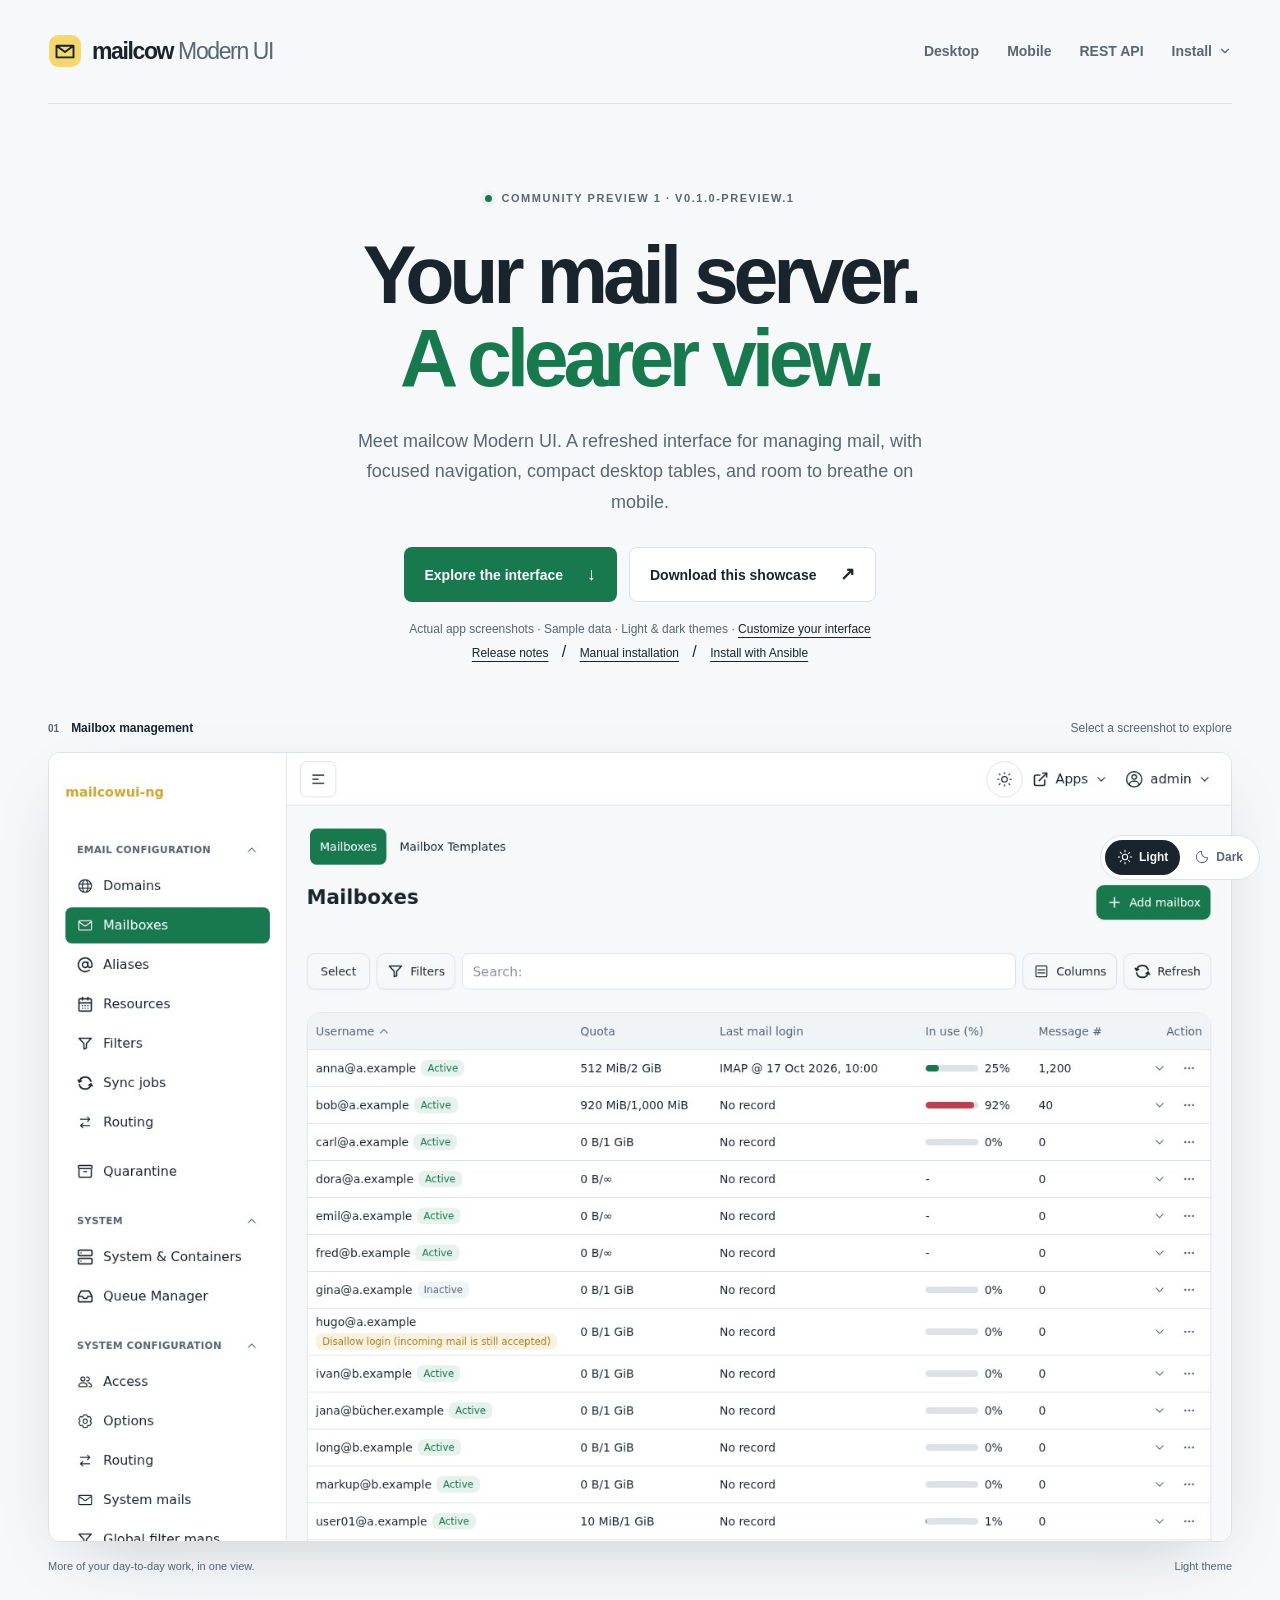
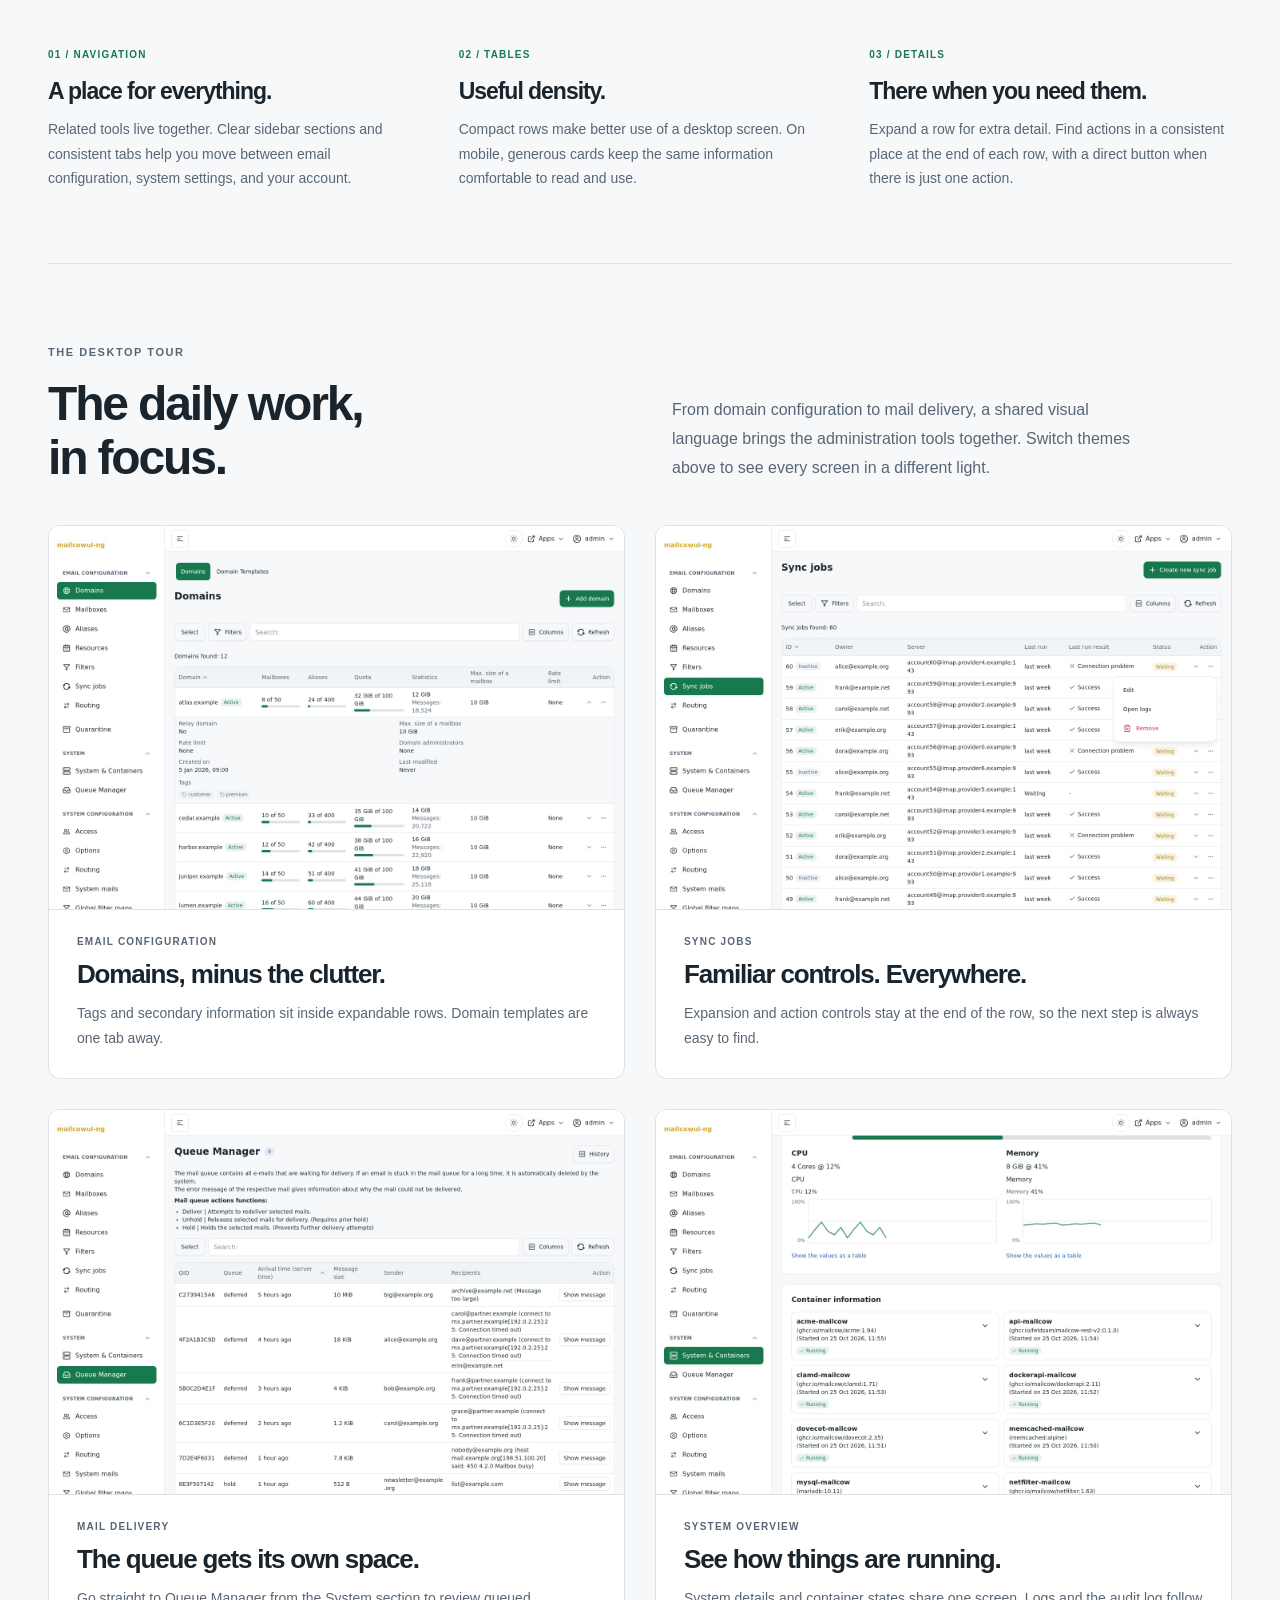
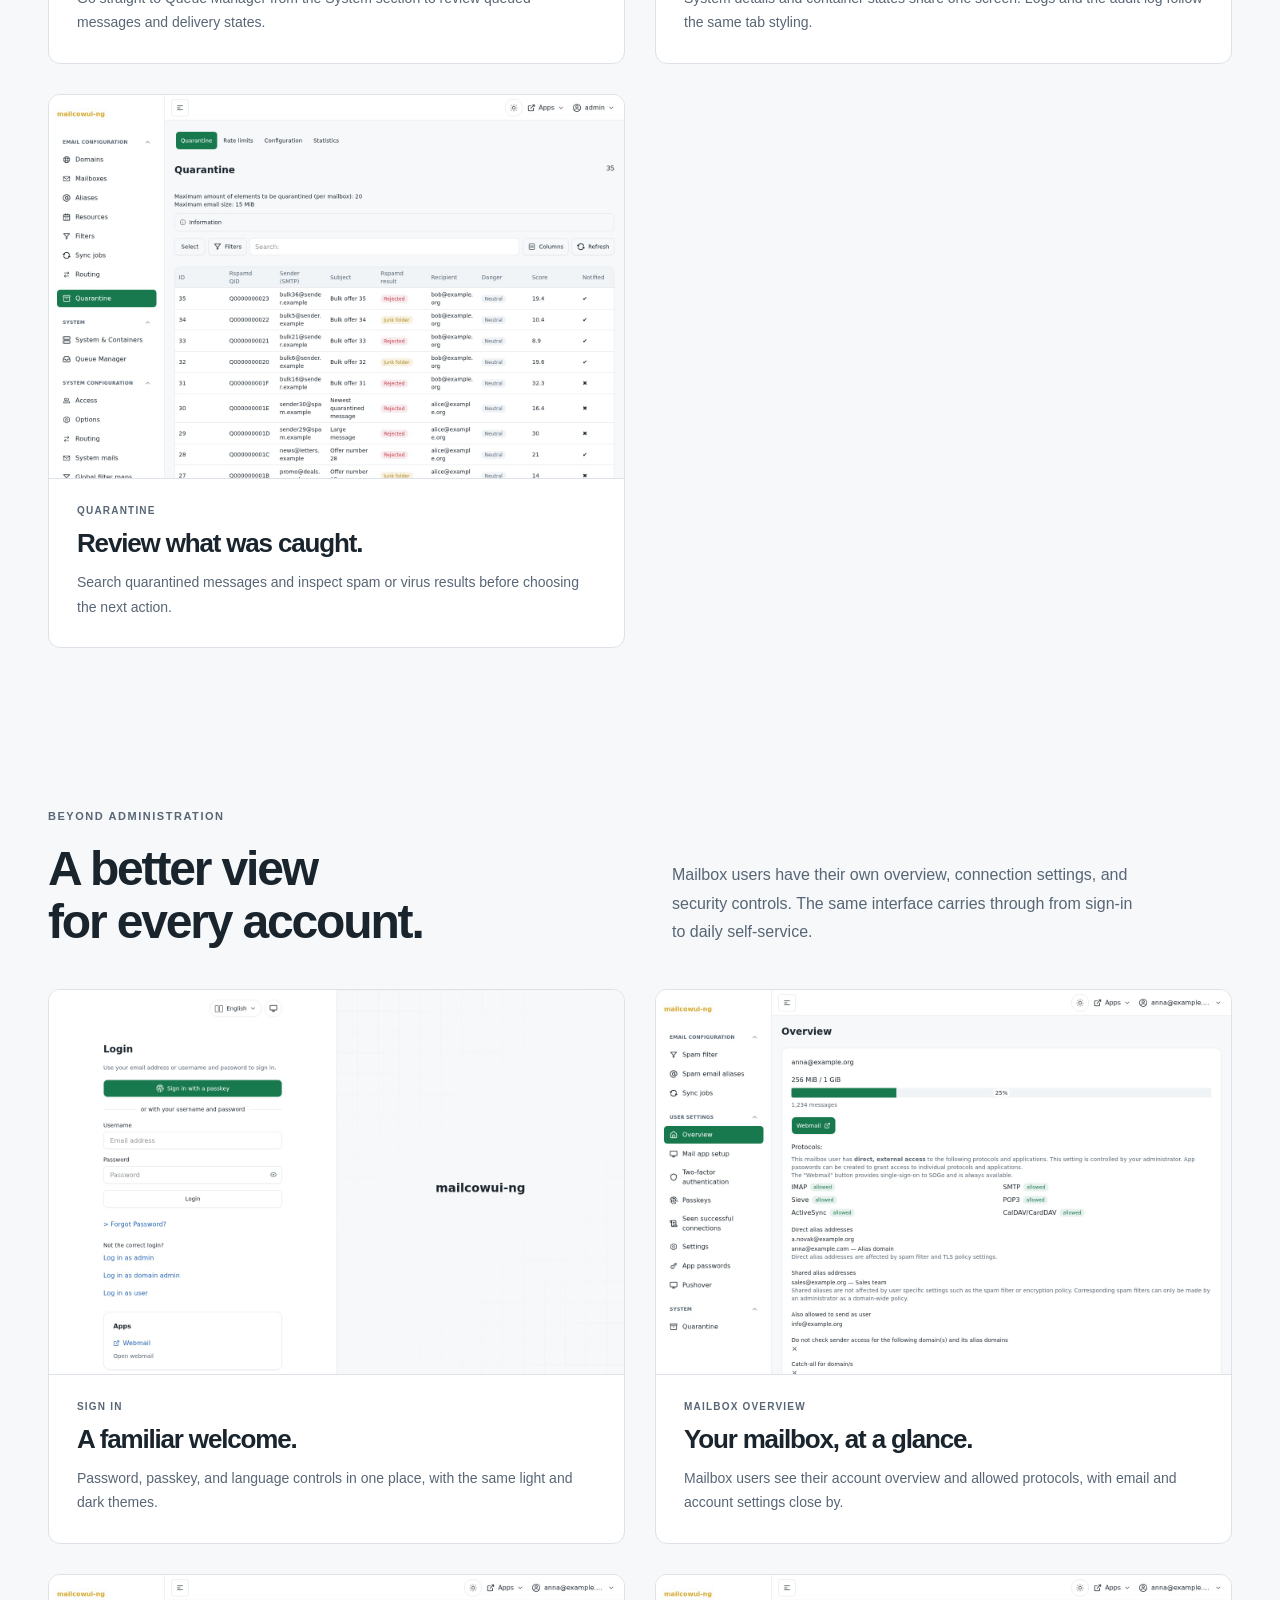
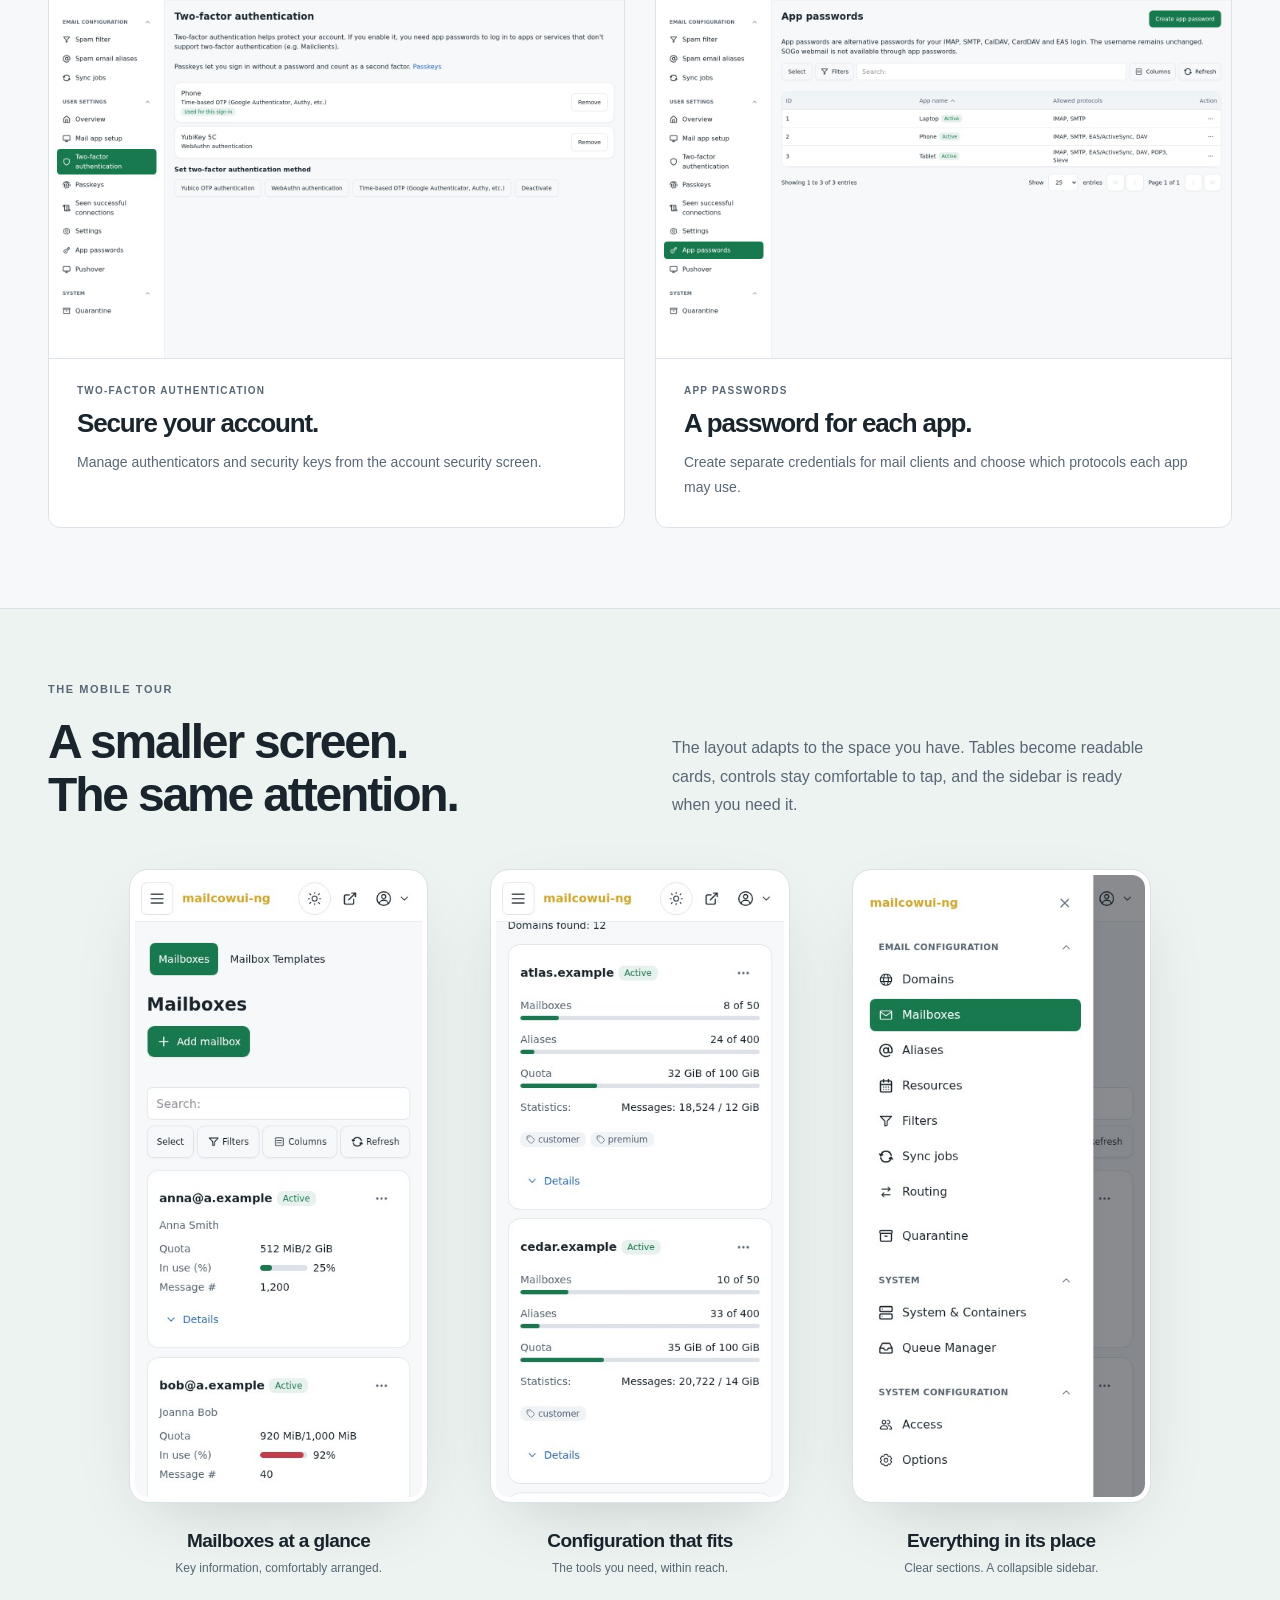
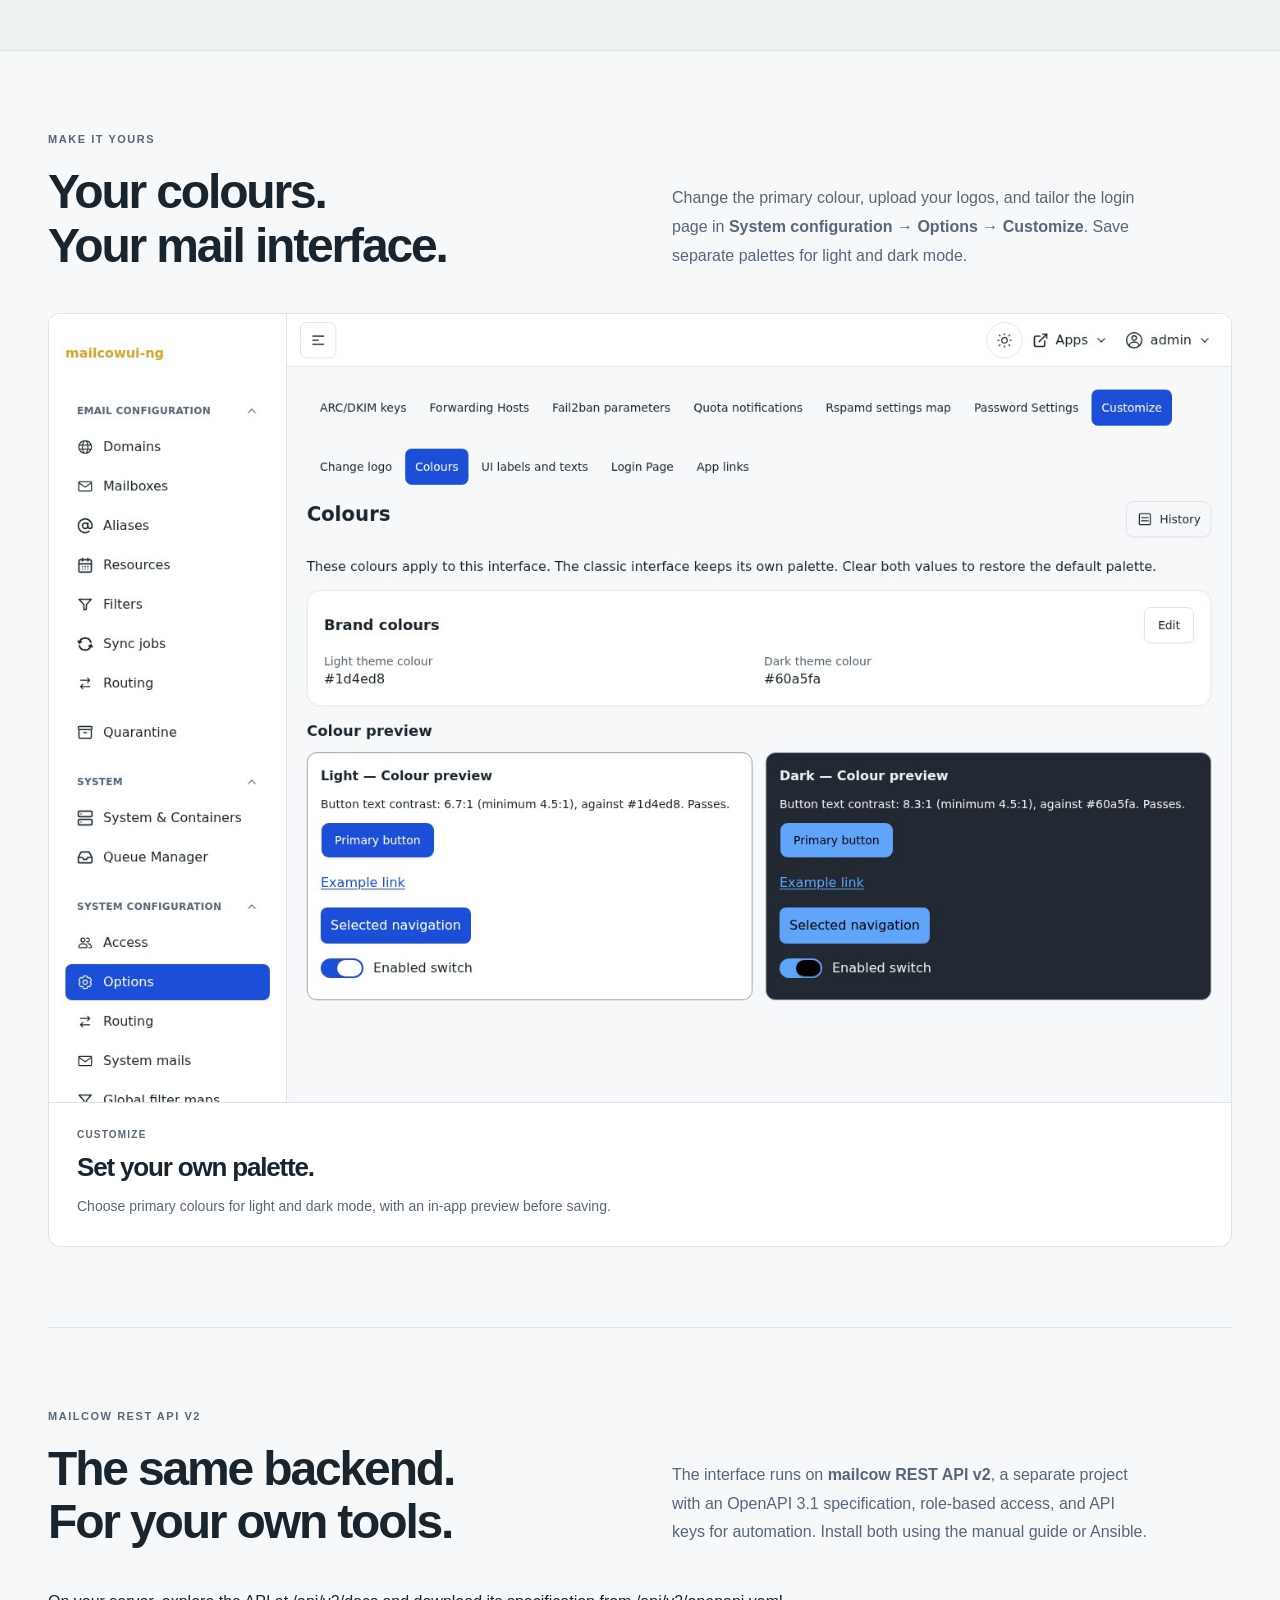
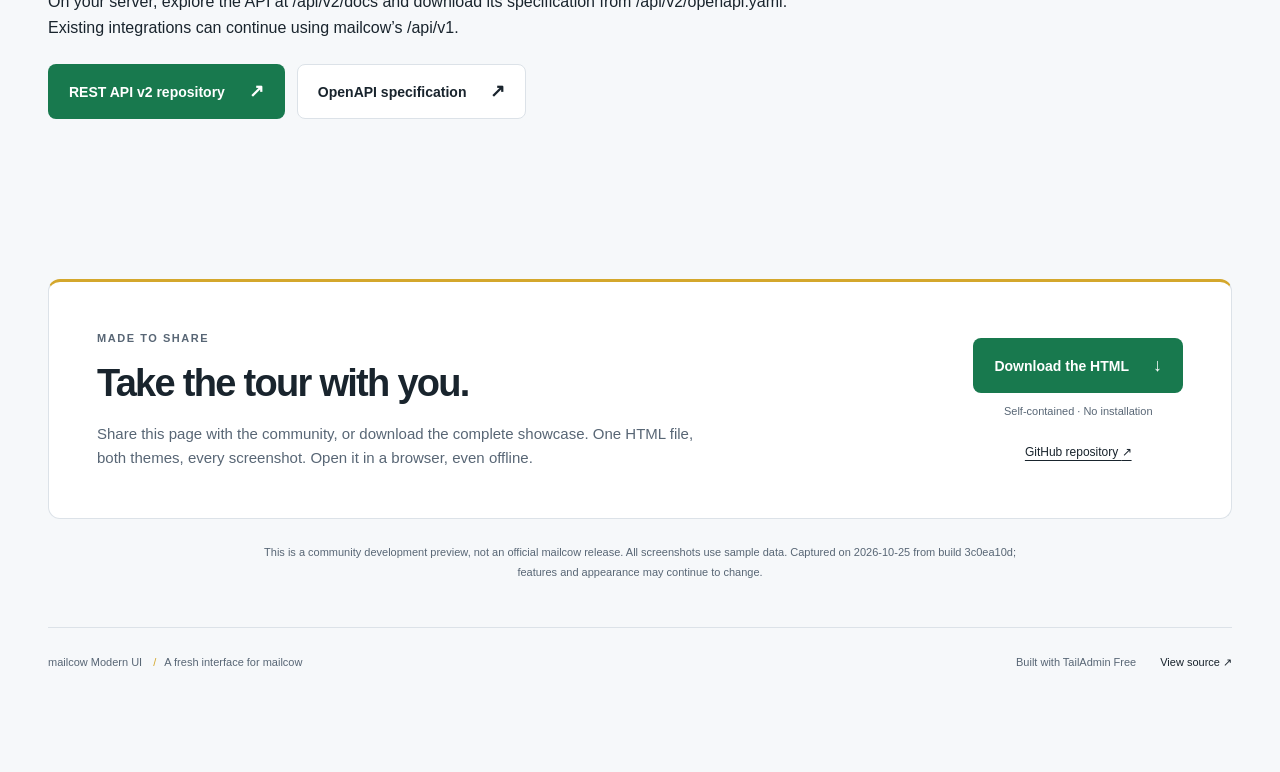
==== docs/index.html @ 76d72dd1 "Prepare Community Preview 1 with fixed images and release publishing" ====
<!doctype html>
<html lang="en" data-theme="light">
<head>
  <meta charset="UTF-8" />
  <meta name="viewport" content="width=device-width, initial-scale=1" />
  <meta name="color-scheme" content="light dark" />
  <title>mailcow Modern UI — A clearer view of your mail server</title>
  <meta name="description" content="Explore the mailcow Modern UI community preview: a refreshed mail administration interface, with light and dark themes and layouts for desktop and mobile." />
  <meta property="og:title" content="mailcow Modern UI — A clearer view of your mail server" />
  <meta property="og:description" content="A visual tour of the refreshed interface. Compact desktop tables, comfortable mobile layouts, and a consistent light and dark palette." />
  <meta property="og:type" content="website" />
  <link rel="canonical" href="https://feldsam-inc.github.io/mailcow-modern-ui/" />
  <meta property="og:url" content="https://feldsam-inc.github.io/mailcow-modern-ui/" />
  <meta property="og:image" content="https://feldsam-inc.github.io/mailcow-modern-ui/screenshots/mailboxes-light.jpg" />
  <meta property="og:image:alt" content="The mailcow Modern UI mailbox management screen in light mode, with sample data" />
  <link rel="icon" href="icon.svg" type="image/svg+xml" />
  <link rel="stylesheet" href="showcase.css" />
  <script src="showcase.js" defer></script>
</head>
<body>
  <a class="skip-link" href="#main">Skip to content</a>
  <header class="site-header wrap">
    <a class="wordmark" href="#" aria-label="mailcow Modern UI showcase home">
      <svg class="brand-icon" viewBox="0 0 32 32" aria-hidden="true"><rect x="1" y="1" width="30" height="30" rx="9" /><path d="M8 11h16v11H8zM8 11l8 6 8-6" /></svg>
      <span>mailcow<span class="wordmark-suffix"> Modern UI</span></span>
    </a>
    <nav class="header-nav" aria-label="Showcase sections">
      <a href="#desktop">Desktop</a><a href="#mobile">Mobile</a><a href="#api">REST API</a>
      <details class="install-menu">
        <summary>Install <svg viewBox="0 0 24 24" fill="none" stroke="currentColor" stroke-width="2" stroke-linecap="round" stroke-linejoin="round" aria-hidden="true"><path d="m6 9 6 6 6-6" /></svg></summary>
        <div class="install-options">
          <a href="https://github.com/FELDSAM-INC/mailcow-modern-ui/blob/v0.1.0-preview.1/docs/installation.md"><strong>Manual installation</strong><span>Copy the commands, one step at a time.</span></a>
          <a href="https://github.com/FELDSAM-INC/mailcow-modern-ui/blob/v0.1.0-preview.1/docs/ansible.md"><strong>Install with Ansible</strong><span>Configure your inventory and run the playbook.</span></a>
        </div>
      </details>
    </nav>
    <div class="theme-control" role="group" aria-label="Screenshot and page theme" hidden>
      <button type="button" data-set-theme="light" aria-pressed="true"><svg viewBox="0 0 24 24" aria-hidden="true"><circle cx="12" cy="12" r="4" /><path d="M12 2v2m0 16v2M2 12h2m16 0h2M5 5l1.5 1.5m11 11L19 19M5 19l1.5-1.5m11-11L19 5" /></svg><span>Light</span></button>
      <button type="button" data-set-theme="dark" aria-pressed="false"><svg viewBox="0 0 24 24" aria-hidden="true"><path d="M20.5 13A8.5 8.5 0 0 1 11 3.5 8.5 8.5 0 1 0 20.5 13Z" /></svg><span>Dark</span></button>
    </div>
  </header>
  <main id="main">
    <section class="hero wrap" aria-labelledby="hero-title">
      <div class="eyebrow"><span class="status-dot"></span>Community Preview 1 · v0.1.0-preview.1</div>
      <h1 id="hero-title">Your mail server.<br /><span>A clearer view.</span></h1>
      <p class="hero-description">Meet mailcow Modern UI. A refreshed interface for managing mail, with focused navigation, compact desktop tables, and room to breathe on mobile.</p>
      <div class="hero-actions"><a class="button primary" href="#desktop">Explore the interface <span aria-hidden="true">↓</span></a><a class="button secondary" href="mailcow-modern-ui-showcase.html" download="mailcow-modern-ui-showcase.html" data-download>Download this showcase <span aria-hidden="true">↗</span></a></div>
      <p class="hero-note">Actual app screenshots · Sample data · Light &amp; dark themes · <a class="text-link" href="#customize">Customize your interface</a></p>
      <p><a class="text-link" href="https://github.com/FELDSAM-INC/mailcow-modern-ui/releases/tag/v0.1.0-preview.1">Release notes</a> &nbsp; / &nbsp; <a class="text-link" href="https://github.com/FELDSAM-INC/mailcow-modern-ui/blob/v0.1.0-preview.1/docs/installation.md">Manual installation</a> &nbsp; / &nbsp; <a class="text-link" href="https://github.com/FELDSAM-INC/mailcow-modern-ui/blob/v0.1.0-preview.1/docs/ansible.md">Install with Ansible</a></p>
    </section>
    <section class="hero-preview wrap" aria-label="Mailbox management preview">
      <div class="preview-heading"><span><span class="section-number">01</span>Mailbox management</span><span class="enlarge-hint">Select a screenshot to explore</span></div>
      <button class="screenshot hero-shot" type="button" data-title="Mailbox management" data-description="A compact desktop table keeps mailbox names, addresses, quota use, and row controls together. Secondary details are available on demand." aria-label="Enlarge screenshot: Mailbox management">
    <img src="screenshots/mailboxes-light.jpg" data-theme-image="light" width="1440" height="960" alt="Mailbox management with the sidebar, quota bars, filters, and controls at the end of each row. Light theme." fetchpriority="high" />
<img src="screenshots/mailboxes-dark.jpg" data-theme-image="dark" width="1440" height="960" alt="Mailbox management with the sidebar, quota bars, filters, and controls at the end of each row. Dark theme."  />
    <span class="zoom-badge" aria-hidden="true">↗</span>
  </button>
      <div class="preview-caption"><span>More of your day-to-day work, in one view.</span><span class="theme-caption">Light theme</span></div>
    </section>
    <div class="benefits wrap">
      <article><span class="benefit-number">01 / NAVIGATION</span><h2>A place for everything.</h2><p>Related tools live together. Clear sidebar sections and consistent tabs help you move between email configuration, system settings, and your account.</p></article>
      <article><span class="benefit-number">02 / TABLES</span><h2>Useful density.</h2><p>Compact rows make better use of a desktop screen. On mobile, generous cards keep the same information comfortable to read and use.</p></article>
      <article><span class="benefit-number">03 / DETAILS</span><h2>There when you need them.</h2><p>Expand a row for extra detail. Find actions in a consistent place at the end of each row, with a direct button when there is just one action.</p></article>
    </div>
    <section class="tour-section wrap" id="desktop" aria-labelledby="desktop-title">
      <div class="section-intro"><div><p class="eyebrow">THE DESKTOP TOUR</p><h2 id="desktop-title">The daily work,<br />in focus.</h2></div><p>From domain configuration to mail delivery, a shared visual language brings the administration tools together. Switch themes above to see every screen in a different light.</p></div>
      <div class="desktop-grid"><article class="tour-card"><button class="screenshot " type="button" data-title="Domains, minus the clutter." data-description="Tags and secondary information sit inside expandable rows. Domain templates are one tab away." aria-label="Enlarge screenshot: Domains, minus the clutter.">
    <img src="screenshots/domains-light.jpg" data-theme-image="light" width="1440" height="960" alt="Domain management with an expanded row showing additional details and tags. Light theme." loading="lazy" />
<img src="screenshots/domains-dark.jpg" data-theme-image="dark" width="1440" height="960" alt="Domain management with an expanded row showing additional details and tags. Dark theme." loading="lazy" />
    <span class="zoom-badge" aria-hidden="true">↗</span>
  </button><div class="card-copy"><p class="card-category">EMAIL CONFIGURATION</p><h3>Domains, minus the clutter.</h3><p>Tags and secondary information sit inside expandable rows. Domain templates are one tab away.</p></div></article>
<article class="tour-card"><button class="screenshot " type="button" data-title="Familiar controls. Everywhere." data-description="Expansion and action controls stay at the end of the row, so the next step is always easy to find." aria-label="Enlarge screenshot: Familiar controls. Everywhere.">
    <img src="screenshots/sync-jobs-light.jpg" data-theme-image="light" width="1440" height="960" alt="Sync jobs with a row action menu open, including edit, logs, and delete. Light theme." loading="lazy" />
<img src="screenshots/sync-jobs-dark.jpg" data-theme-image="dark" width="1440" height="960" alt="Sync jobs with a row action menu open, including edit, logs, and delete. Dark theme." loading="lazy" />
    <span class="zoom-badge" aria-hidden="true">↗</span>
  </button><div class="card-copy"><p class="card-category">SYNC JOBS</p><h3>Familiar controls. Everywhere.</h3><p>Expansion and action controls stay at the end of the row, so the next step is always easy to find.</p></div></article>
<article class="tour-card"><button class="screenshot " type="button" data-title="The queue gets its own space." data-description="Go straight to Queue Manager from the System section to review queued messages and delivery states." aria-label="Enlarge screenshot: The queue gets its own space.">
    <img src="screenshots/queue-light.jpg" data-theme-image="light" width="1440" height="960" alt="Queue Manager showing sample queued mail and delivery status. Light theme." loading="lazy" />
<img src="screenshots/queue-dark.jpg" data-theme-image="dark" width="1440" height="960" alt="Queue Manager showing sample queued mail and delivery status. Dark theme." loading="lazy" />
    <span class="zoom-badge" aria-hidden="true">↗</span>
  </button><div class="card-copy"><p class="card-category">MAIL DELIVERY</p><h3>The queue gets its own space.</h3><p>Go straight to Queue Manager from the System section to review queued messages and delivery states.</p></div></article>
<article class="tour-card"><button class="screenshot " type="button" data-title="See how things are running." data-description="System details and container states share one screen. Logs and the audit log follow the same tab styling." aria-label="Enlarge screenshot: See how things are running.">
    <img src="screenshots/system-light.jpg" data-theme-image="light" width="1440" height="960" alt="System monitoring with CPU and memory charts and container status cards. Light theme." loading="lazy" />
<img src="screenshots/system-dark.jpg" data-theme-image="dark" width="1440" height="960" alt="System monitoring with CPU and memory charts and container status cards. Dark theme." loading="lazy" />
    <span class="zoom-badge" aria-hidden="true">↗</span>
  </button><div class="card-copy"><p class="card-category">SYSTEM OVERVIEW</p><h3>See how things are running.</h3><p>System details and container states share one screen. Logs and the audit log follow the same tab styling.</p></div></article><article class="tour-card"><button class="screenshot" type="button" data-title="Review what was caught." data-description="Search quarantined messages and inspect spam or virus results before choosing the next action." aria-label="Enlarge screenshot: Review what was caught."><img src="screenshots/quarantine-light.jpg" data-theme-image="light" width="1440" height="960" alt="Quarantine with sample message subjects, scores, and status. Light theme." loading="lazy" /><img src="screenshots/quarantine-dark.jpg" data-theme-image="dark" width="1440" height="960" alt="Quarantine with sample message subjects, scores, and status. Dark theme." loading="lazy" /><span class="zoom-badge" aria-hidden="true">↗</span></button><div class="card-copy"><p class="card-category">QUARANTINE</p><h3>Review what was caught.</h3><p>Search quarantined messages and inspect spam or virus results before choosing the next action.</p></div></article></div>
    </section>
    <section class="tour-section wrap" id="account-preview" aria-labelledby="account-preview-title"><div class="section-intro"><div><p class="eyebrow">BEYOND ADMINISTRATION</p><h2 id="account-preview-title">A better view<br />for every account.</h2></div><p>Mailbox users have their own overview, connection settings, and security controls. The same interface carries through from sign-in to daily self-service.</p></div><div class="desktop-grid"><article class="tour-card"><button class="screenshot" type="button" data-title="A familiar welcome." data-description="Password, passkey, and language controls in one place, with the same light and dark themes." aria-label="Enlarge screenshot: A familiar welcome."><img src="screenshots/sign-in-light.jpg" data-theme-image="light" width="1440" height="960" alt="The sign-in page with password and passkey options. Light theme." loading="lazy" /><img src="screenshots/sign-in-dark.jpg" data-theme-image="dark" width="1440" height="960" alt="The sign-in page with password and passkey options. Dark theme." loading="lazy" /><span class="zoom-badge" aria-hidden="true">↗</span></button><div class="card-copy"><p class="card-category">SIGN IN</p><h3>A familiar welcome.</h3><p>Password, passkey, and language controls in one place, with the same light and dark themes.</p></div></article><article class="tour-card"><button class="screenshot" type="button" data-title="Your mailbox, at a glance." data-description="Mailbox users see their account overview and allowed protocols, with email and account settings close by." aria-label="Enlarge screenshot: Your mailbox, at a glance."><img src="screenshots/account-overview-light.jpg" data-theme-image="light" width="1440" height="960" alt="Mailbox account overview with quota and protocol information. Light theme." loading="lazy" /><img src="screenshots/account-overview-dark.jpg" data-theme-image="dark" width="1440" height="960" alt="Mailbox account overview with quota and protocol information. Dark theme." loading="lazy" /><span class="zoom-badge" aria-hidden="true">↗</span></button><div class="card-copy"><p class="card-category">MAILBOX OVERVIEW</p><h3>Your mailbox, at a glance.</h3><p>Mailbox users see their account overview and allowed protocols, with email and account settings close by.</p></div></article><article class="tour-card"><button class="screenshot" type="button" data-title="Secure your account." data-description="Manage authenticators and security keys from the account security screen." aria-label="Enlarge screenshot: Secure your account."><img src="screenshots/account-security-light.jpg" data-theme-image="light" width="1440" height="960" alt="The account two-factor authentication page with sample methods. Light theme." loading="lazy" /><img src="screenshots/account-security-dark.jpg" data-theme-image="dark" width="1440" height="960" alt="The account two-factor authentication page with sample methods. Dark theme." loading="lazy" /><span class="zoom-badge" aria-hidden="true">↗</span></button><div class="card-copy"><p class="card-category">TWO-FACTOR AUTHENTICATION</p><h3>Secure your account.</h3><p>Manage authenticators and security keys from the account security screen.</p></div></article><article class="tour-card"><button class="screenshot" type="button" data-title="A password for each app." data-description="Create separate credentials for mail clients and choose which protocols each app may use." aria-label="Enlarge screenshot: A password for each app."><img src="screenshots/app-passwords-light.jpg" data-theme-image="light" width="1440" height="960" alt="App passwords for sample mail clients and their allowed protocols. Light theme." loading="lazy" /><img src="screenshots/app-passwords-dark.jpg" data-theme-image="dark" width="1440" height="960" alt="App passwords for sample mail clients and their allowed protocols. Dark theme." loading="lazy" /><span class="zoom-badge" aria-hidden="true">↗</span></button><div class="card-copy"><p class="card-category">APP PASSWORDS</p><h3>A password for each app.</h3><p>Create separate credentials for mail clients and choose which protocols each app may use.</p></div></article></div></section>
    <section class="mobile-section" id="mobile" aria-labelledby="mobile-title">
      <div class="wrap"><div class="section-intro"><div><p class="eyebrow">THE MOBILE TOUR</p><h2 id="mobile-title">A smaller screen.<br />The same attention.</h2></div><p>The layout adapts to the space you have. Tables become readable cards, controls stay comfortable to tap, and the sidebar is ready when you need it.</p></div>
      <div class="mobile-grid"><article class="mobile-card"><button class="screenshot mobile-shot" type="button" data-title="Mailboxes at a glance" data-description="Key information, comfortably arranged." aria-label="Enlarge screenshot: Mailboxes at a glance">
    <img src="screenshots/mobile-mailboxes-light.jpg" data-theme-image="light" width="390" height="844" alt="Mobile mailbox cards with addresses, quota usage, and actions. Light theme." loading="lazy" />
<img src="screenshots/mobile-mailboxes-dark.jpg" data-theme-image="dark" width="390" height="844" alt="Mobile mailbox cards with addresses, quota usage, and actions. Dark theme." loading="lazy" />
    <span class="zoom-badge" aria-hidden="true">↗</span>
  </button><h3>Mailboxes at a glance</h3><p>Key information, comfortably arranged.</p></article>
<article class="mobile-card"><button class="screenshot mobile-shot" type="button" data-title="Configuration that fits" data-description="The tools you need, within reach." aria-label="Enlarge screenshot: Configuration that fits">
    <img src="screenshots/mobile-domains-light.jpg" data-theme-image="light" width="390" height="844" alt="Domain management cards adapted to a mobile screen. Light theme." loading="lazy" />
<img src="screenshots/mobile-domains-dark.jpg" data-theme-image="dark" width="390" height="844" alt="Domain management cards adapted to a mobile screen. Dark theme." loading="lazy" />
    <span class="zoom-badge" aria-hidden="true">↗</span>
  </button><h3>Configuration that fits</h3><p>The tools you need, within reach.</p></article>
<article class="mobile-card"><button class="screenshot mobile-shot" type="button" data-title="Everything in its place" data-description="Clear sections. A collapsible sidebar." aria-label="Enlarge screenshot: Everything in its place">
    <img src="screenshots/mobile-menu-light.jpg" data-theme-image="light" width="390" height="844" alt="The mobile sidebar open, showing grouped navigation sections. Light theme." loading="lazy" />
<img src="screenshots/mobile-menu-dark.jpg" data-theme-image="dark" width="390" height="844" alt="The mobile sidebar open, showing grouped navigation sections. Dark theme." loading="lazy" />
    <span class="zoom-badge" aria-hidden="true">↗</span>
  </button><h3>Everything in its place</h3><p>Clear sections. A collapsible sidebar.</p></article></div></div>
    </section>
    <section class="tour-section wrap" id="customize" aria-labelledby="customize-title">
      <div class="section-intro"><div><p class="eyebrow">MAKE IT YOURS</p><h2 id="customize-title">Your colours.<br />Your mail interface.</h2></div><p>Change the primary colour, upload your logos, and tailor the login page in <strong>System configuration → Options → Customize</strong>. Save separate palettes for light and dark mode.</p></div>
      <article class="tour-card"><button class="screenshot" type="button" data-title="Set your own palette." data-description="Choose primary colours for light and dark mode, with an in-app preview before saving." aria-label="Enlarge screenshot: Set your own palette."><img src="screenshots/customize-light.jpg" data-theme-image="light" width="1440" height="960" alt="The Customize Colours screen with a saved blue primary colour. Light theme." loading="lazy" /><img src="screenshots/customize-dark.jpg" data-theme-image="dark" width="1440" height="960" alt="The Customize Colours screen with a saved blue primary colour. Dark theme." loading="lazy" /><span class="zoom-badge" aria-hidden="true">↗</span></button><div class="card-copy"><p class="card-category">CUSTOMIZE</p><h3>Set your own palette.</h3><p>Choose primary colours for light and dark mode, with an in-app preview before saving.</p></div></article>

    </section>
    <section class="tour-section wrap api-section" id="api" aria-labelledby="api-title">
      <div class="section-intro"><div><p class="eyebrow">MAILCOW REST API V2</p><h2 id="api-title">The same backend.<br />For your own tools.</h2></div><p>The interface runs on <strong>mailcow REST API v2</strong>, a separate project with an OpenAPI 3.1 specification, role-based access, and API keys for automation. Install both using the manual guide or Ansible.</p></div>
      <div class="api-details"><p>On your server, explore the API at <code>/api/v2/docs</code> and download its specification from <code>/api/v2/openapi.yaml</code>. Existing integrations can continue using mailcow’s <code>/api/v1</code>.</p><div class="hero-actions"><a class="button primary" href="https://github.com/FELDSAM-INC/mailcow-rest-v2">REST API v2 repository <span aria-hidden="true">↗</span></a><a class="button secondary" href="https://github.com/FELDSAM-INC/mailcow-rest-v2/blob/main/api/openapi.yaml">OpenAPI specification <span aria-hidden="true">↗</span></a></div></div>
    </section>
    <section class="share-section wrap" id="share" aria-labelledby="share-title">
      <div class="share-panel"><div><p class="eyebrow">MADE TO SHARE</p><h2 id="share-title">Take the tour with you.</h2><p>Share this page with the community, or download the complete showcase. One HTML file, both themes, every screenshot. Open it in a browser, even offline.</p></div><div class="share-actions"><a class="button primary" href="mailcow-modern-ui-showcase.html" download="mailcow-modern-ui-showcase.html" data-download>Download the HTML <span aria-hidden="true">↓</span></a><span class="download-note">Self-contained · No installation</span><a class="text-link" href="https://github.com/FELDSAM-INC/mailcow-modern-ui">GitHub repository <span aria-hidden="true">↗</span></a></div></div>
      <p class="preview-disclaimer">This is a community development preview, not an official mailcow release. All screenshots use sample data. Captured on 2026-10-25 from build <code>3c0ea10d</code>; features and appearance may continue to change.</p>
    </section>
  </main>
  <footer class="site-footer wrap"><span>mailcow Modern UI <span class="footer-divider">/</span>A fresh interface for mailcow</span><div><span>Built with TailAdmin Free</span><a href="https://github.com/FELDSAM-INC/mailcow-modern-ui">View source <span aria-hidden="true">↗</span></a></div></footer>
  <dialog id="image-viewer" aria-labelledby="viewer-title" aria-describedby="viewer-description">
    <div class="viewer-toolbar"><div><p class="eyebrow">INTERFACE PREVIEW</p><h2 id="viewer-title"></h2></div><button id="close-viewer" type="button" aria-label="Close screenshot viewer">✕</button></div>
    <div class="viewer-image-wrap"><img id="viewer-image" alt="" /></div>
    <p id="viewer-description"></p><p class="viewer-hint">Select the image to switch between fit and full size. Press Escape to close.</p>
  </dialog>
</body>
</html>
---- docs/showcase.css ----
/* Shared by the public tour and the downloadable HTML. */
:root {
  color-scheme: light;
  --background: #f6f8fa;
  --surface: #ffffff;
  --border: #dce2e8;
  --text: #19242d;
  --muted: #586675;
  --green: #18794e;
  --on-green: #ffffff;
  --brand: #d4a72c;
  --hover: #f0f4f7;
  --tint: #edf3f0;
  --shadow: 0 24px 70px -30px #19242d40;
}
[data-theme='dark'] {
  color-scheme: dark;
  --background: #14181d;
  --surface: #222932;
  --border: #384450;
  --text: #eef2f5;
  --muted: #aab5c1;
  --green: #53c58a;
  --on-green: #14181d;
  --brand: #f5d76e;
  --hover: #2b3540;
  --tint: #1b2825;
  --shadow: 0 24px 70px -30px #00000080;
}
* {
  box-sizing: border-box;
}
html {
  scroll-behavior: smooth;
  scroll-padding-top: 32px;
}
body {
  margin: 0;
  background: var(--background);
  color: var(--text);
  font-family: -apple-system, BlinkMacSystemFont, 'Segoe UI', sans-serif;
  line-height: 1.6;
  -webkit-font-smoothing: antialiased;
}
body.viewer-open {
  overflow: hidden;
}
button,
a {
  -webkit-tap-highlight-color: transparent;
}
button {
  font: inherit;
  cursor: pointer;
}
button,
a,
img {
  touch-action: manipulation;
}
a {
  color: inherit;
  text-underline-offset: 4px;
}
button:focus-visible,
a:focus-visible,
.viewer-image-wrap:focus-visible {
  outline: 3px solid var(--green);
  outline-offset: 5px;
}
[hidden] {
  display: none !important;
}
[data-theme='light'] [data-theme-image='dark'],
[data-theme='dark'] [data-theme-image='light'] {
  display: none;
}
::selection {
  background: #d4a72c50;
}
h1,
h2,
h3,
p {
  margin: 0;
}
h1,
h2,
h3 {
  line-height: 1.12;
  letter-spacing: -0.045em;
}
.wrap {
  width: min(1240px, calc(100% - 96px));
  margin-inline: auto;
}
.skip-link {
  position: fixed;
  z-index: 20;
  top: 8px;
  left: 8px;
  transform: translateY(-150%);
  background: var(--surface);
  padding: 8px 16px;
}
.skip-link:focus {
  transform: none;
}
.site-header {
  min-height: 104px;
  display: flex;
  align-items: center;
  gap: 36px;
  border-bottom: 1px solid var(--border);
}
.wordmark {
  display: inline-flex;
  align-items: center;
  gap: 10px;
  text-decoration: none;
  font-size: 23px;
  font-weight: 750;
  letter-spacing: -0.06em;
  white-space: nowrap;
}
.wordmark-suffix {
  color: var(--muted);
  font-weight: 450;
}
.brand-icon {
  width: 34px;
  height: 34px;
}
.brand-icon rect {
  fill: #f5d76e;
}
.brand-icon path {
  fill: none;
  stroke: #19242d;
  stroke-width: 1.8;
  stroke-linejoin: round;
}
.header-nav {
  display: flex;
  gap: 28px;
  margin-left: auto;
  font-size: 14px;
  font-weight: 550;
}
.header-nav a {
  text-decoration: none;
  color: var(--muted);
}
.header-nav a:hover,
.text-link:hover {
  color: var(--green);
}
.install-menu { position: relative; }
.install-menu summary { display: flex; align-items: center; gap: 6px; cursor: pointer; list-style: none; color: var(--muted); }
.install-menu summary svg { display: block; width: 1em; height: 1em; flex: none; }
.install-menu summary::-webkit-details-marker { display: none; }
.install-menu summary:hover, .install-menu[open] summary { color: var(--green); }
.install-menu summary:focus-visible { outline: 3px solid var(--green); outline-offset: 5px; }
.install-options { position: absolute; z-index: 10; right: 0; top: calc(100% + 16px); width: min(280px, 85vw); padding: 6px; border: 1px solid var(--border); border-radius: 14px; background: var(--surface); box-shadow: var(--shadow); }
.install-options a { display: grid; gap: 4px; padding: 14px; border-radius: 9px; }
.install-options a:hover { background: var(--hover); }
.install-options strong { color: var(--text); font-size: 14px; }
.install-options span { font-size: 12px; line-height: 1.5; }
.api-section { border-top: 1px solid var(--border); }
.api-details { max-width: 760px; }
.api-details code { overflow-wrap: anywhere; }
.api-details .hero-actions { justify-content: flex-start; margin-top: 24px; }
.theme-control {
  position: fixed;
  right: 20px;
  bottom: max(20px, env(safe-area-inset-bottom));
  z-index: 30;
  box-shadow: var(--shadow);
  display: flex;
  padding: 4px;
  border: 1px solid var(--border);
  background: var(--surface);
  border-radius: 100px;
  gap: 2px;
}
.theme-control button {
  display: flex;
  gap: 6px;
  align-items: center;
  border: 0;
  border-radius: 100px;
  padding: 8px 12px;
  font-size: 12px;
  font-weight: 600;
  background: transparent;
  color: var(--muted);
}
.theme-control button[aria-pressed='true'] {
  background: var(--text);
  color: var(--background);
}
.theme-control svg {
  width: 16px;
  height: 16px;
  fill: none;
  stroke: currentColor;
  stroke-width: 1.6;
  stroke-linecap: round;
  stroke-linejoin: round;
}
.hero {
  padding: 86px 0 54px;
  text-align: center;
}
.eyebrow {
  display: flex;
  align-items: center;
  gap: 9px;
  color: var(--muted);
  font-size: 11px;
  font-weight: 700;
  letter-spacing: 0.14em;
  text-transform: uppercase;
}
.hero .eyebrow {
  justify-content: center;
}
.status-dot {
  width: 7px;
  height: 7px;
  background: var(--green);
  border-radius: 50%;
  box-shadow: 0 0 0 4px var(--tint);
}
h1 {
  margin-top: 26px;
  font-size: clamp(52px, 6.3vw, 86px);
  font-weight: 650;
  line-height: 1.03;
  letter-spacing: -0.065em;
}
h1 span {
  color: var(--green);
}
.hero-description {
  max-width: 600px;
  margin: 26px auto 0;
  color: var(--muted);
  font-size: 18px;
  line-height: 1.7;
}
.hero-actions {
  margin-top: 30px;
  display: flex;
  justify-content: center;
  flex-wrap: wrap;
  gap: 12px;
}
.button {
  display: inline-flex;
  align-items: center;
  justify-content: center;
  gap: 24px;
  min-height: 48px;
  padding: 12px 20px;
  border: 1px solid transparent;
  border-radius: 8px;
  text-decoration: none;
  font-size: 14px;
  font-weight: 600;
}
.button.primary {
  background: var(--green);
  color: var(--on-green);
}
.button.secondary {
  background: var(--surface);
  border-color: var(--border);
  color: var(--text);
}
.button:hover {
  filter: brightness(0.95);
}
.button span {
  font-size: 18px;
}
.hero-note {
  margin-top: 18px;
  font-size: 12px;
  color: var(--muted);
}
.preview-heading,
.preview-caption {
  display: flex;
  align-items: center;
  justify-content: space-between;
  gap: 16px;
  font-size: 12px;
  color: var(--muted);
}
.preview-heading {
  margin-bottom: 14px;
}
.preview-heading > span:first-child {
  color: var(--text);
  font-weight: 600;
}
.section-number {
  color: var(--muted);
  margin-right: 12px;
  font-size: 10px;
}
.screenshot {
  position: relative;
  display: block;
  width: 100%;
  padding: 0;
  border: 0;
  background: var(--surface);
  overflow: hidden;
  text-align: left;
  cursor: zoom-in;
}
.screenshot img {
  display: block;
  width: 100%;
  height: auto;
}
.hero-shot {
  border: 1px solid var(--border);
  border-radius: 12px;
  box-shadow: var(--shadow);
}
.zoom-badge {
  position: absolute;
  bottom: 14px;
  right: 14px;
  width: 32px;
  height: 32px;
  display: grid;
  place-items: center;
  background: var(--surface);
  border: 1px solid var(--border);
  color: var(--text);
  border-radius: 7px;
  box-shadow: 0 2px 8px #00000010;
  font-size: 18px;
  opacity: 0;
  transition: opacity 0.15s;
}
.screenshot:hover .zoom-badge,
.screenshot:focus-visible .zoom-badge {
  opacity: 1;
}
.preview-caption {
  margin-top: 16px;
  font-size: 11px;
}
.theme-caption {
  white-space: nowrap;
}
.benefits {
  padding: 64px 0 72px;
  display: grid;
  grid-template-columns: repeat(3, minmax(0, 1fr));
  gap: 48px;
  border-bottom: 1px solid var(--border);
}
.benefit-number {
  color: var(--green);
  font-size: 10px;
  letter-spacing: 0.12em;
  font-weight: 650;
}
.benefits h2 {
  font-size: 23px;
  margin: 14px 0 12px;
}
.benefits p,
.card-copy > p:last-child {
  color: var(--muted);
  font-size: 14px;
  line-height: 1.75;
}
.tour-section {
  padding: 80px 0;
}
.section-intro {
  display: grid;
  grid-template-columns: 1fr 1fr;
  align-items: end;
  gap: 64px;
  margin-bottom: 40px;
}
.section-intro h2 {
  font-size: clamp(34px, 4vw, 48px);
  font-weight: 600;
  margin-top: 16px;
}
.section-intro > p {
  color: var(--muted);
  font-size: 16px;
  line-height: 1.8;
  max-width: 475px;
  padding-bottom: 2px;
}
.desktop-grid {
  display: grid;
  grid-template-columns: repeat(2, minmax(0, 1fr));
  gap: 30px;
}
.tour-card {
  border: 1px solid var(--border);
  border-radius: 12px;
  background: var(--surface);
  overflow: hidden;
}
.tour-card .screenshot {
  border-bottom: 1px solid var(--border);
}
.card-copy {
  padding: 24px 28px 28px;
}
.card-category {
  color: var(--muted);
  font-size: 10px;
  font-weight: 650;
  letter-spacing: 0.12em;
}
.card-copy h3 {
  margin: 10px 0 12px;
  font-size: 26px;
  font-weight: 600;
}
.mobile-section {
  background: var(--tint);
  border-block: 1px solid var(--border);
  padding: 72px 0;
}
.mobile-grid {
  display: grid;
  grid-template-columns: repeat(3, minmax(0, 1fr));
  gap: 64px;
  max-width: 1020px;
  margin: 48px auto 0;
}
.mobile-shot {
  border: 5px solid var(--surface);
  border-radius: 18px;
  outline: 1px solid var(--border);
  box-shadow: var(--shadow);
}
.mobile-card h3 {
  font-size: 19px;
  margin-top: 28px;
  text-align: center;
  letter-spacing: -0.03em;
}
.mobile-card > p {
  text-align: center;
  margin-top: 8px;
  font-size: 12px;
  color: var(--muted);
}
.share-section {
  padding: 80px 0 44px;
}
.share-panel {
  display: grid;
  grid-template-columns: 1fr auto;
  gap: 64px;
  align-items: center;
  padding: 48px;
  border: 1px solid var(--border);
  border-radius: 12px;
  background: var(--surface);
  border-top: 3px solid var(--brand);
}
.share-panel h2 {
  font-size: 38px;
  font-weight: 600;
  margin-top: 14px;
}
.share-panel p:not(.eyebrow) {
  max-width: 620px;
  font-size: 15px;
  color: var(--muted);
  margin-top: 18px;
}
.share-actions {
  display: flex;
  flex-direction: column;
  align-items: center;
}
.download-note {
  font-size: 11px;
  color: var(--muted);
  margin-top: 10px;
}
.text-link {
  color: var(--text);
  margin-top: 22px;
  font-size: 12px;
}
.preview-disclaimer {
  font-size: 11px;
  line-height: 1.8;
  color: var(--muted);
  max-width: 780px;
  margin: 24px auto 0;
  text-align: center;
}
code {
  font: inherit;
}
.site-footer {
  display: flex;
  align-items: center;
  justify-content: space-between;
  gap: 24px;
  padding: 26px 0 100px;
  font-size: 11px;
  color: var(--muted);
  border-top: 1px solid var(--border);
}
.site-footer > div {
  display: flex;
  gap: 24px;
}
.site-footer a {
  color: var(--text);
  text-decoration: none;
}
.footer-divider {
  margin-inline: 8px;
  color: var(--brand);
}
dialog {
  width: min(1560px, calc(100% - 48px));
  max-width: none;
  max-height: calc(100dvh - 48px);
  padding: 0;
  border: 1px solid var(--border);
  border-radius: 12px;
  background: var(--surface);
  color: var(--text);
  overflow: auto;
  box-shadow: 0 20px 100px #00000040;
}
dialog::backdrop {
  background: #090d12dd;
}
.viewer-toolbar {
  display: flex;
  justify-content: space-between;
  gap: 24px;
  align-items: center;
  padding: 18px 24px;
}
.viewer-toolbar .eyebrow {
  font-size: 9px;
}
.viewer-toolbar h2 {
  font-size: 22px;
  margin-top: 5px;
  letter-spacing: -0.025em;
}
#close-viewer {
  display: grid;
  place-items: center;
  flex: 0 0 40px;
  height: 40px;
  border: 1px solid var(--border);
  background: var(--background);
  color: var(--text);
  border-radius: 8px;
}
.viewer-image-wrap {
  border-block: 1px solid var(--border);
  background: var(--background);
  overflow: auto;
  max-height: calc(100dvh - 260px);
  min-height: 150px;
  text-align: center;
}
#viewer-image {
  display: block;
  max-width: 100%;
  max-height: calc(100dvh - 270px);
  width: auto;
  height: auto;
  margin-inline: auto;
  cursor: zoom-in;
}
.viewer-image-wrap.full-size #viewer-image {
  max-width: none;
  max-height: none;
  cursor: zoom-out;
}
#viewer-description {
  padding: 16px 24px 0;
  color: var(--muted);
  font-size: 13px;
}
.viewer-hint {
  padding: 5px 24px 18px;
  color: var(--muted);
  font-size: 11px;
}
@media (hover: none) {
  .zoom-badge {
    opacity: 1;
  }
}
@media (max-width: 1000px) {
  .wrap {
    width: calc(100% - 56px);
  }
  .site-header {
    gap: 24px;
  }
  .header-nav {
    gap: 20px;
  }
  .benefits {
    gap: 28px;
  }
  .benefits h2 {
    font-size: 21px;
  }
  .section-intro {
    gap: 36px;
  }
  .mobile-grid {
    gap: 32px;
  }
  .share-panel {
    padding: 32px;
    gap: 32px;
  }
  .card-copy {
    padding: 22px;
  }
  .card-copy h3 {
    font-size: 23px;
  }
}
@media (max-width: 700px) {
  .wrap {
    width: calc(100% - 36px);
  }
  .site-header {
    min-height: 84px;
    gap: 16px;
    flex-wrap: wrap;
    padding-block: 18px;
  }
  .wordmark {
    font-size: 21px;
  }
  .brand-icon {
    width: 30px;
    height: 30px;
  }
  .header-nav {
    order: 3;
    width: 100%;
    justify-content: center;
    font-size: 12px;
    margin-top: 4px;
  }
  .theme-control {
    margin-left: auto;
  }
  .theme-control button {
    padding: 8px 10px;
  }
  .hero {
    padding: 54px 0 36px;
  }
  h1 {
    font-size: clamp(42px, 10.5vw, 66px);
    margin-top: 22px;
  }
  .hero-description {
    font-size: 16px;
    margin-top: 22px;
  }
  .hero-actions {
    gap: 10px;
    margin-top: 26px;
  }
  .button {
    font-size: 13px;
    padding-inline: 16px;
    gap: 16px;
  }
  .hero-note {
    font-size: 10px;
  }
  .preview-heading,
  .preview-caption {
    font-size: 10px;
  }
  .enlarge-hint {
    max-width: 110px;
    text-align: right;
  }
  .hero-shot {
    border-radius: 7px;
  }
  .benefits {
    grid-template-columns: 1fr;
    padding: 40px 0;
    gap: 28px;
  }
  .benefits h2 {
    font-size: 24px;
    margin-block: 8px;
  }
  .benefits p {
    max-width: 500px;
  }
  .tour-section {
    padding: 48px 0;
  }
  .section-intro {
    grid-template-columns: 1fr;
    gap: 20px;
    margin-bottom: 28px;
  }
  .section-intro h2 {
    font-size: 37px;
    margin-top: 12px;
  }
  .section-intro > p {
    font-size: 15px;
  }
  .desktop-grid {
    grid-template-columns: 1fr;
    gap: 24px;
  }
  .card-copy h3 {
    font-size: 25px;
  }
  .mobile-section {
    padding-block: 48px;
  }
  .mobile-grid {
    grid-template-columns: 1fr;
    gap: 42px;
    max-width: 310px;
    margin-top: 36px;
  }
  .mobile-card h3 {
    font-size: 22px;
    margin-top: 24px;
  }
  .mobile-card > p {
    font-size: 13px;
  }
  .share-section {
    padding: 48px 0 30px;
  }
  .share-panel {
    grid-template-columns: 1fr;
    padding: 28px 24px;
    gap: 28px;
  }
  .share-panel h2 {
    font-size: 33px;
  }
  .share-actions {
    align-items: flex-start;
  }
  .preview-disclaimer {
    text-align: left;
  }
  .site-footer {
    flex-direction: column;
    gap: 14px;
    align-items: flex-start;
  }
  dialog {
    width: calc(100% - 20px);
    max-height: calc(100dvh - 24px);
  }
  .viewer-toolbar {
    padding: 16px;
    gap: 12px;
  }
  .viewer-toolbar h2 {
    font-size: 18px;
  }
  #viewer-description,
  .viewer-hint {
    padding-inline: 16px;
  }
}
@media (max-width: 450px) {
  .theme-control button span {
    position: absolute;
    width: 1px;
    height: 1px;
    padding: 0;
    overflow: hidden;
    clip-path: inset(50%);
    white-space: nowrap;
  }
}
@media (prefers-reduced-motion: reduce) {
  html {
    scroll-behavior: auto;
  }
  * {
    transition: none !important;
  }
}
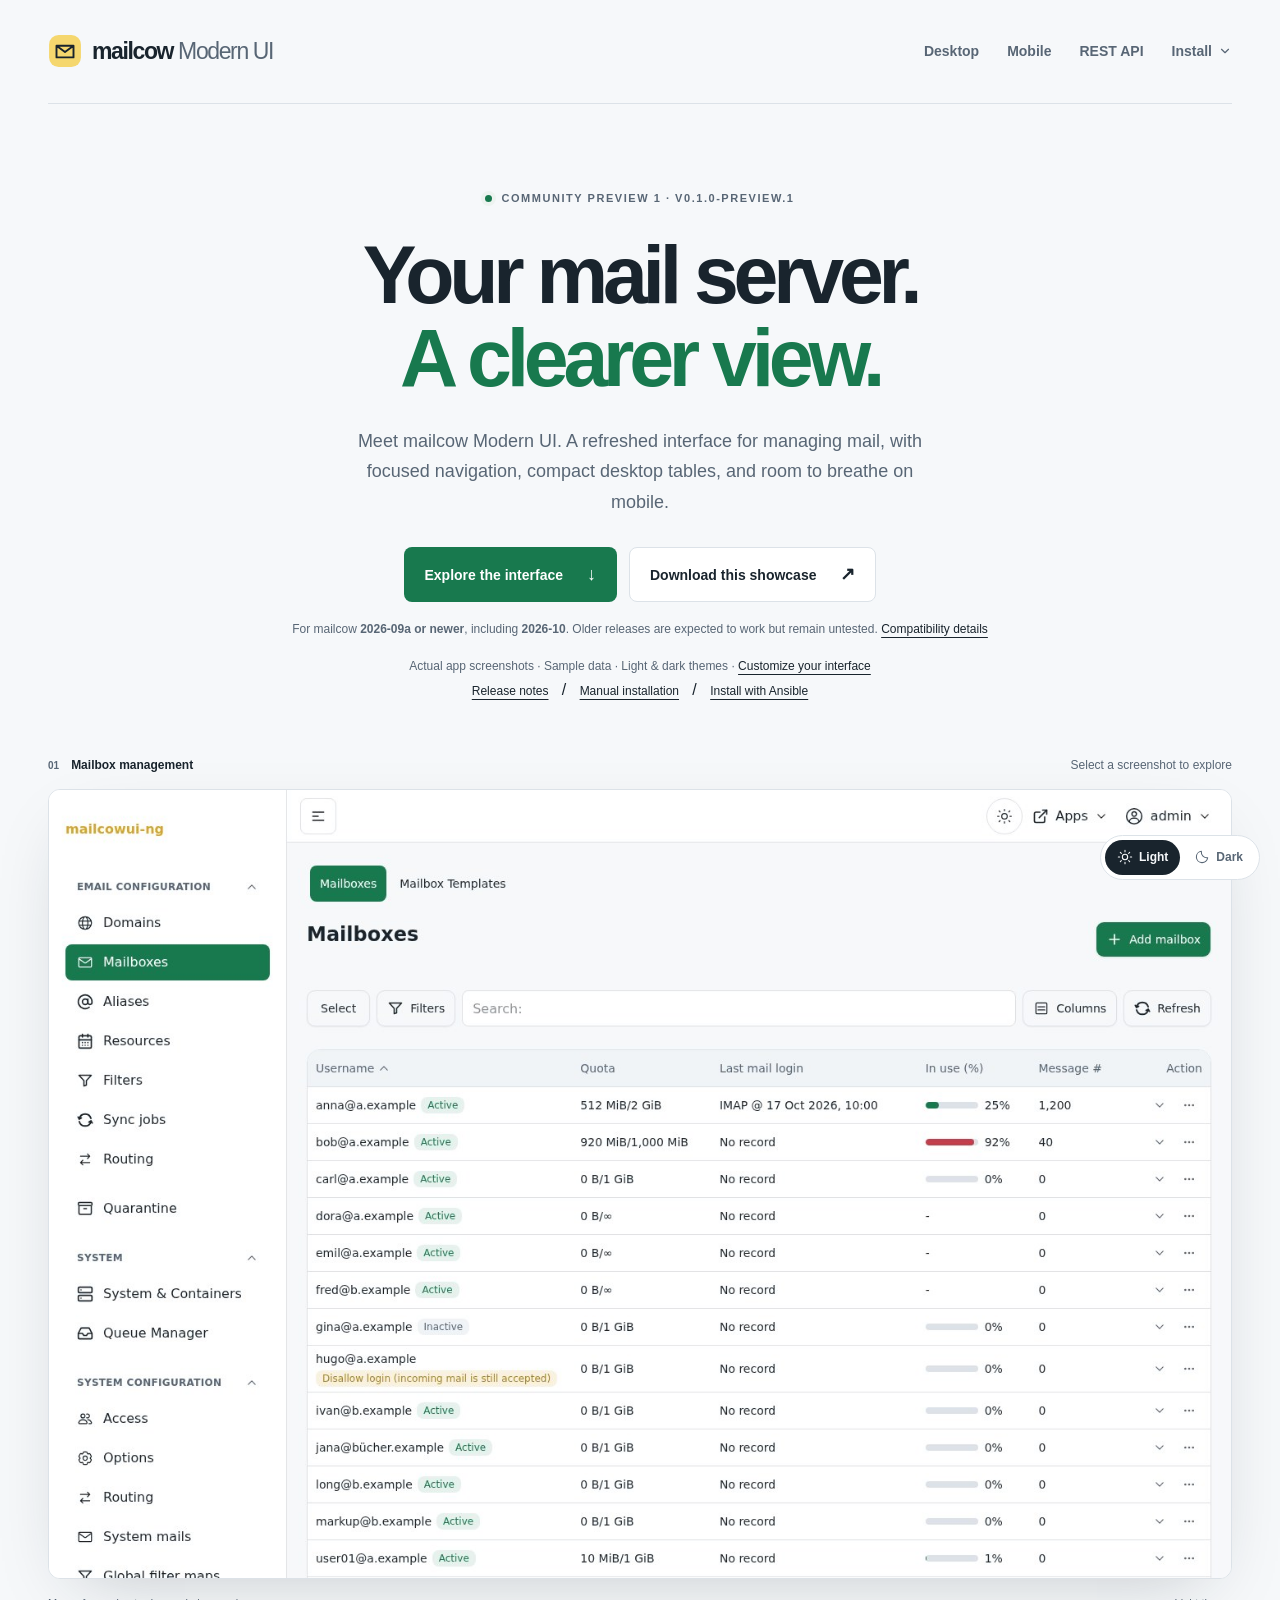
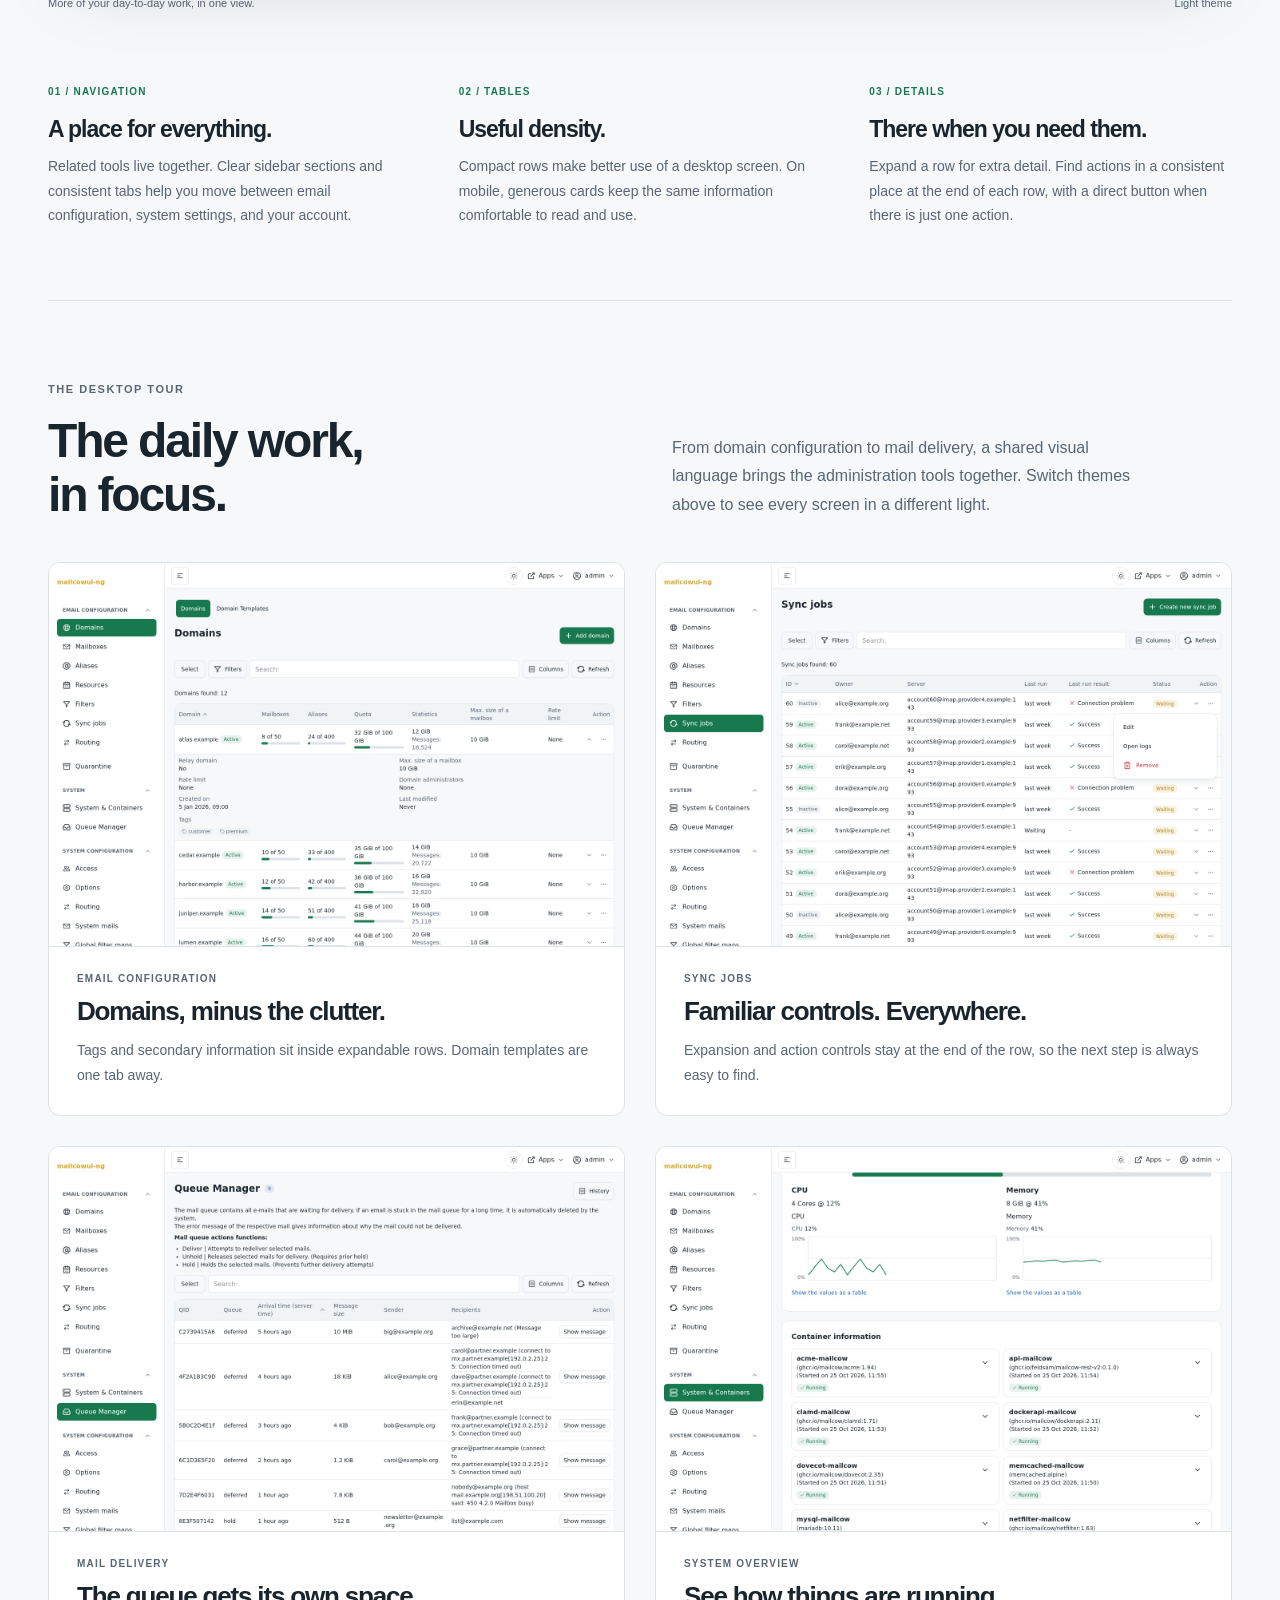
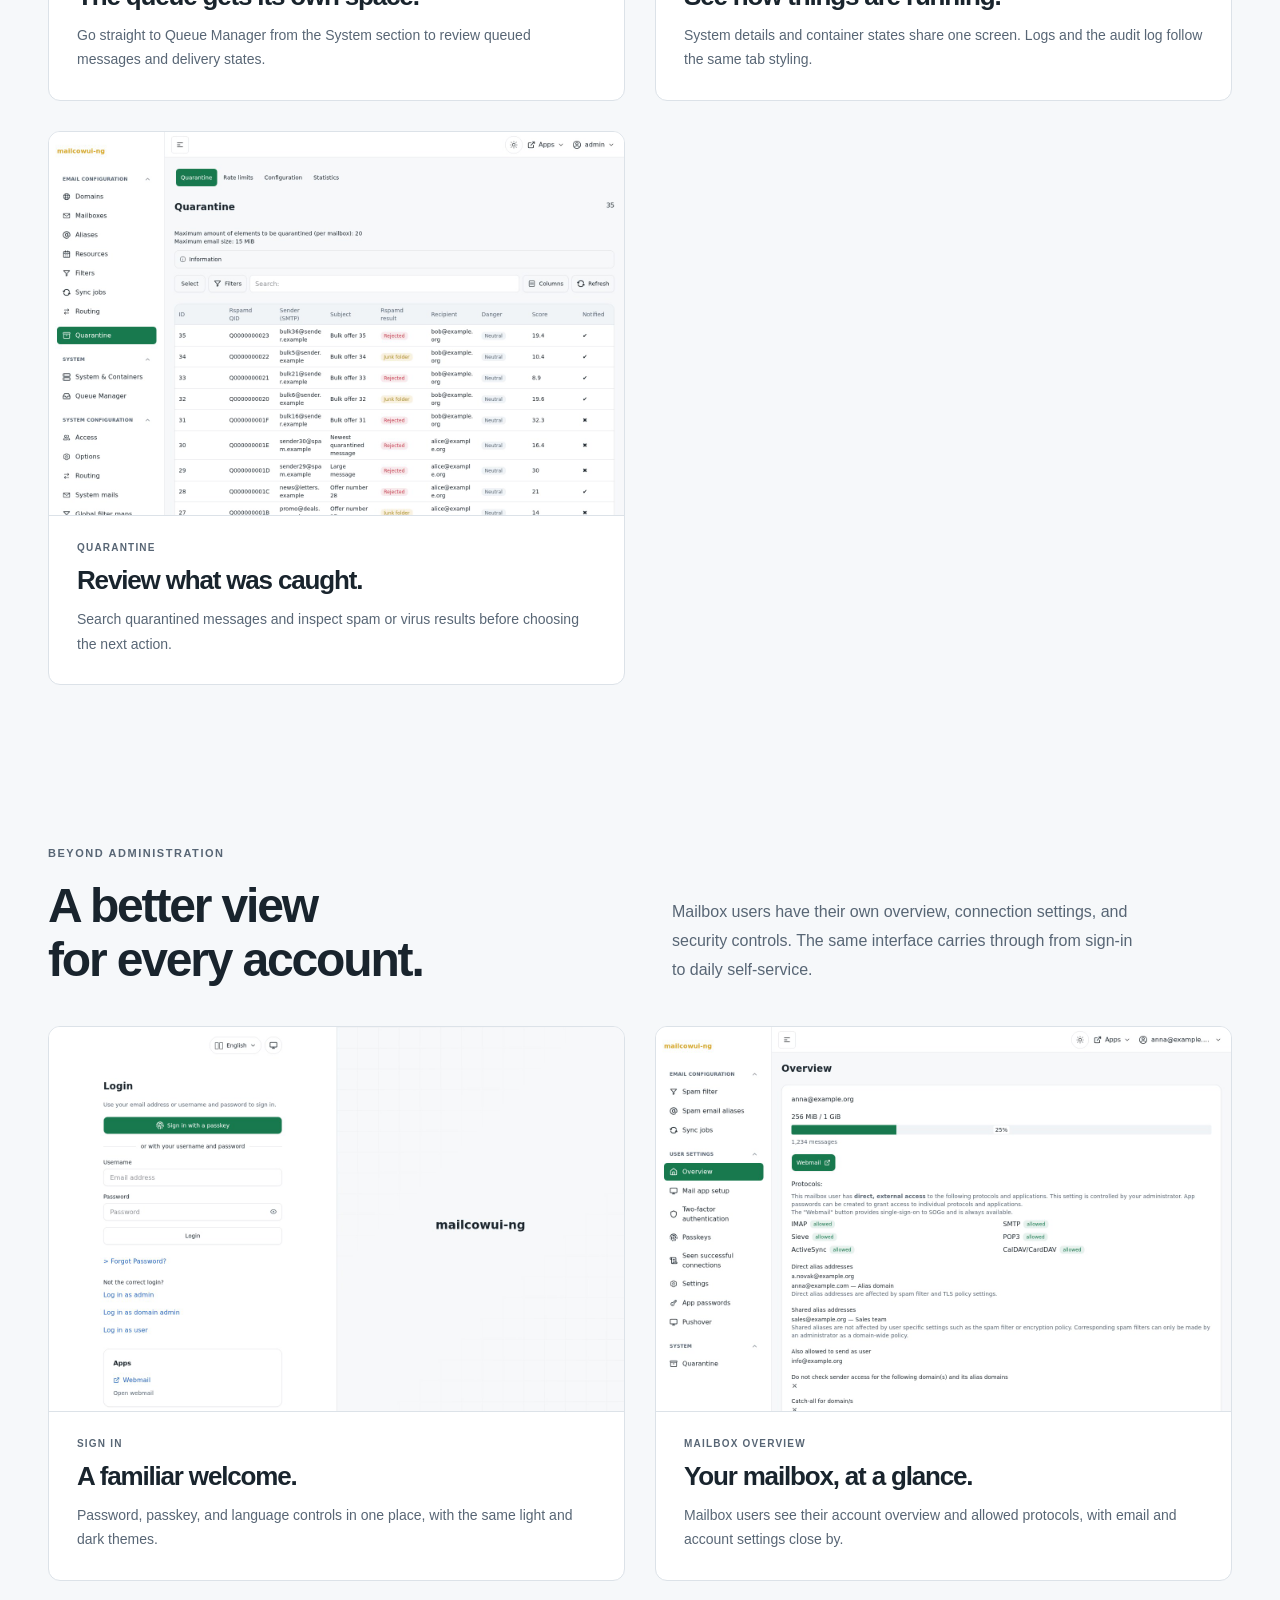
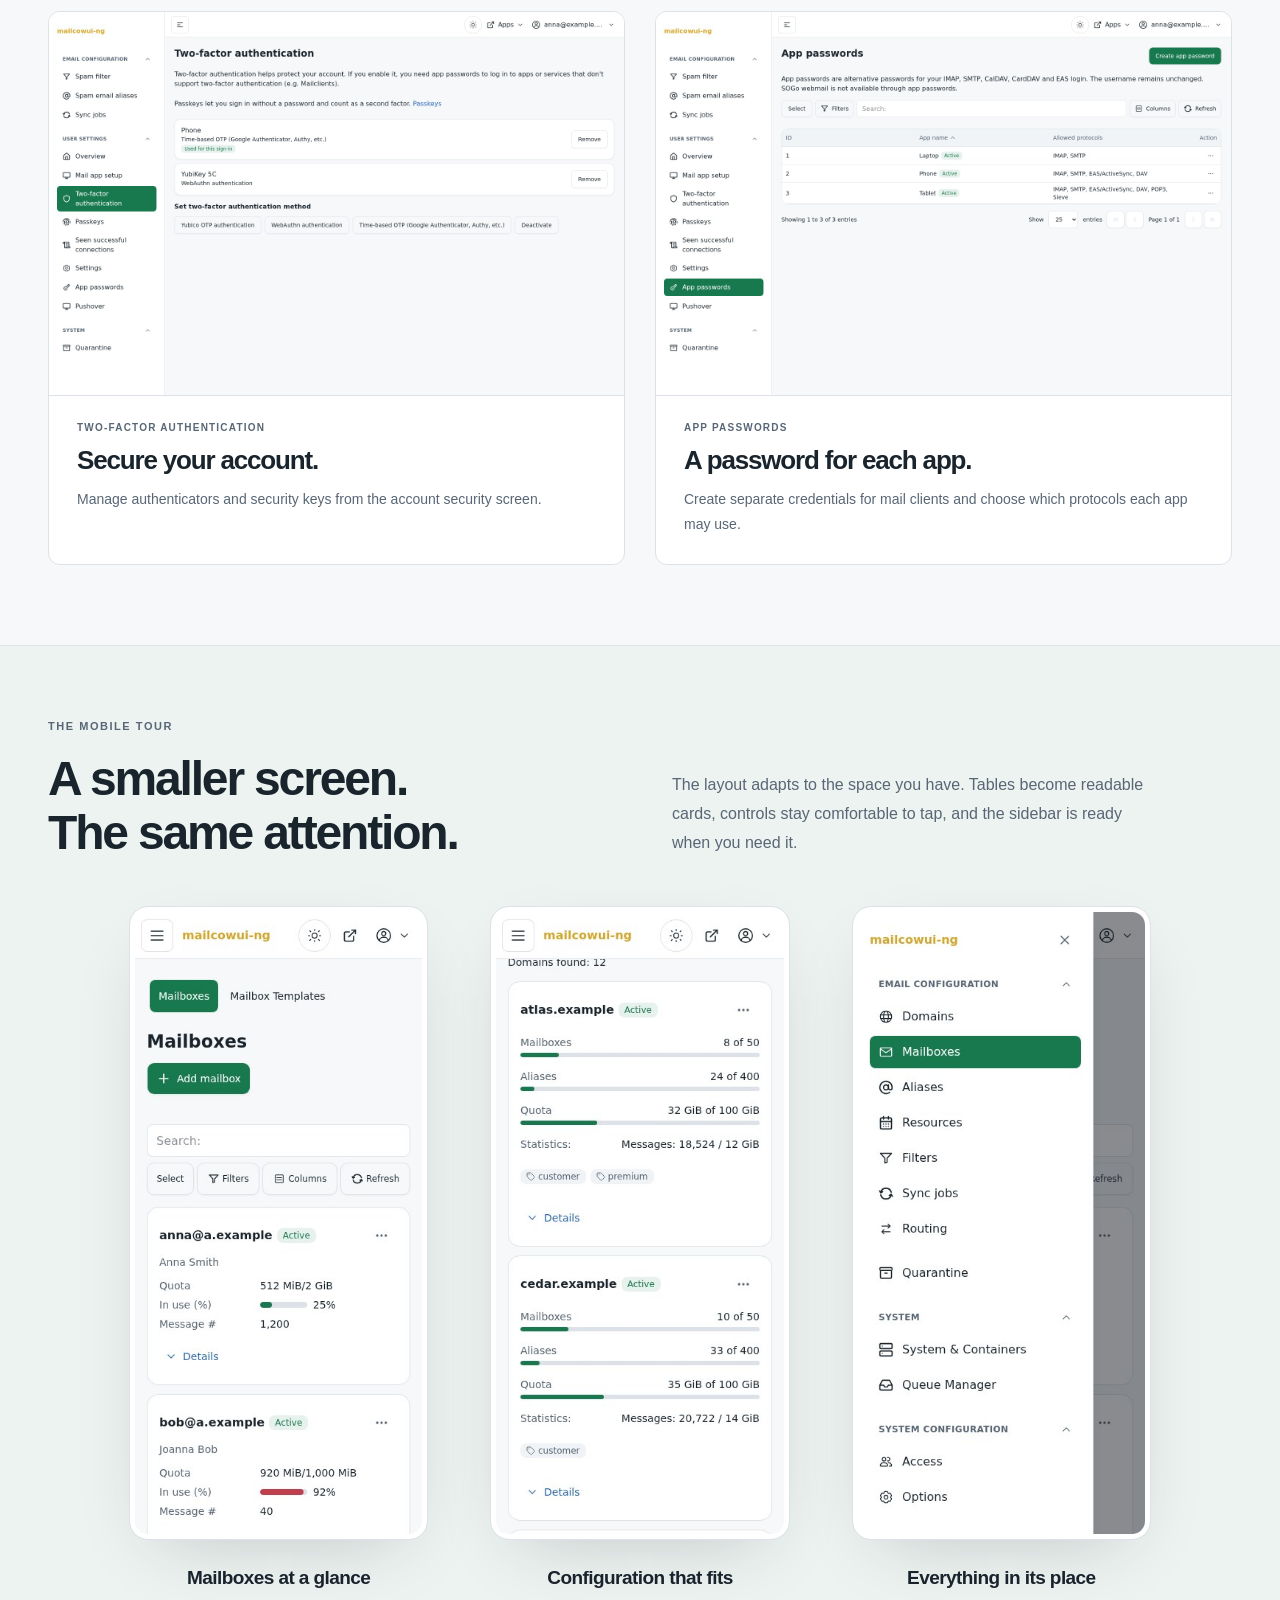
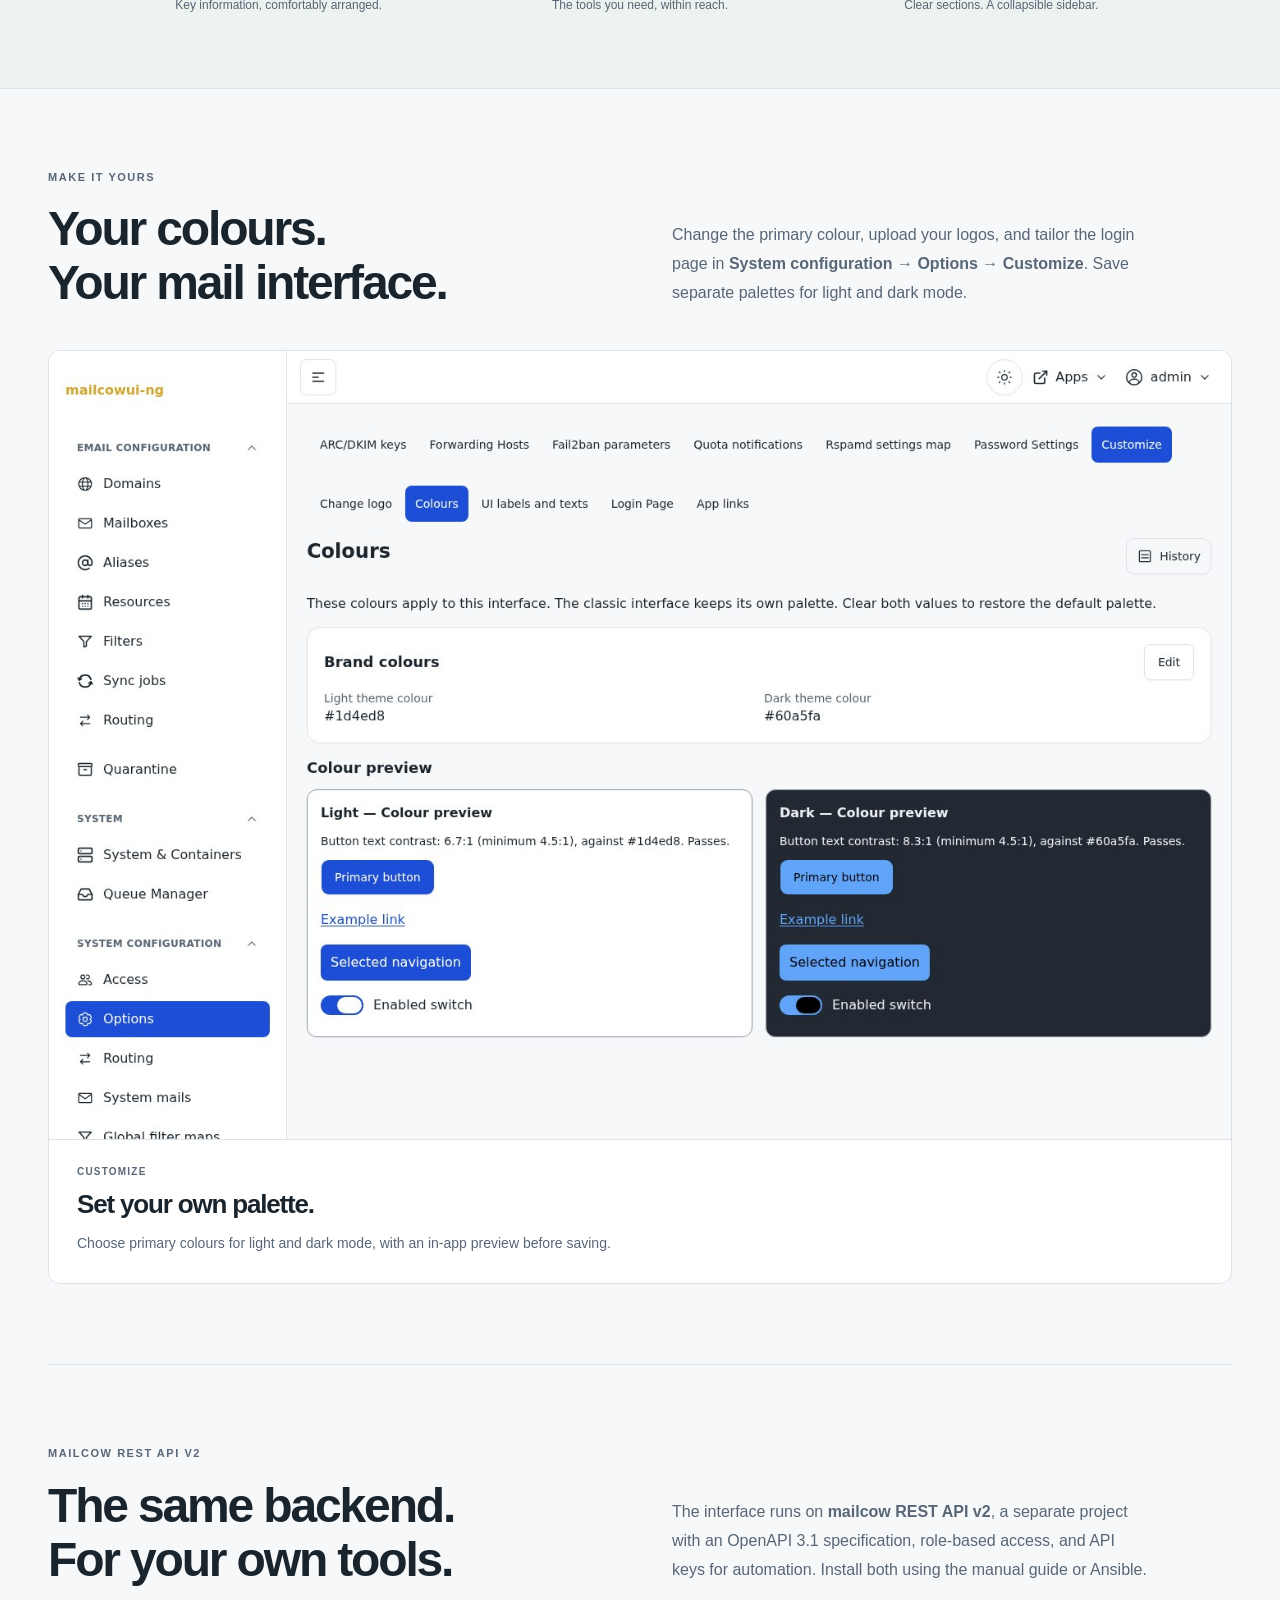
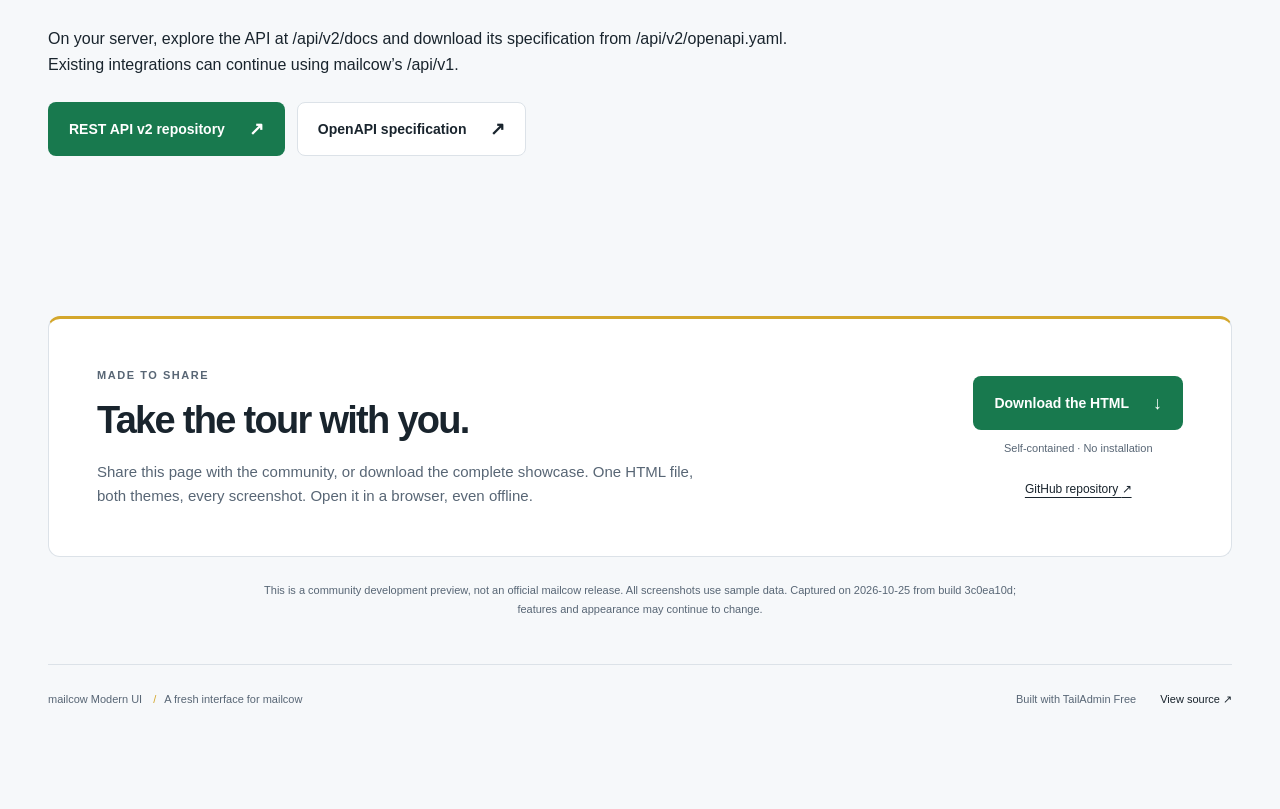
==== commit ae683aa2: "Document mailcow 2026-10 compatibility and sync preview notes" ====
--- a/docs/index.html
+++ b/docs/index.html
@@ -45,6 +45,7 @@
       <h1 id="hero-title">Your mail server.<br /><span>A clearer view.</span></h1>
       <p class="hero-description">Meet mailcow Modern UI. A refreshed interface for managing mail, with focused navigation, compact desktop tables, and room to breathe on mobile.</p>
       <div class="hero-actions"><a class="button primary" href="#desktop">Explore the interface <span aria-hidden="true">↓</span></a><a class="button secondary" href="mailcow-modern-ui-showcase.html" download="mailcow-modern-ui-showcase.html" data-download>Download this showcase <span aria-hidden="true">↗</span></a></div>
+      <p class="hero-note">For mailcow <strong>2026-09a or newer</strong>, including <strong>2026-10</strong>. Older releases are expected to work but remain untested. <a class="text-link" href="https://github.com/FELDSAM-INC/mailcow-modern-ui/blob/main/docs/compatibility.md">Compatibility details</a></p>
       <p class="hero-note">Actual app screenshots · Sample data · Light &amp; dark themes · <a class="text-link" href="#customize">Customize your interface</a></p>
       <p><a class="text-link" href="https://github.com/FELDSAM-INC/mailcow-modern-ui/releases/tag/v0.1.0-preview.1">Release notes</a> &nbsp; / &nbsp; <a class="text-link" href="https://github.com/FELDSAM-INC/mailcow-modern-ui/blob/v0.1.0-preview.1/docs/installation.md">Manual installation</a> &nbsp; / &nbsp; <a class="text-link" href="https://github.com/FELDSAM-INC/mailcow-modern-ui/blob/v0.1.0-preview.1/docs/ansible.md">Install with Ansible</a></p>
     </section>
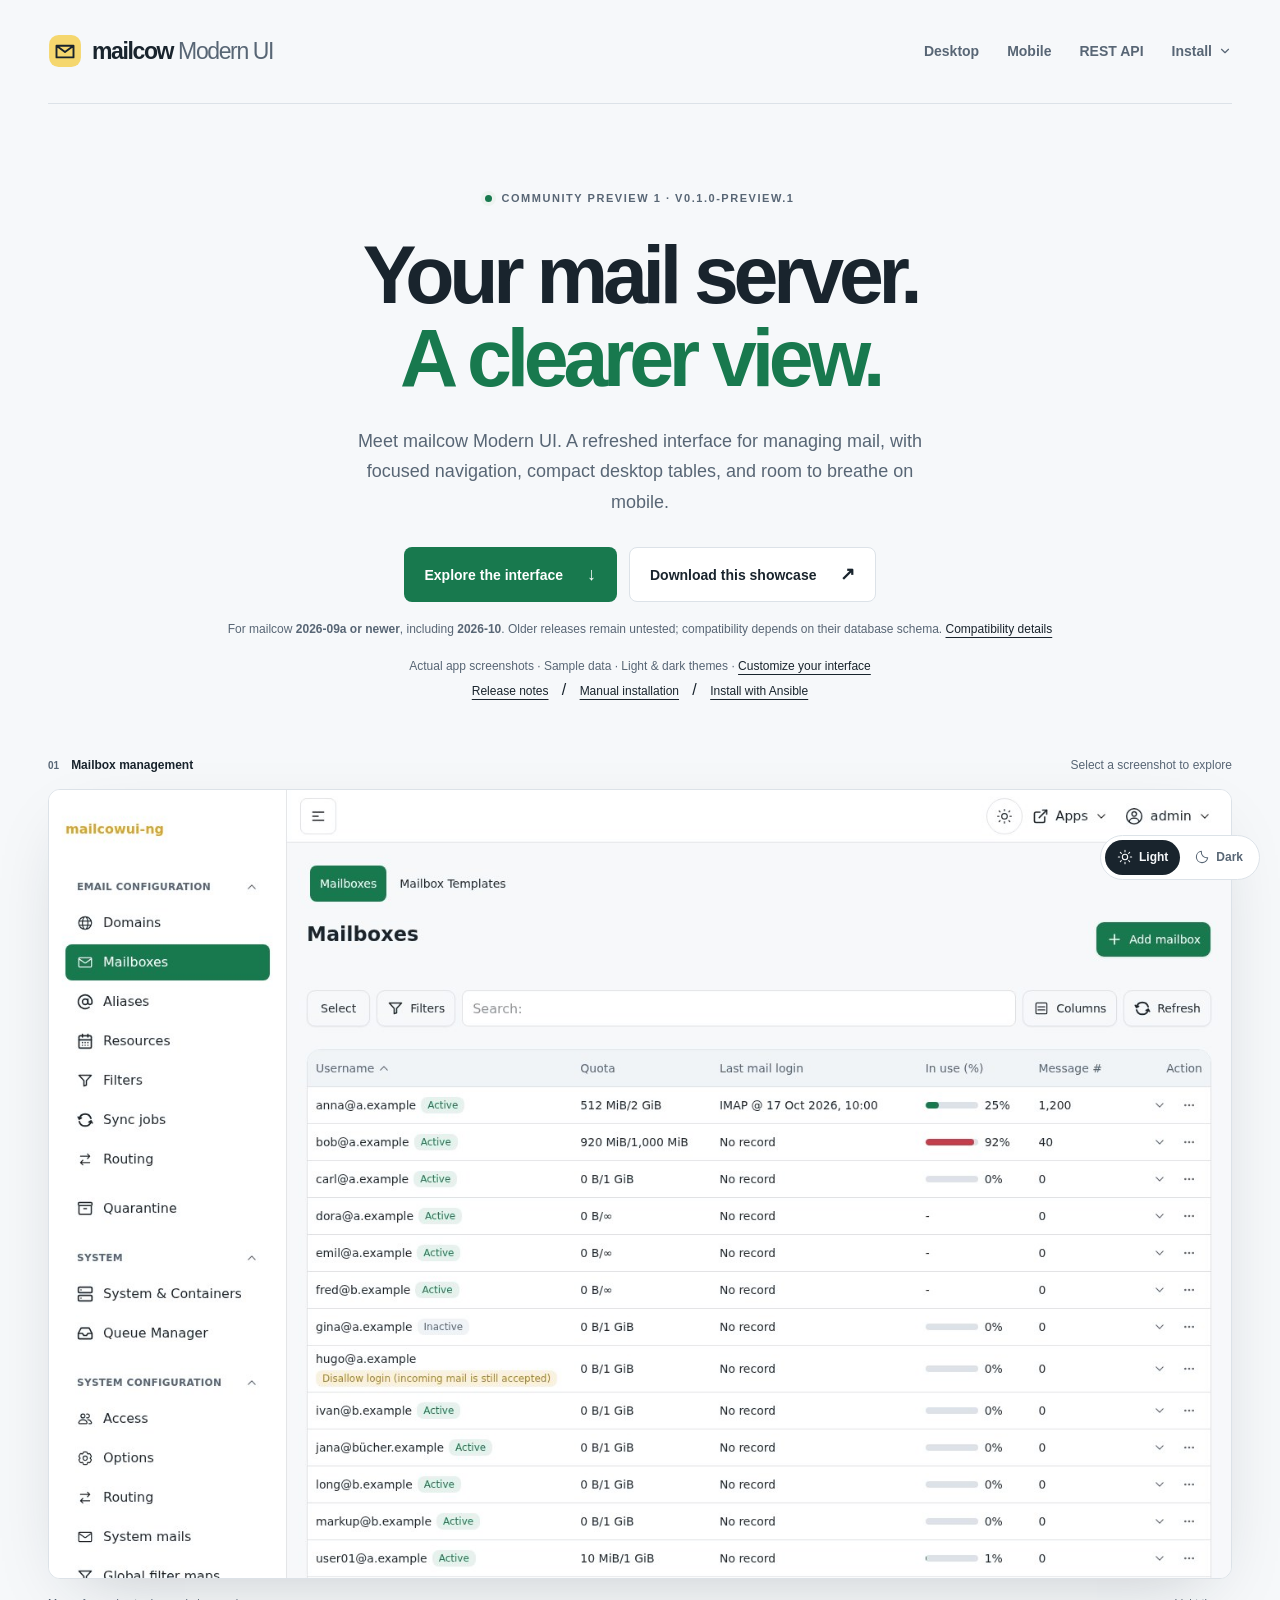
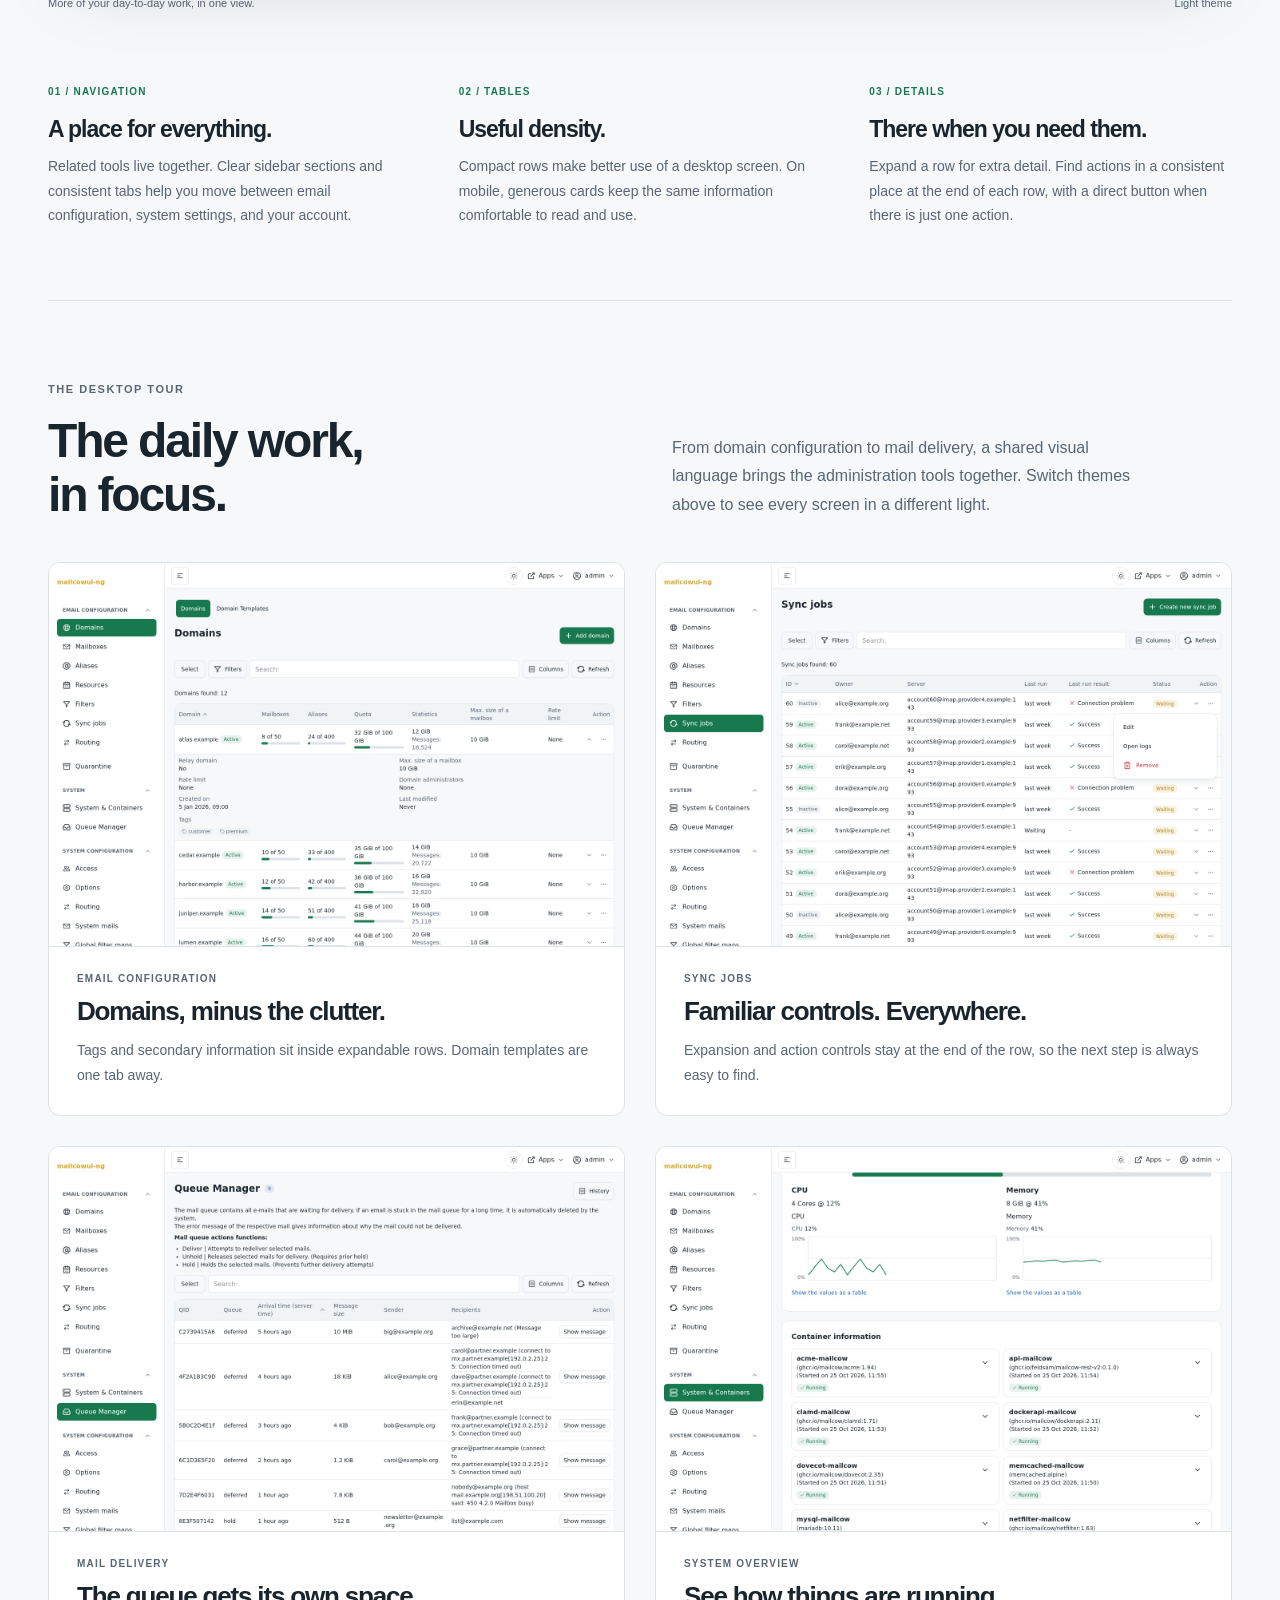
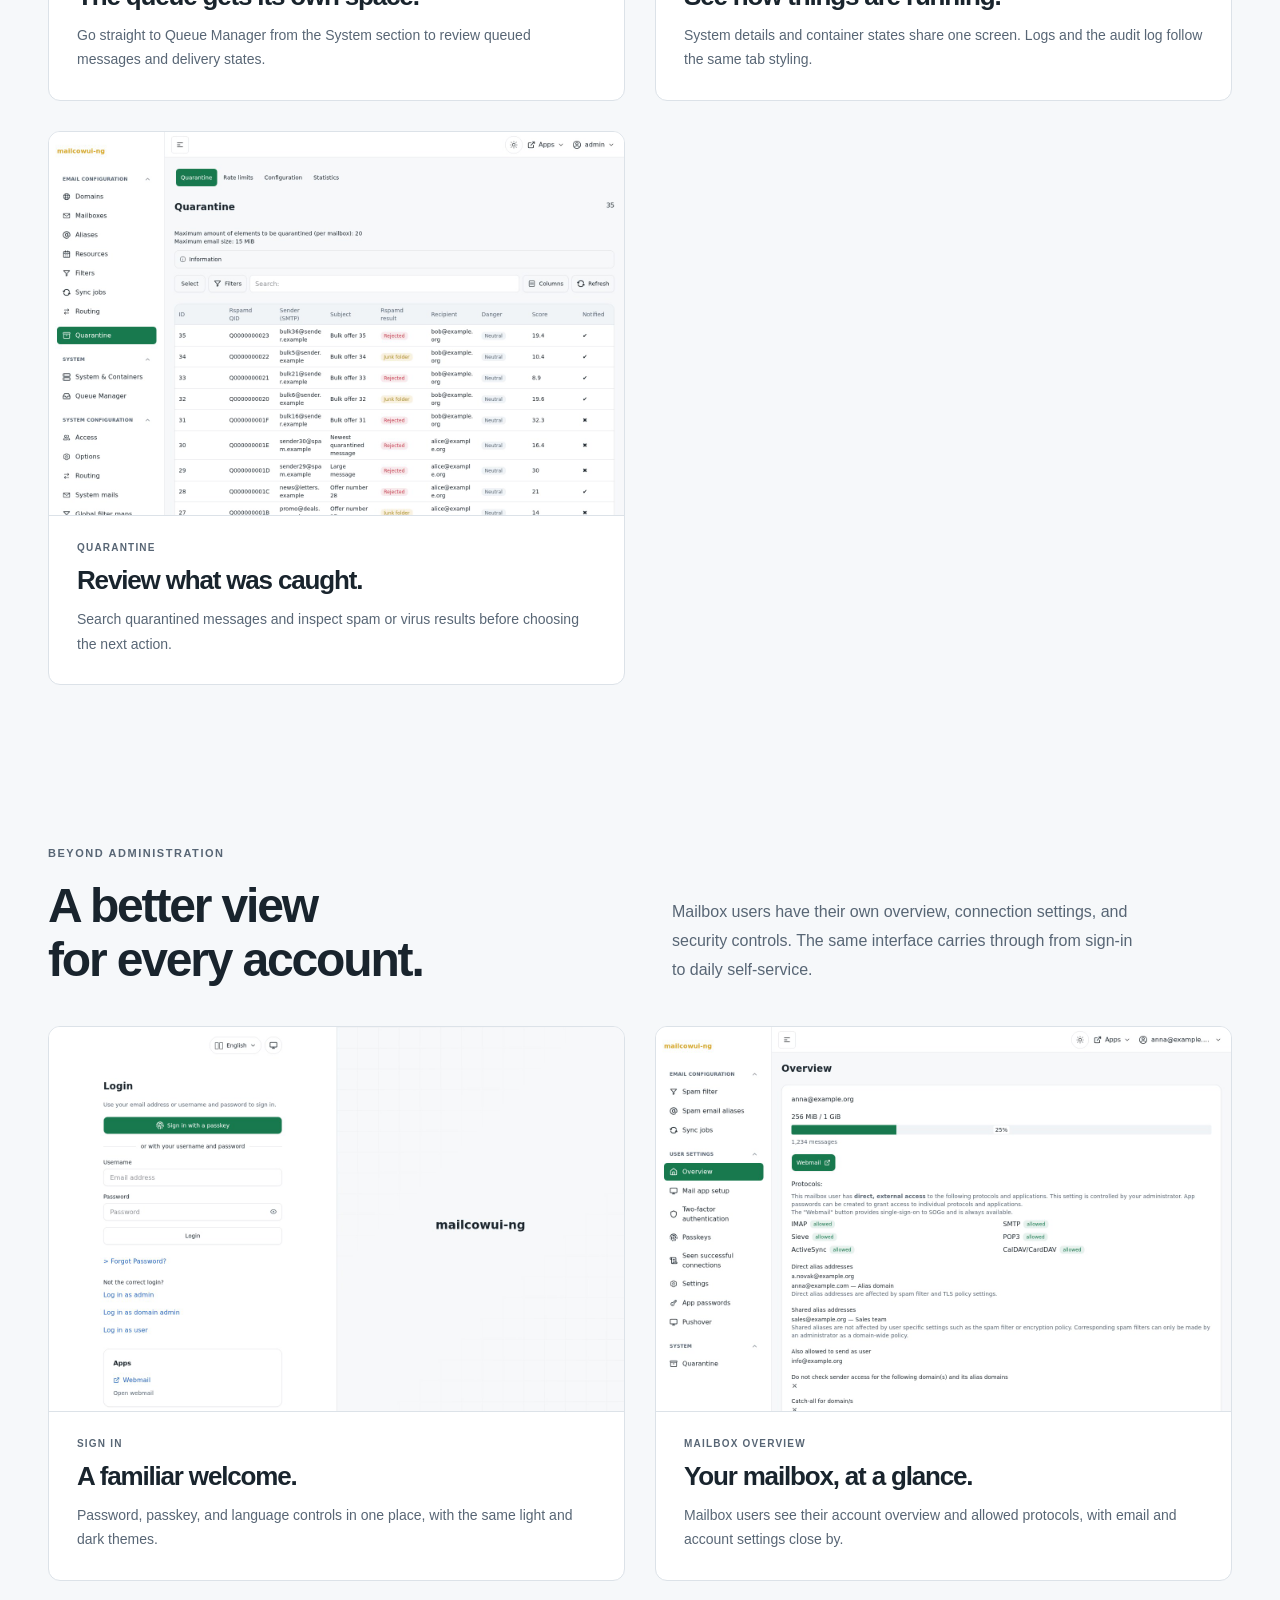
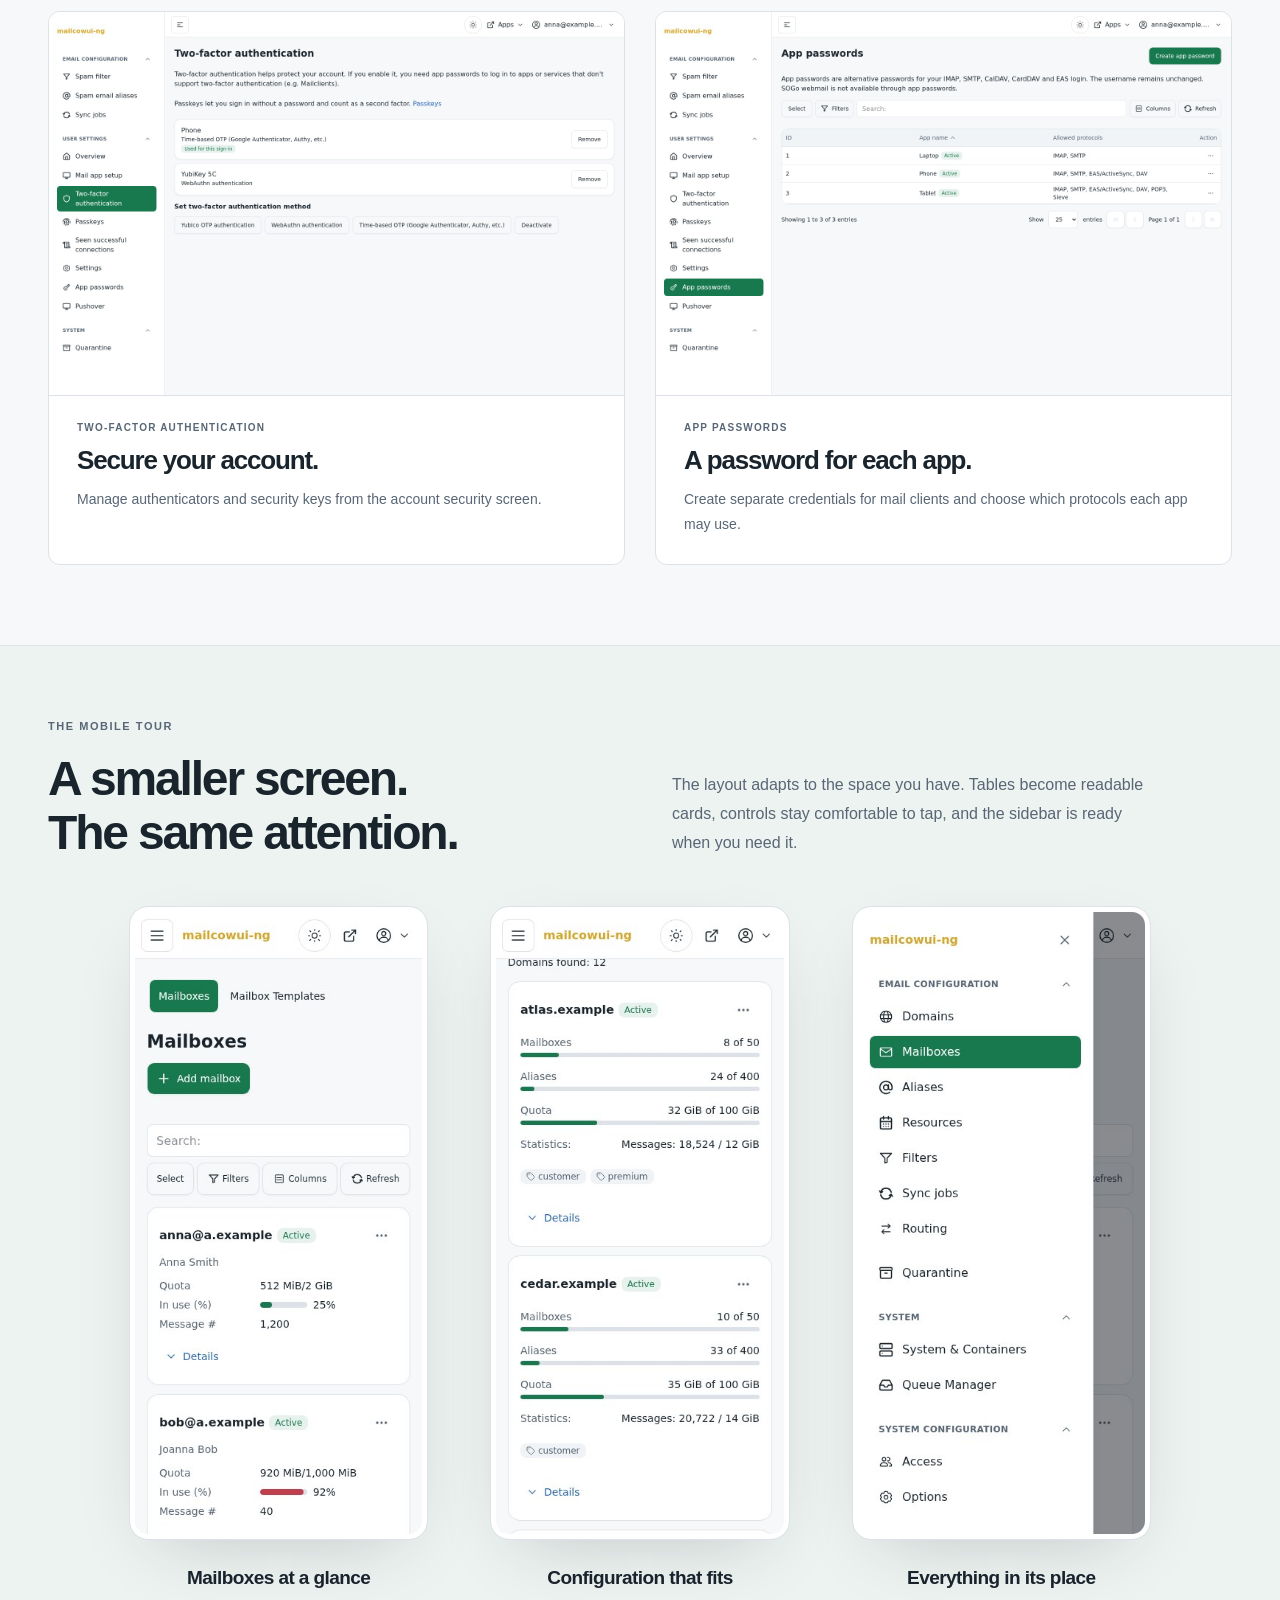
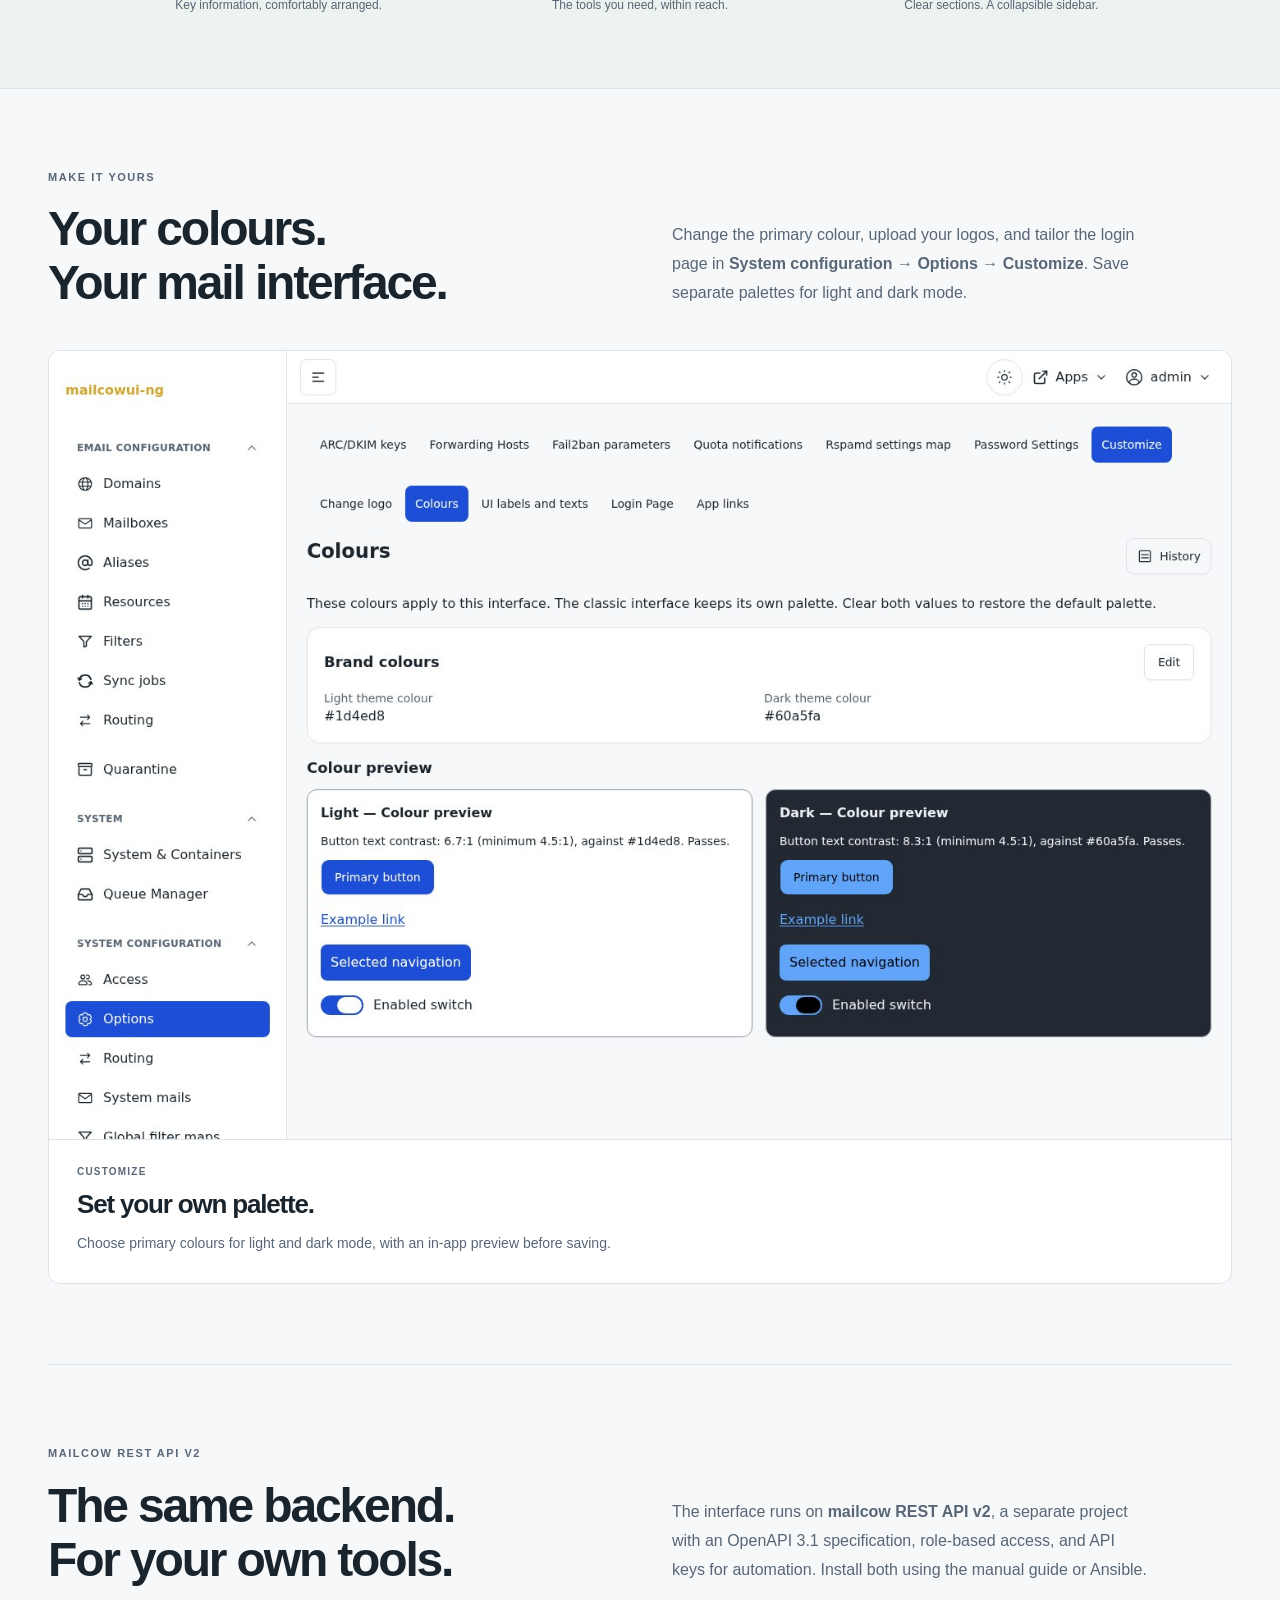
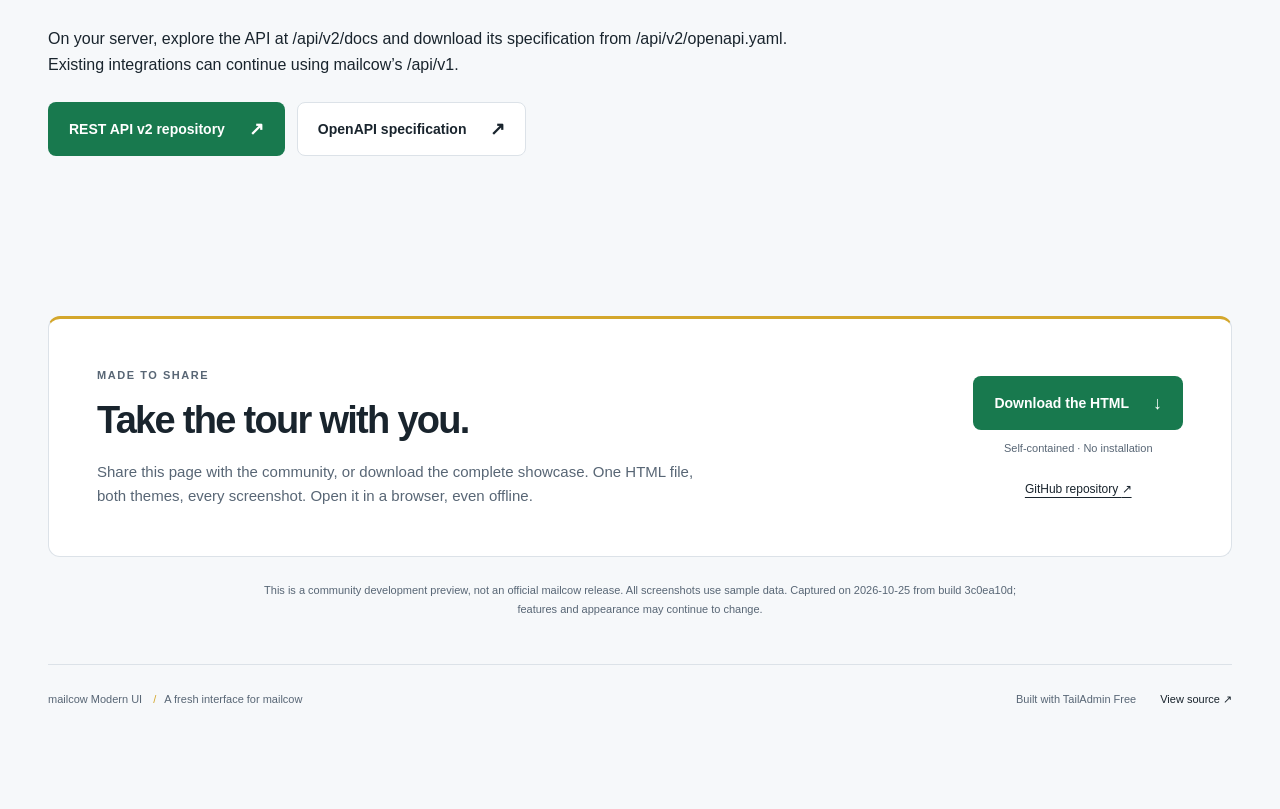
==== commit 2845eb33: "Document upstream schema history and older-release limits" ====
--- a/docs/index.html
+++ b/docs/index.html
@@ -45,7 +45,7 @@
       <h1 id="hero-title">Your mail server.<br /><span>A clearer view.</span></h1>
       <p class="hero-description">Meet mailcow Modern UI. A refreshed interface for managing mail, with focused navigation, compact desktop tables, and room to breathe on mobile.</p>
       <div class="hero-actions"><a class="button primary" href="#desktop">Explore the interface <span aria-hidden="true">↓</span></a><a class="button secondary" href="mailcow-modern-ui-showcase.html" download="mailcow-modern-ui-showcase.html" data-download>Download this showcase <span aria-hidden="true">↗</span></a></div>
-      <p class="hero-note">For mailcow <strong>2026-09a or newer</strong>, including <strong>2026-10</strong>. Older releases are expected to work but remain untested. <a class="text-link" href="https://github.com/FELDSAM-INC/mailcow-modern-ui/blob/main/docs/compatibility.md">Compatibility details</a></p>
+      <p class="hero-note">For mailcow <strong>2026-09a or newer</strong>, including <strong>2026-10</strong>. Older releases remain untested; compatibility depends on their database schema. <a class="text-link" href="https://github.com/FELDSAM-INC/mailcow-modern-ui/blob/main/docs/compatibility.md">Compatibility details</a></p>
       <p class="hero-note">Actual app screenshots · Sample data · Light &amp; dark themes · <a class="text-link" href="#customize">Customize your interface</a></p>
       <p><a class="text-link" href="https://github.com/FELDSAM-INC/mailcow-modern-ui/releases/tag/v0.1.0-preview.1">Release notes</a> &nbsp; / &nbsp; <a class="text-link" href="https://github.com/FELDSAM-INC/mailcow-modern-ui/blob/v0.1.0-preview.1/docs/installation.md">Manual installation</a> &nbsp; / &nbsp; <a class="text-link" href="https://github.com/FELDSAM-INC/mailcow-modern-ui/blob/v0.1.0-preview.1/docs/ansible.md">Install with Ansible</a></p>
     </section>
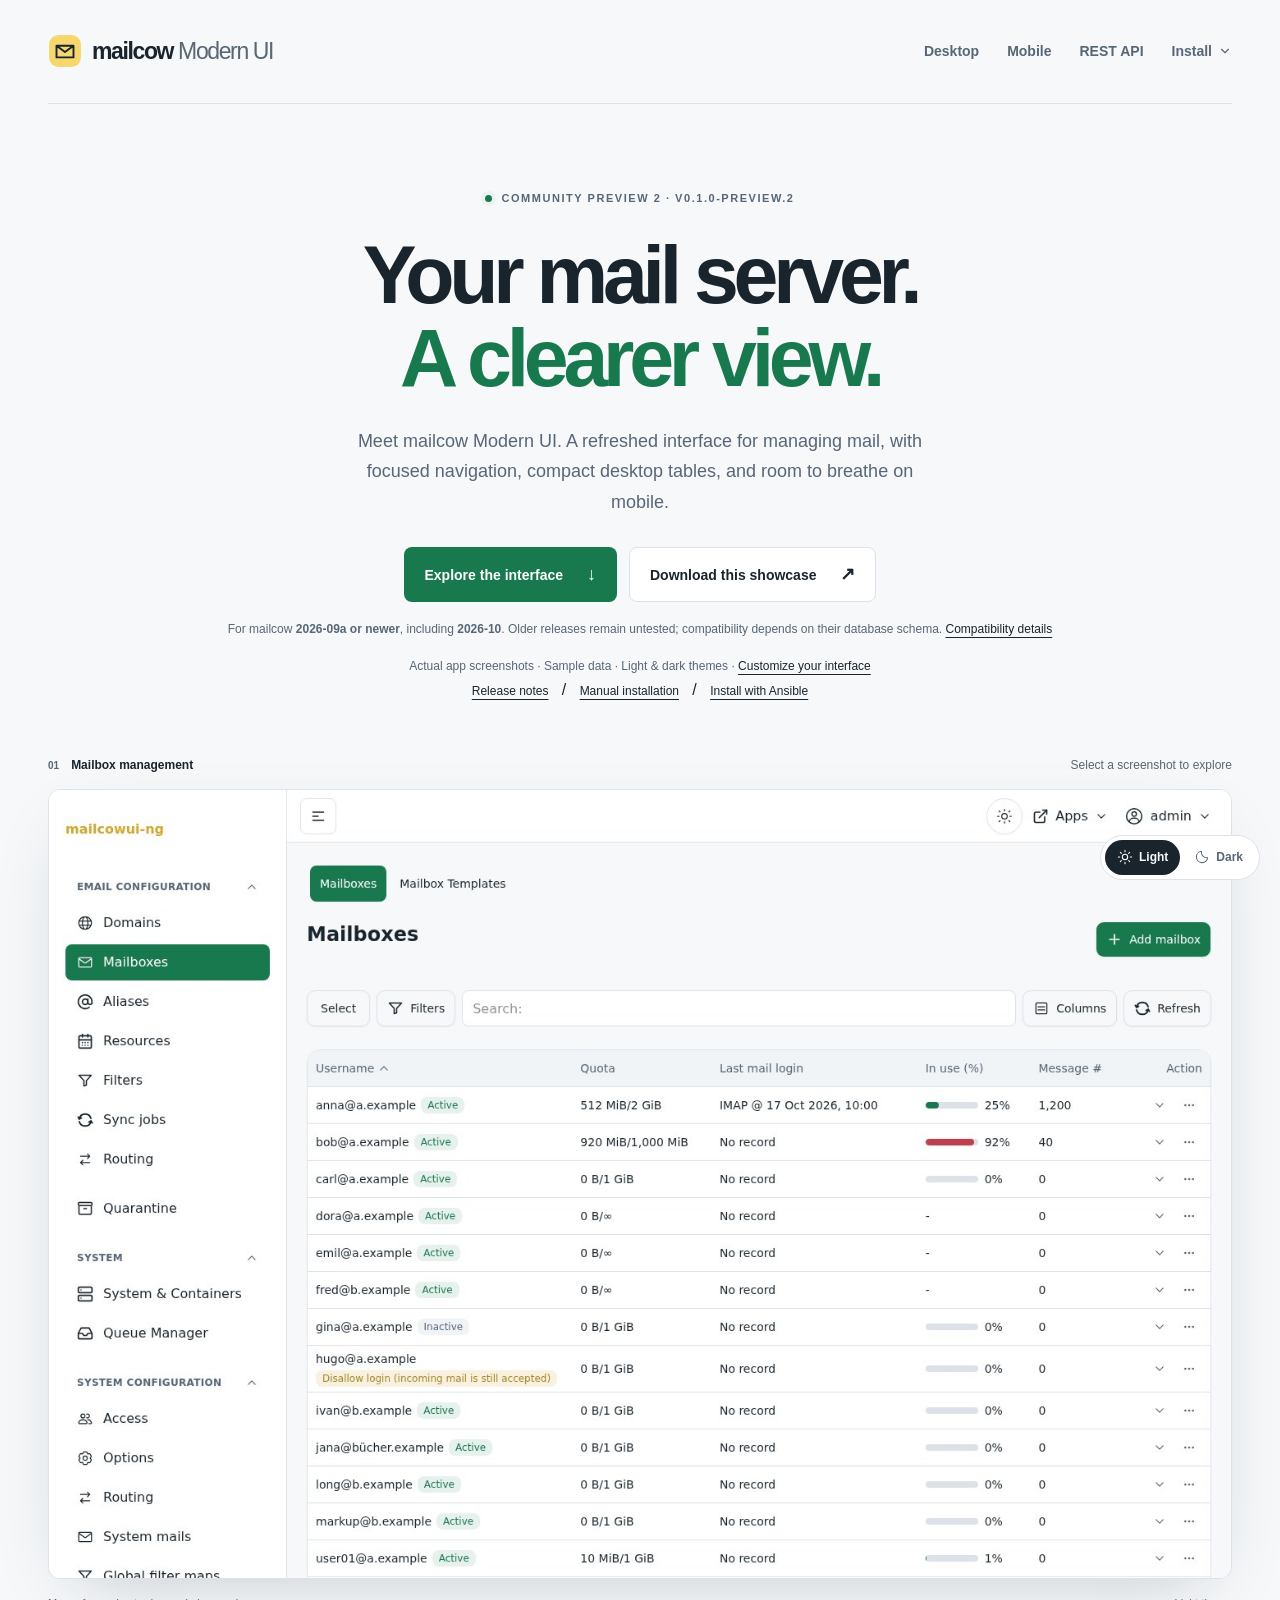
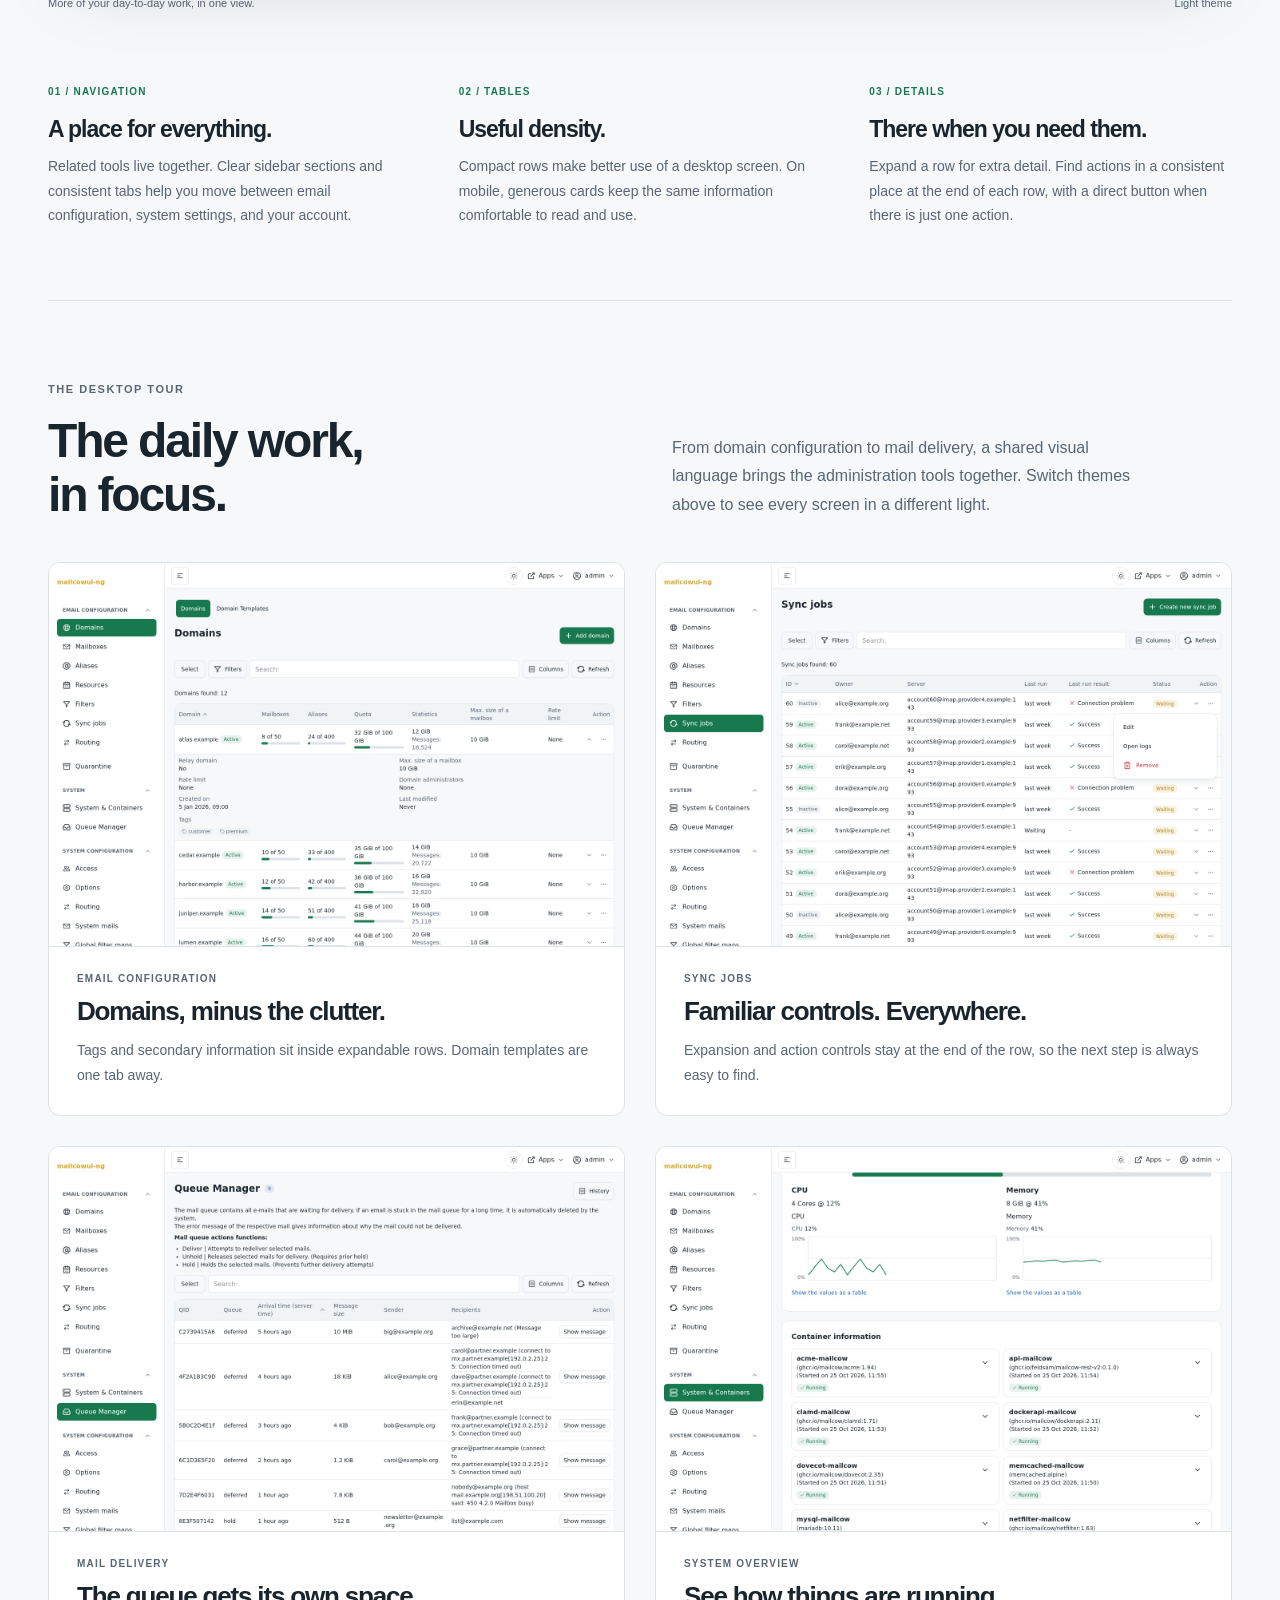
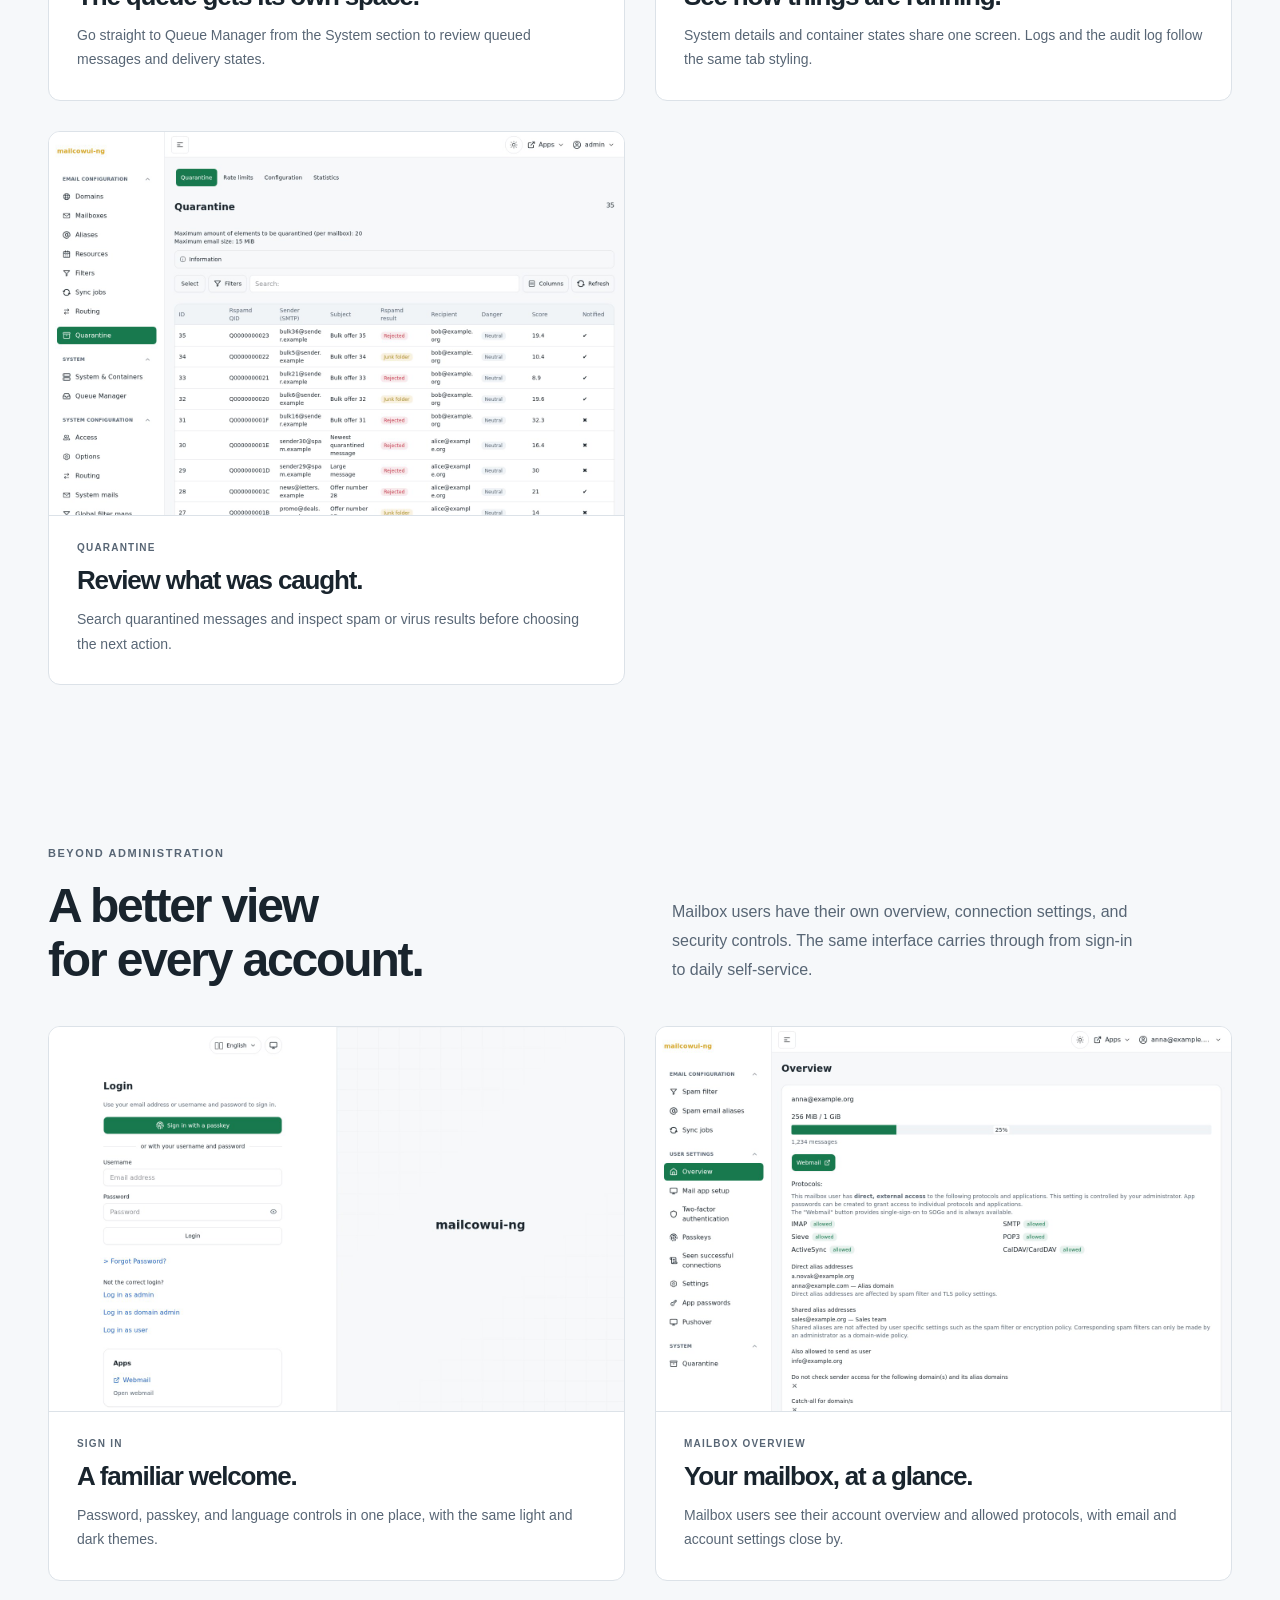
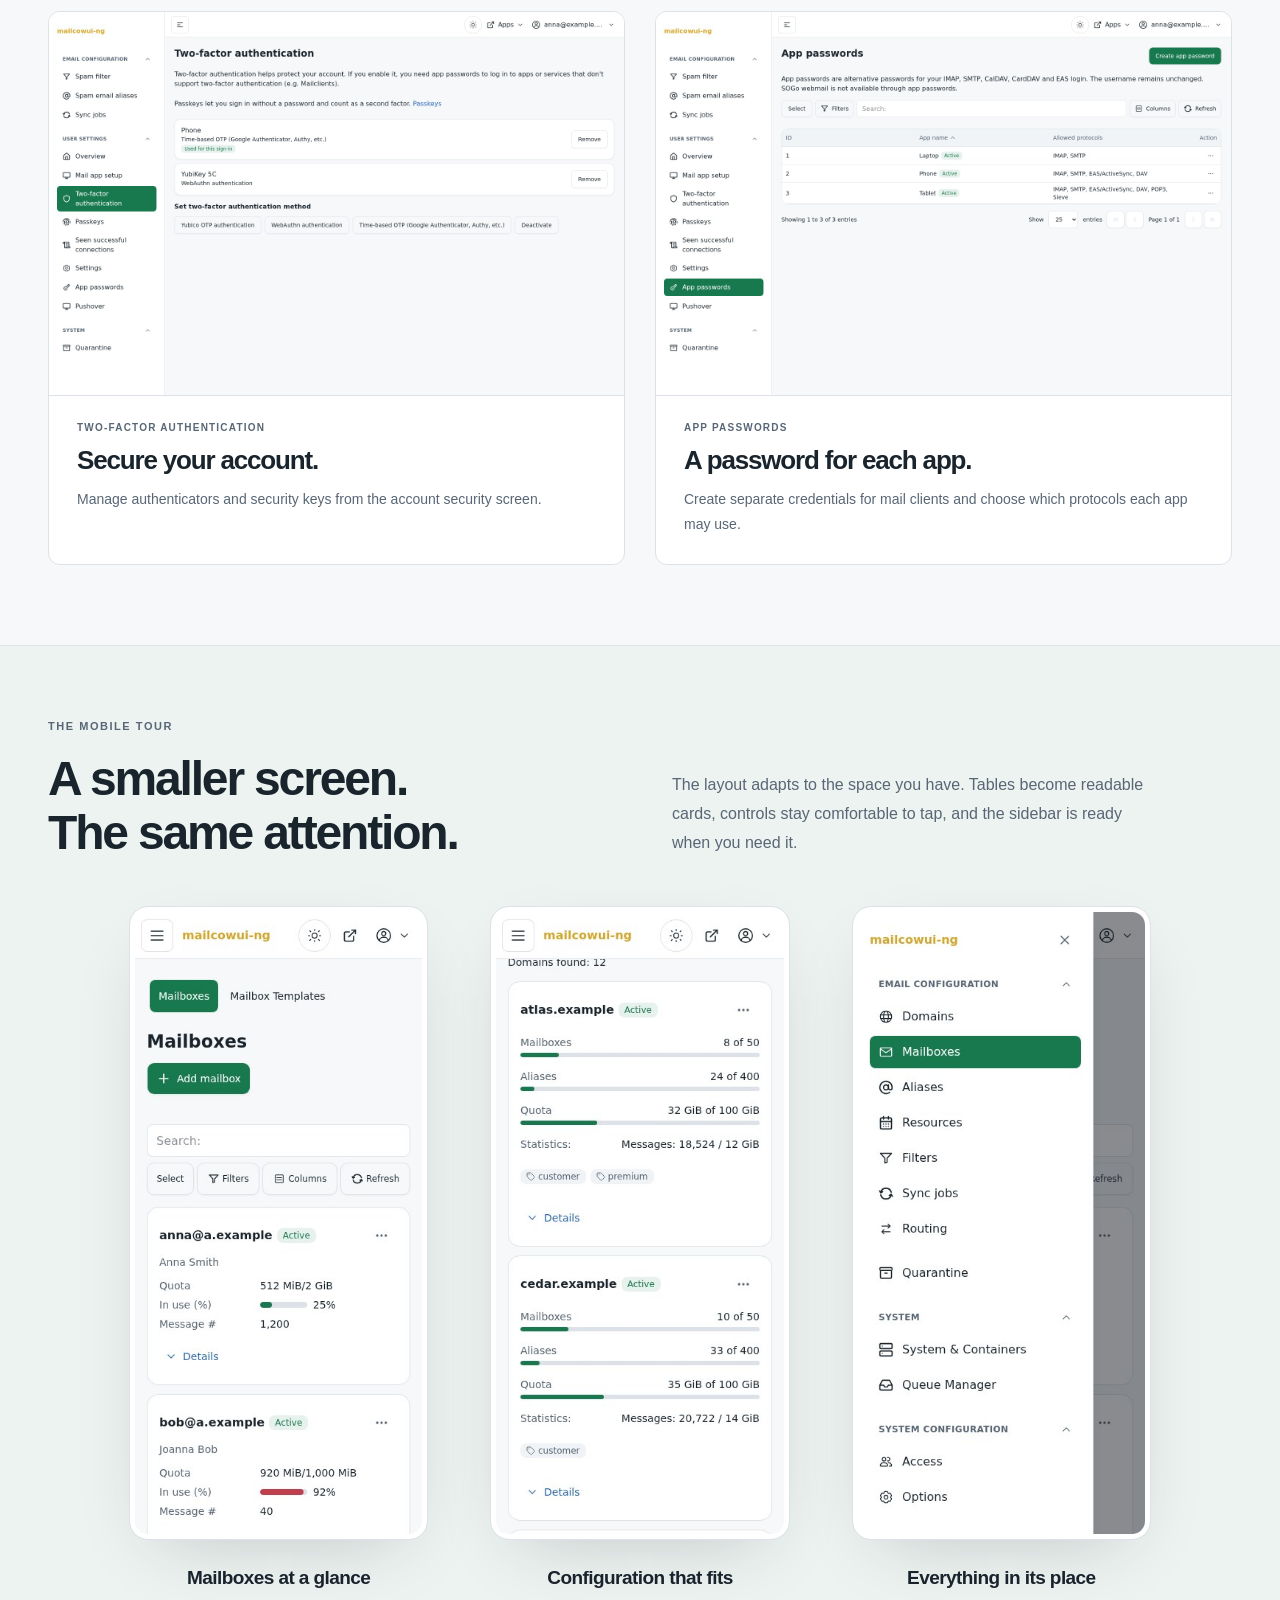
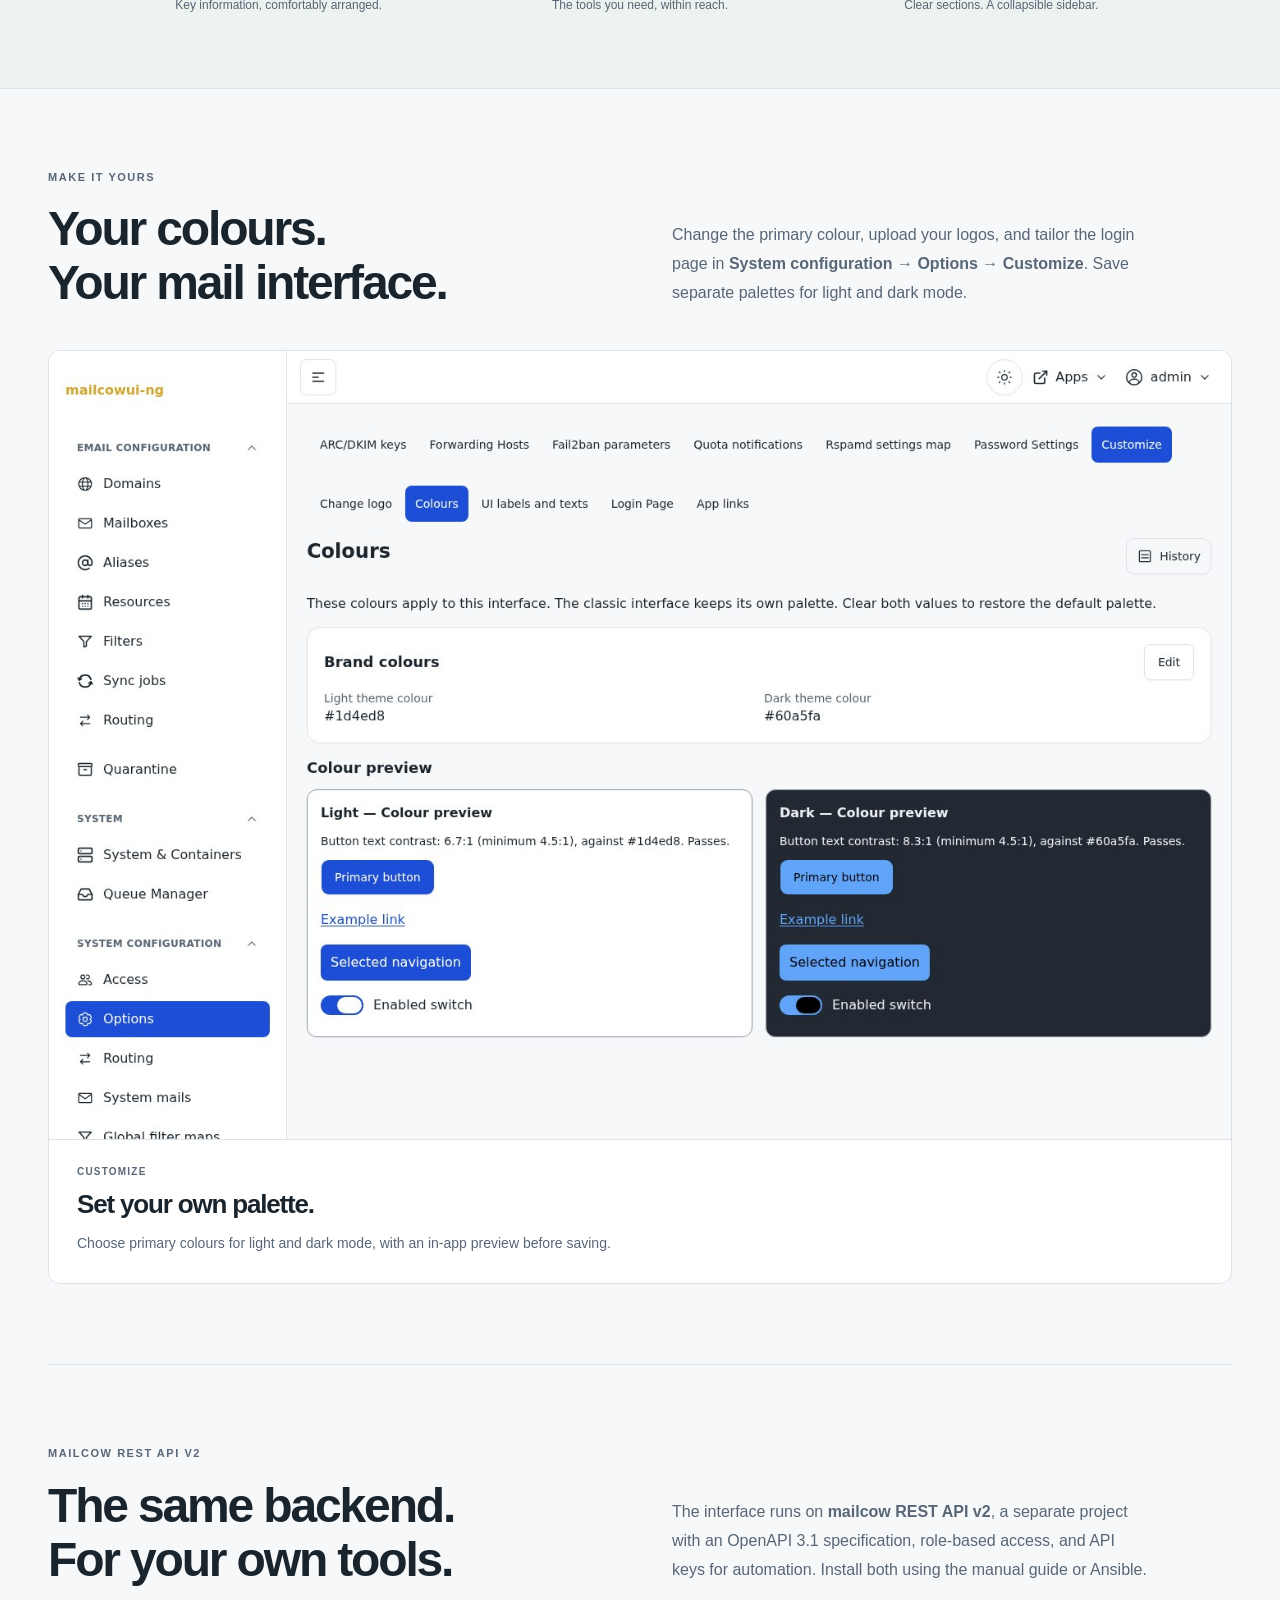
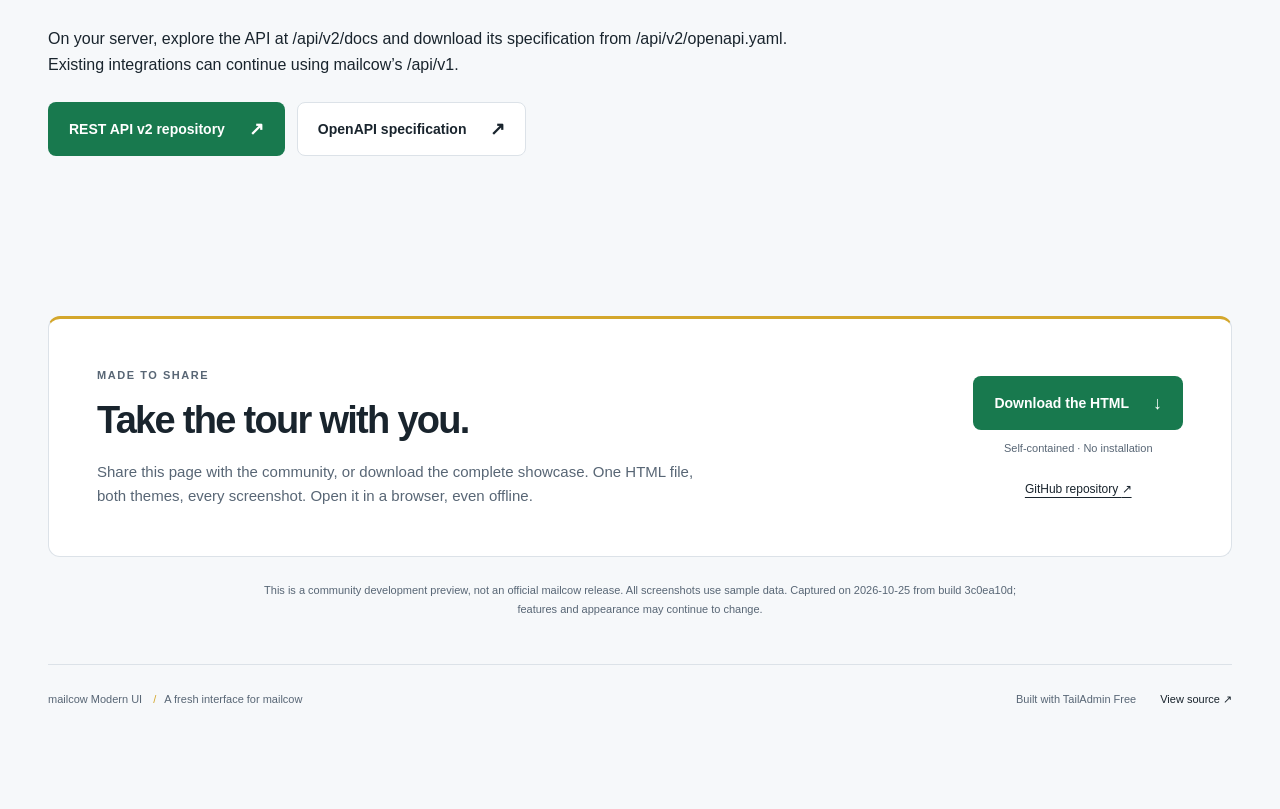
==== commit f8e4a80d: "Release Community Preview 2 with verified versioned images" ====
--- a/docs/index.html
+++ b/docs/index.html
@@ -29,8 +29,8 @@
       <details class="install-menu">
         <summary>Install <svg viewBox="0 0 24 24" fill="none" stroke="currentColor" stroke-width="2" stroke-linecap="round" stroke-linejoin="round" aria-hidden="true"><path d="m6 9 6 6 6-6" /></svg></summary>
         <div class="install-options">
-          <a href="https://github.com/FELDSAM-INC/mailcow-modern-ui/blob/v0.1.0-preview.1/docs/installation.md"><strong>Manual installation</strong><span>Copy the commands, one step at a time.</span></a>
-          <a href="https://github.com/FELDSAM-INC/mailcow-modern-ui/blob/v0.1.0-preview.1/docs/ansible.md"><strong>Install with Ansible</strong><span>Configure your inventory and run the playbook.</span></a>
+          <a href="https://github.com/FELDSAM-INC/mailcow-modern-ui/blob/v0.1.0-preview.2/docs/installation.md"><strong>Manual installation</strong><span>Copy the commands, one step at a time.</span></a>
+          <a href="https://github.com/FELDSAM-INC/mailcow-modern-ui/blob/v0.1.0-preview.2/docs/ansible.md"><strong>Install with Ansible</strong><span>Configure your inventory and run the playbook.</span></a>
         </div>
       </details>
     </nav>
@@ -41,13 +41,13 @@
   </header>
   <main id="main">
     <section class="hero wrap" aria-labelledby="hero-title">
-      <div class="eyebrow"><span class="status-dot"></span>Community Preview 1 · v0.1.0-preview.1</div>
+      <div class="eyebrow"><span class="status-dot"></span>Community Preview 2 · v0.1.0-preview.2</div>
       <h1 id="hero-title">Your mail server.<br /><span>A clearer view.</span></h1>
       <p class="hero-description">Meet mailcow Modern UI. A refreshed interface for managing mail, with focused navigation, compact desktop tables, and room to breathe on mobile.</p>
       <div class="hero-actions"><a class="button primary" href="#desktop">Explore the interface <span aria-hidden="true">↓</span></a><a class="button secondary" href="mailcow-modern-ui-showcase.html" download="mailcow-modern-ui-showcase.html" data-download>Download this showcase <span aria-hidden="true">↗</span></a></div>
       <p class="hero-note">For mailcow <strong>2026-09a or newer</strong>, including <strong>2026-10</strong>. Older releases remain untested; compatibility depends on their database schema. <a class="text-link" href="https://github.com/FELDSAM-INC/mailcow-modern-ui/blob/main/docs/compatibility.md">Compatibility details</a></p>
       <p class="hero-note">Actual app screenshots · Sample data · Light &amp; dark themes · <a class="text-link" href="#customize">Customize your interface</a></p>
-      <p><a class="text-link" href="https://github.com/FELDSAM-INC/mailcow-modern-ui/releases/tag/v0.1.0-preview.1">Release notes</a> &nbsp; / &nbsp; <a class="text-link" href="https://github.com/FELDSAM-INC/mailcow-modern-ui/blob/v0.1.0-preview.1/docs/installation.md">Manual installation</a> &nbsp; / &nbsp; <a class="text-link" href="https://github.com/FELDSAM-INC/mailcow-modern-ui/blob/v0.1.0-preview.1/docs/ansible.md">Install with Ansible</a></p>
+      <p><a class="text-link" href="https://github.com/FELDSAM-INC/mailcow-modern-ui/releases/tag/v0.1.0-preview.2">Release notes</a> &nbsp; / &nbsp; <a class="text-link" href="https://github.com/FELDSAM-INC/mailcow-modern-ui/blob/v0.1.0-preview.2/docs/installation.md">Manual installation</a> &nbsp; / &nbsp; <a class="text-link" href="https://github.com/FELDSAM-INC/mailcow-modern-ui/blob/v0.1.0-preview.2/docs/ansible.md">Install with Ansible</a></p>
     </section>
     <section class="hero-preview wrap" aria-label="Mailbox management preview">
       <div class="preview-heading"><span><span class="section-number">01</span>Mailbox management</span><span class="enlarge-hint">Select a screenshot to explore</span></div>
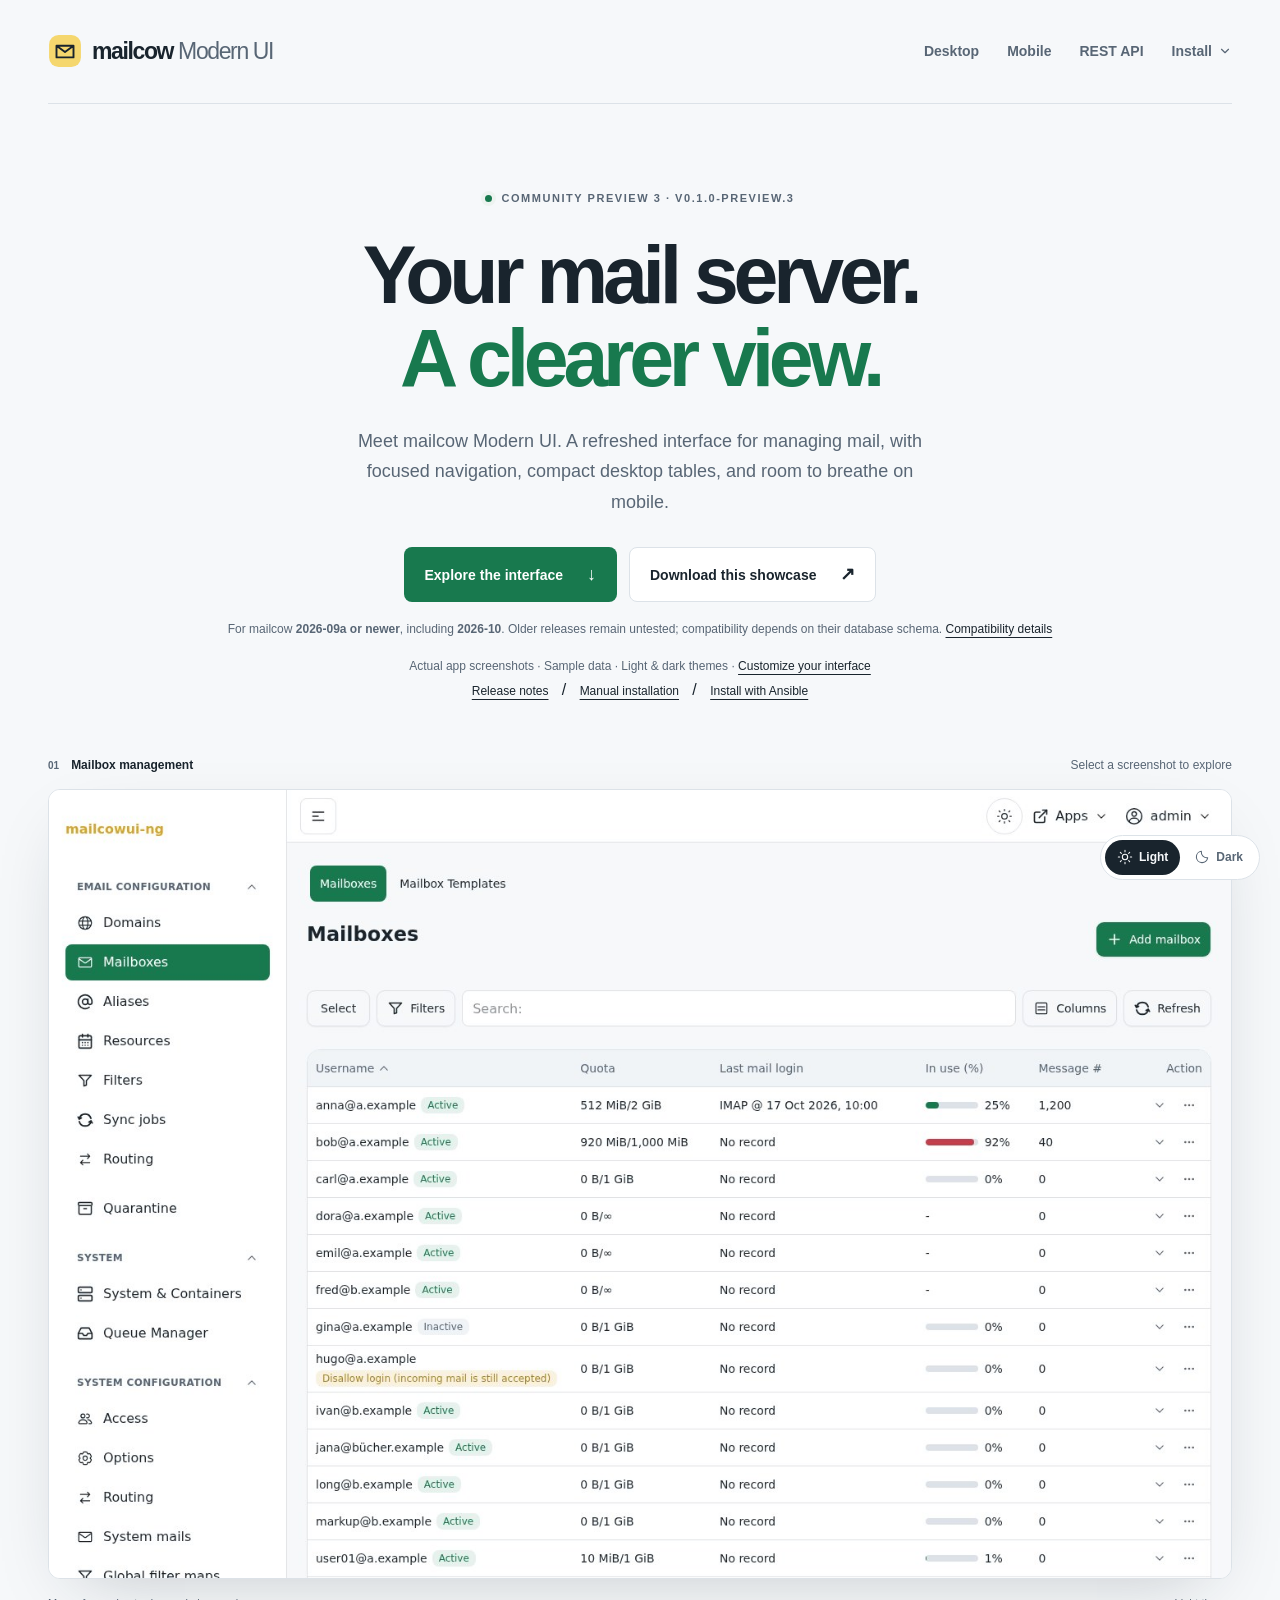
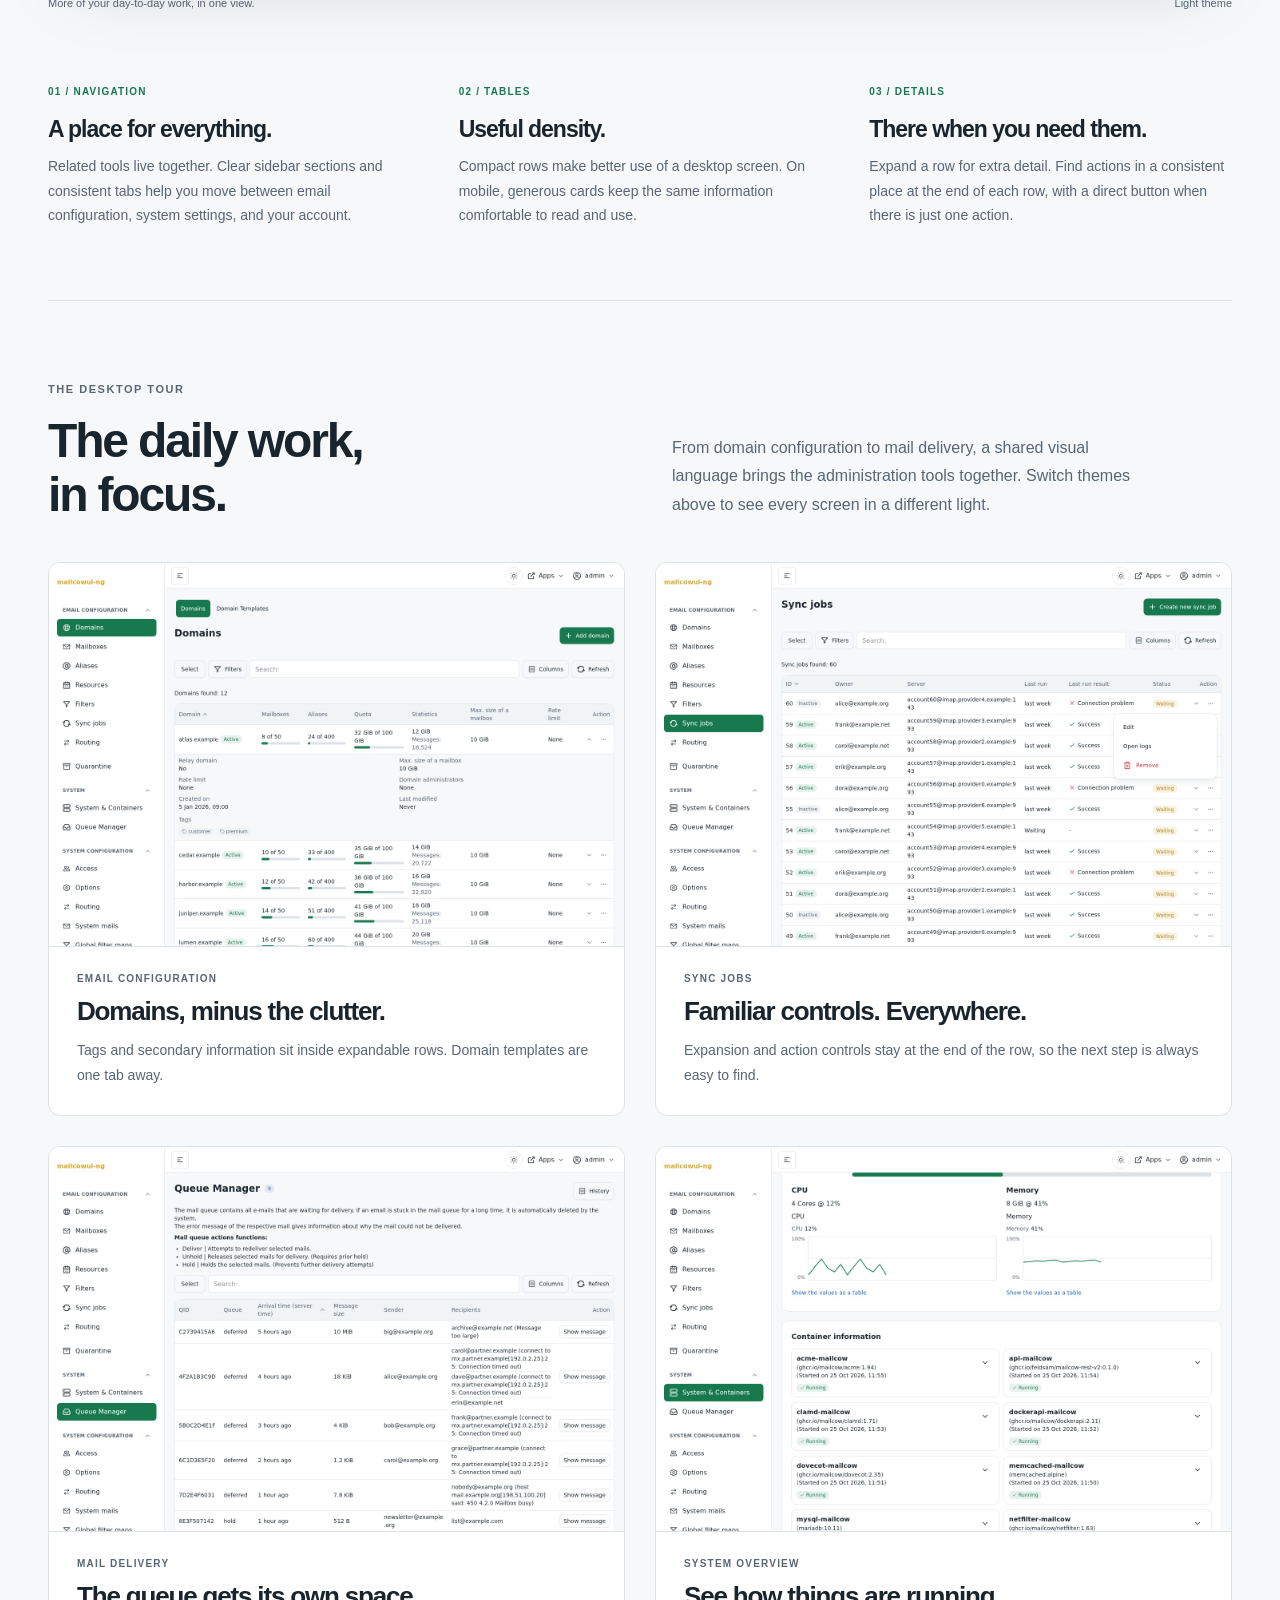
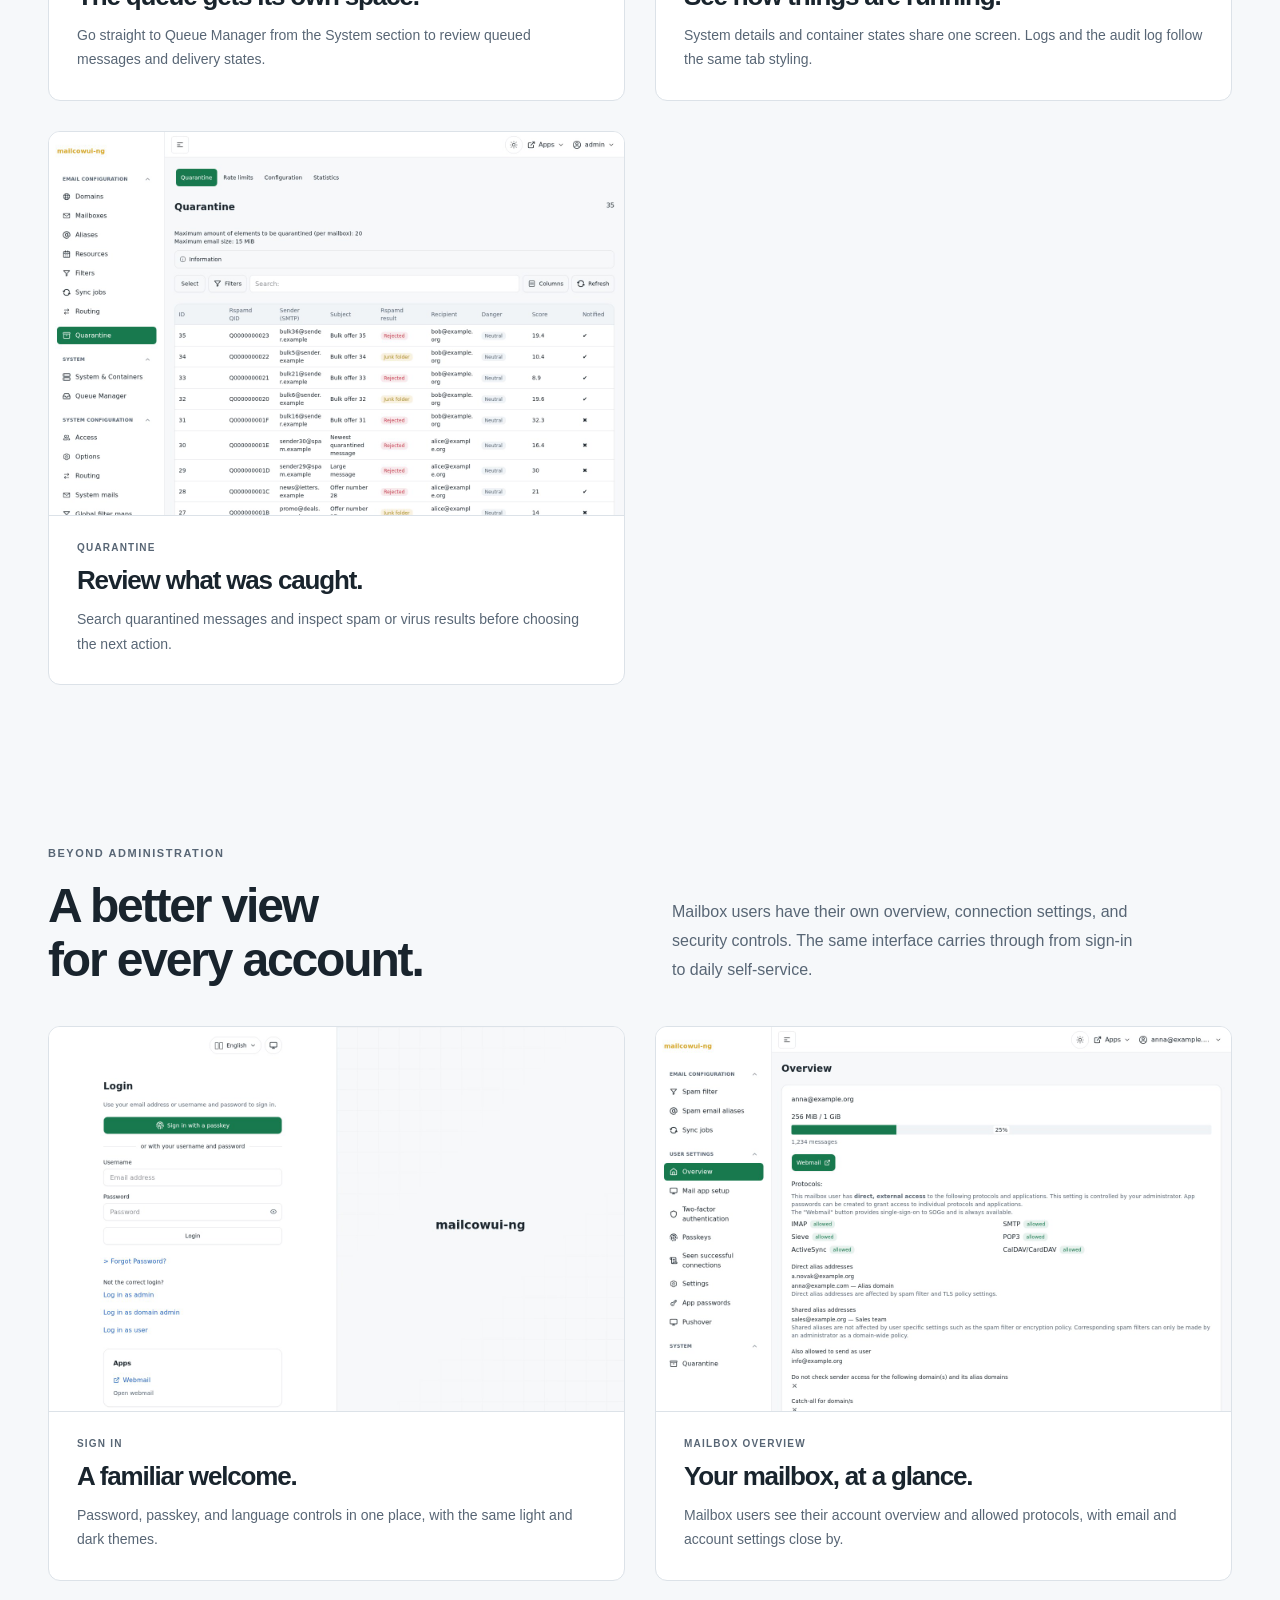
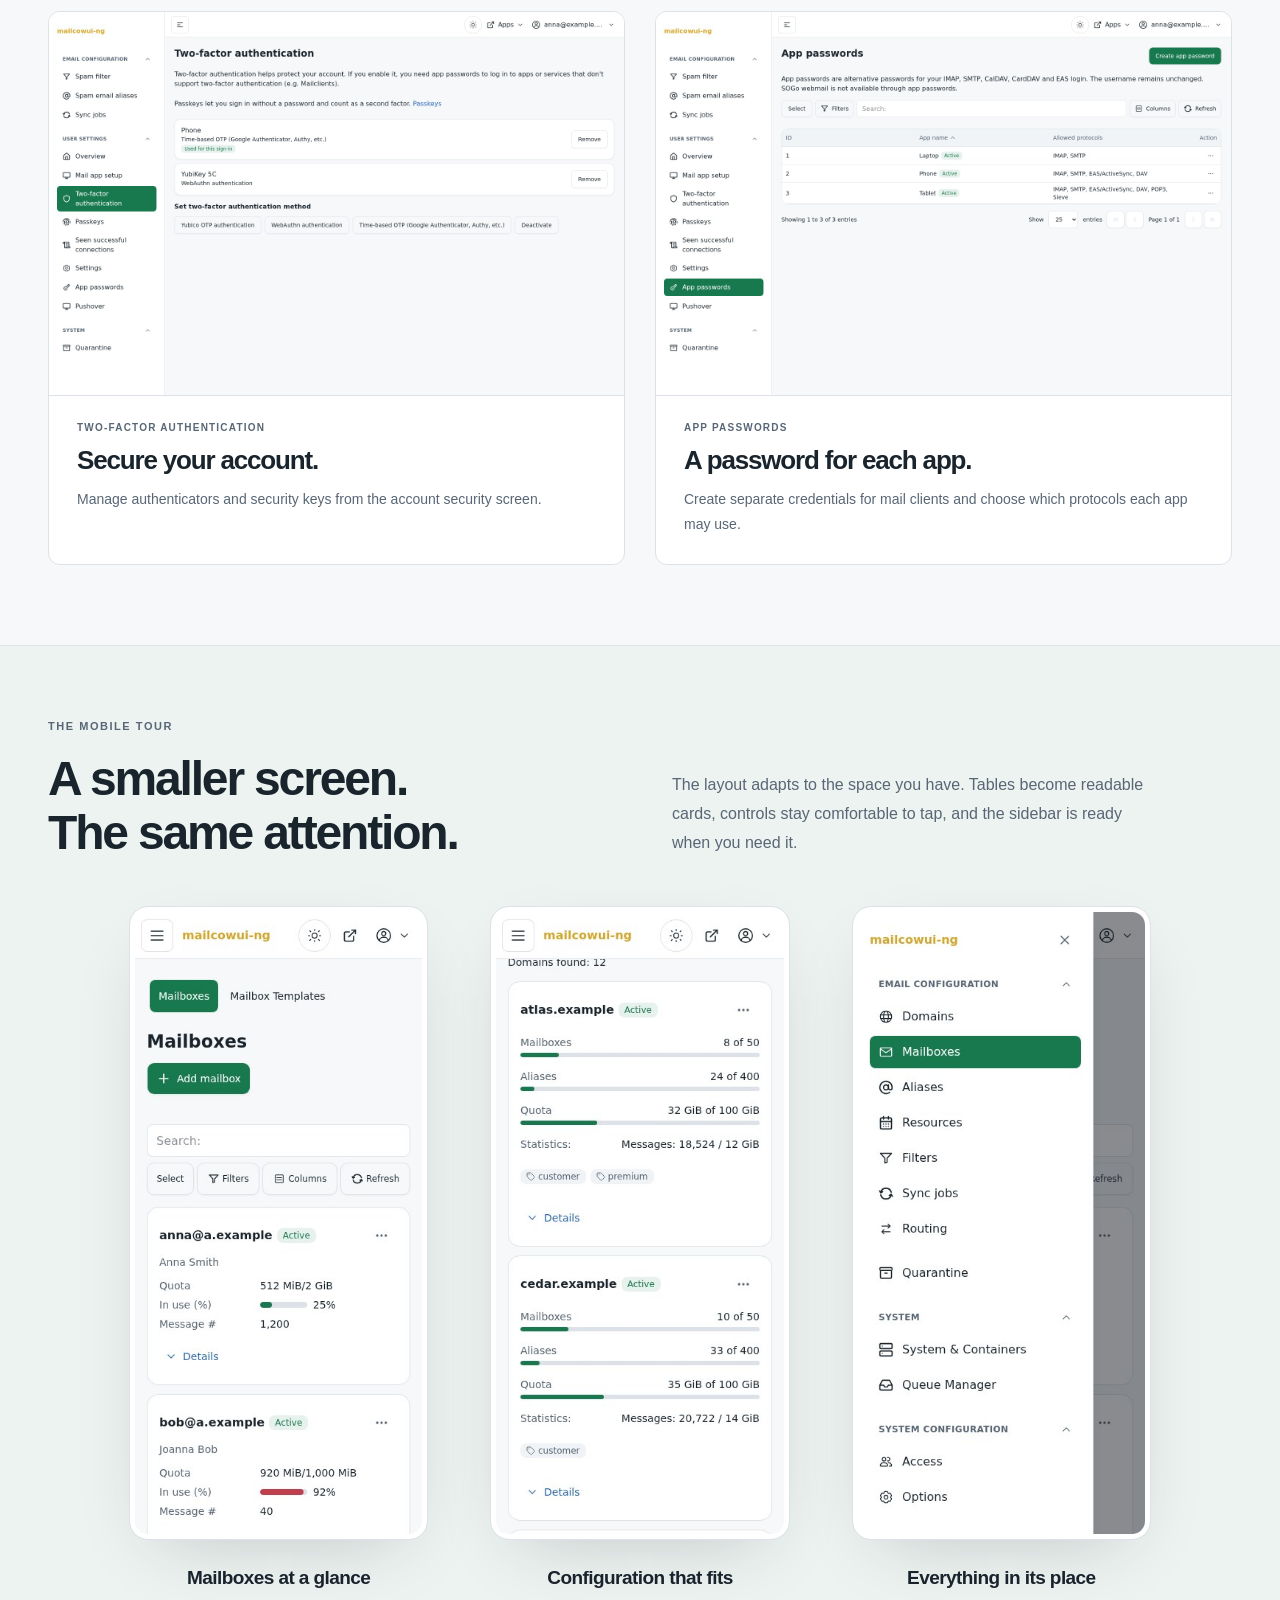
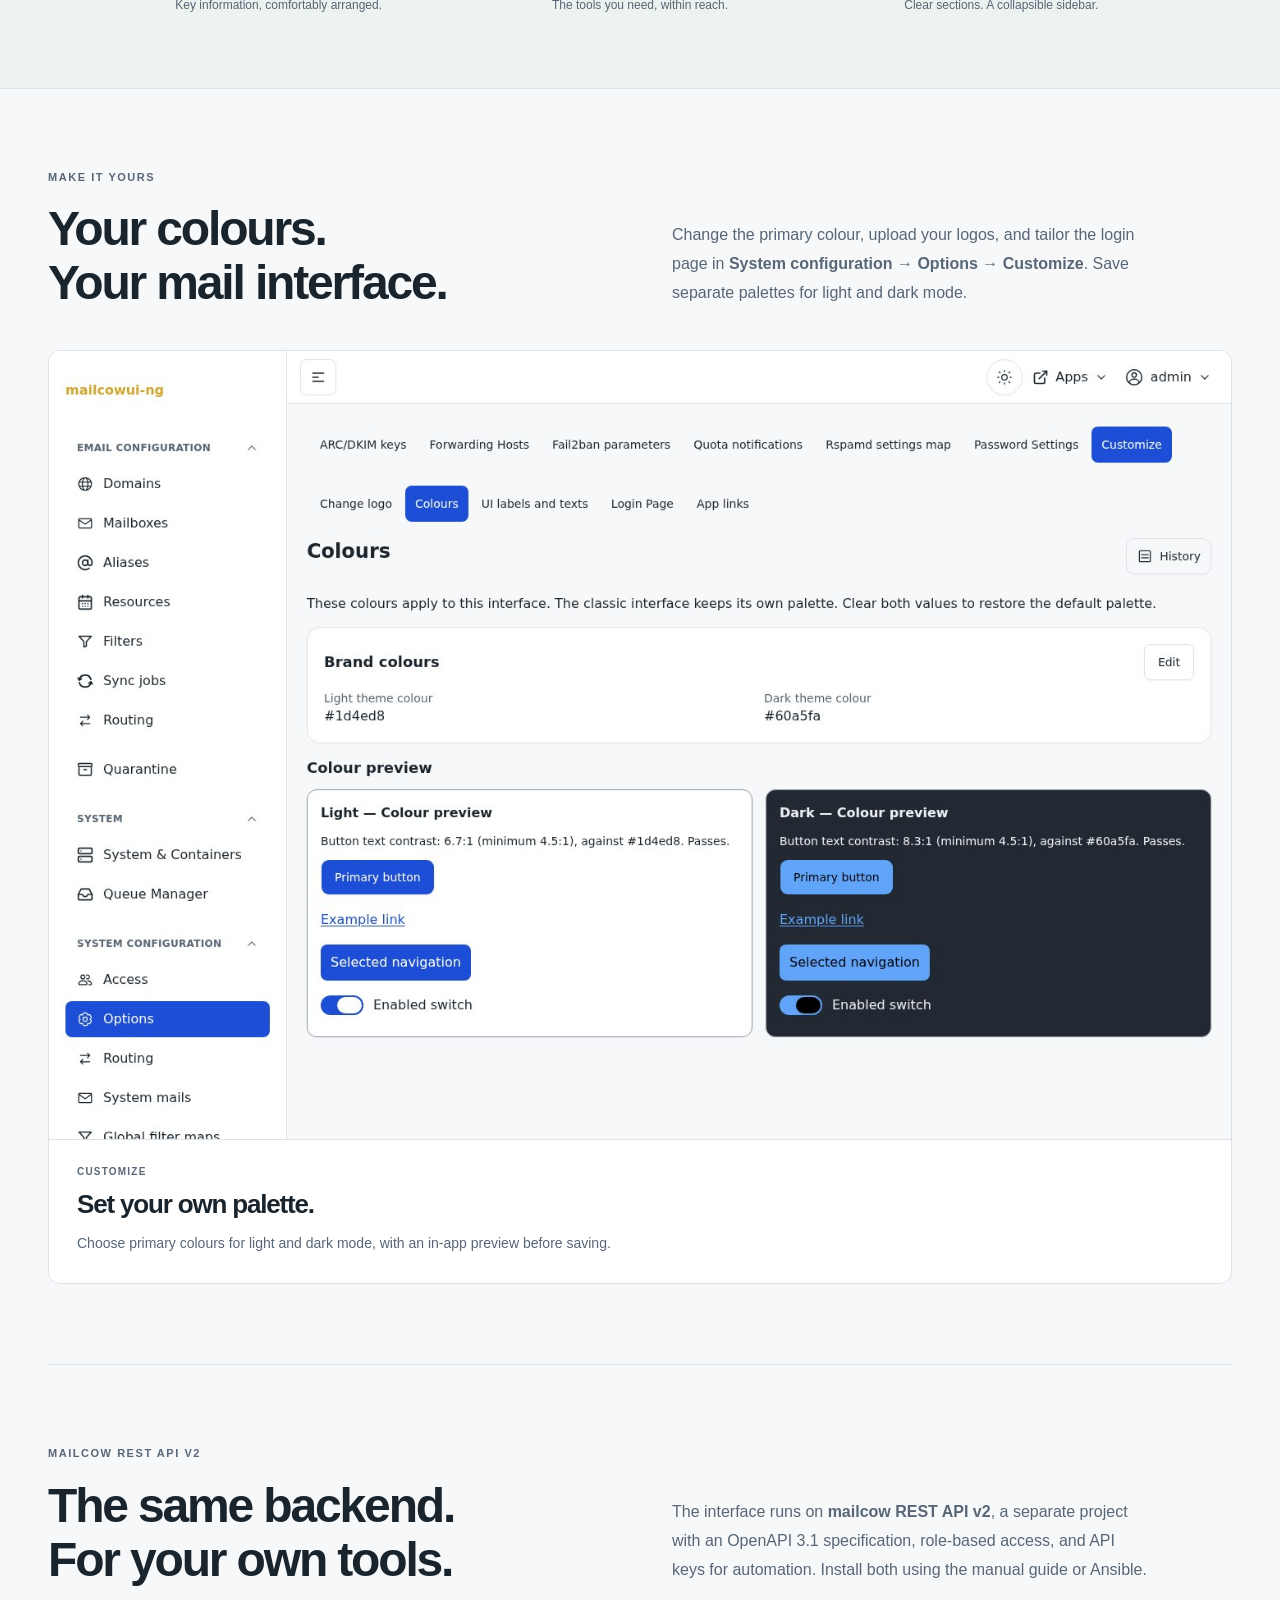
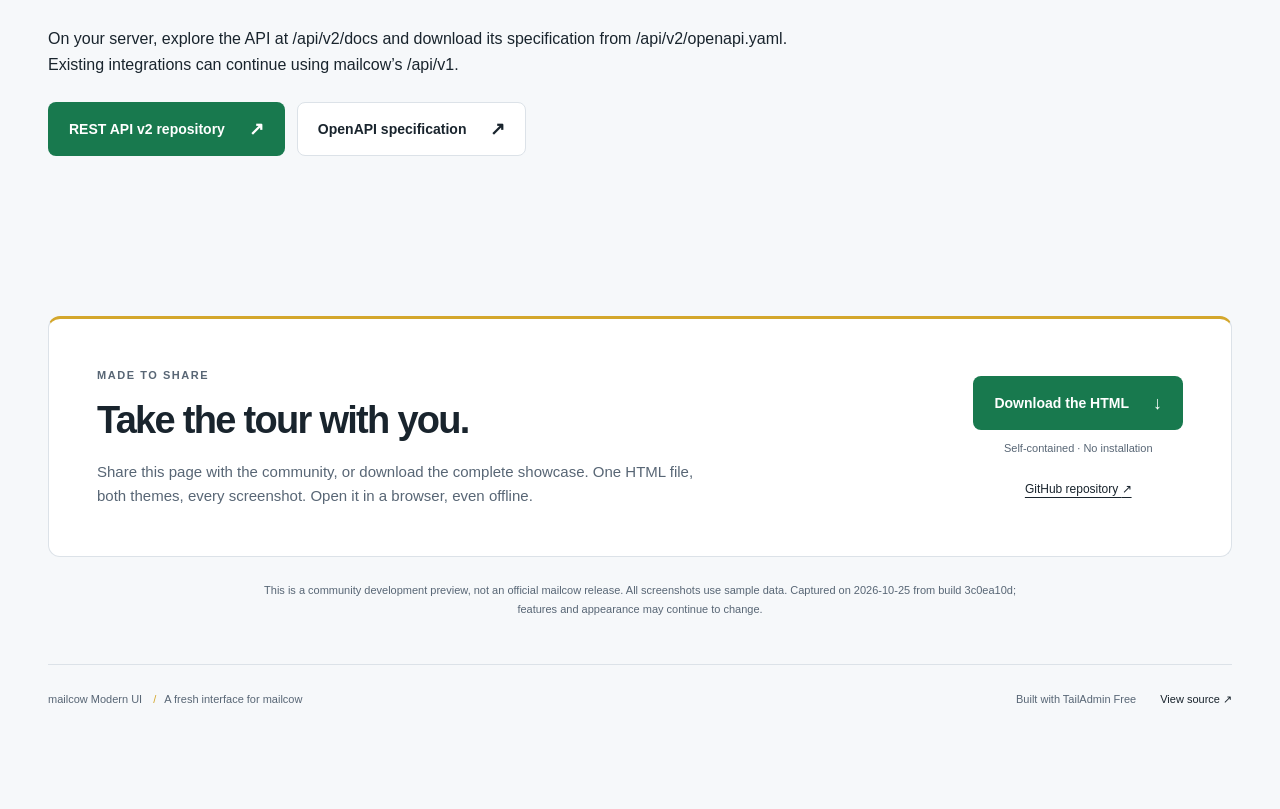
==== commit 9f259631: "Release Community Preview 3 with DNS diagnostics fixes" ====
--- a/docs/index.html
+++ b/docs/index.html
@@ -29,8 +29,8 @@
       <details class="install-menu">
         <summary>Install <svg viewBox="0 0 24 24" fill="none" stroke="currentColor" stroke-width="2" stroke-linecap="round" stroke-linejoin="round" aria-hidden="true"><path d="m6 9 6 6 6-6" /></svg></summary>
         <div class="install-options">
-          <a href="https://github.com/FELDSAM-INC/mailcow-modern-ui/blob/v0.1.0-preview.2/docs/installation.md"><strong>Manual installation</strong><span>Copy the commands, one step at a time.</span></a>
-          <a href="https://github.com/FELDSAM-INC/mailcow-modern-ui/blob/v0.1.0-preview.2/docs/ansible.md"><strong>Install with Ansible</strong><span>Configure your inventory and run the playbook.</span></a>
+          <a href="https://github.com/FELDSAM-INC/mailcow-modern-ui/blob/v0.1.0-preview.3/docs/installation.md"><strong>Manual installation</strong><span>Copy the commands, one step at a time.</span></a>
+          <a href="https://github.com/FELDSAM-INC/mailcow-modern-ui/blob/v0.1.0-preview.3/docs/ansible.md"><strong>Install with Ansible</strong><span>Configure your inventory and run the playbook.</span></a>
         </div>
       </details>
     </nav>
@@ -41,13 +41,13 @@
   </header>
   <main id="main">
     <section class="hero wrap" aria-labelledby="hero-title">
-      <div class="eyebrow"><span class="status-dot"></span>Community Preview 2 · v0.1.0-preview.2</div>
+      <div class="eyebrow"><span class="status-dot"></span>Community Preview 3 · v0.1.0-preview.3</div>
       <h1 id="hero-title">Your mail server.<br /><span>A clearer view.</span></h1>
       <p class="hero-description">Meet mailcow Modern UI. A refreshed interface for managing mail, with focused navigation, compact desktop tables, and room to breathe on mobile.</p>
       <div class="hero-actions"><a class="button primary" href="#desktop">Explore the interface <span aria-hidden="true">↓</span></a><a class="button secondary" href="mailcow-modern-ui-showcase.html" download="mailcow-modern-ui-showcase.html" data-download>Download this showcase <span aria-hidden="true">↗</span></a></div>
       <p class="hero-note">For mailcow <strong>2026-09a or newer</strong>, including <strong>2026-10</strong>. Older releases remain untested; compatibility depends on their database schema. <a class="text-link" href="https://github.com/FELDSAM-INC/mailcow-modern-ui/blob/main/docs/compatibility.md">Compatibility details</a></p>
       <p class="hero-note">Actual app screenshots · Sample data · Light &amp; dark themes · <a class="text-link" href="#customize">Customize your interface</a></p>
-      <p><a class="text-link" href="https://github.com/FELDSAM-INC/mailcow-modern-ui/releases/tag/v0.1.0-preview.2">Release notes</a> &nbsp; / &nbsp; <a class="text-link" href="https://github.com/FELDSAM-INC/mailcow-modern-ui/blob/v0.1.0-preview.2/docs/installation.md">Manual installation</a> &nbsp; / &nbsp; <a class="text-link" href="https://github.com/FELDSAM-INC/mailcow-modern-ui/blob/v0.1.0-preview.2/docs/ansible.md">Install with Ansible</a></p>
+      <p><a class="text-link" href="https://github.com/FELDSAM-INC/mailcow-modern-ui/releases/tag/v0.1.0-preview.3">Release notes</a> &nbsp; / &nbsp; <a class="text-link" href="https://github.com/FELDSAM-INC/mailcow-modern-ui/blob/v0.1.0-preview.3/docs/installation.md">Manual installation</a> &nbsp; / &nbsp; <a class="text-link" href="https://github.com/FELDSAM-INC/mailcow-modern-ui/blob/v0.1.0-preview.3/docs/ansible.md">Install with Ansible</a></p>
     </section>
     <section class="hero-preview wrap" aria-label="Mailbox management preview">
       <div class="preview-heading"><span><span class="section-number">01</span>Mailbox management</span><span class="enlarge-hint">Select a screenshot to explore</span></div>
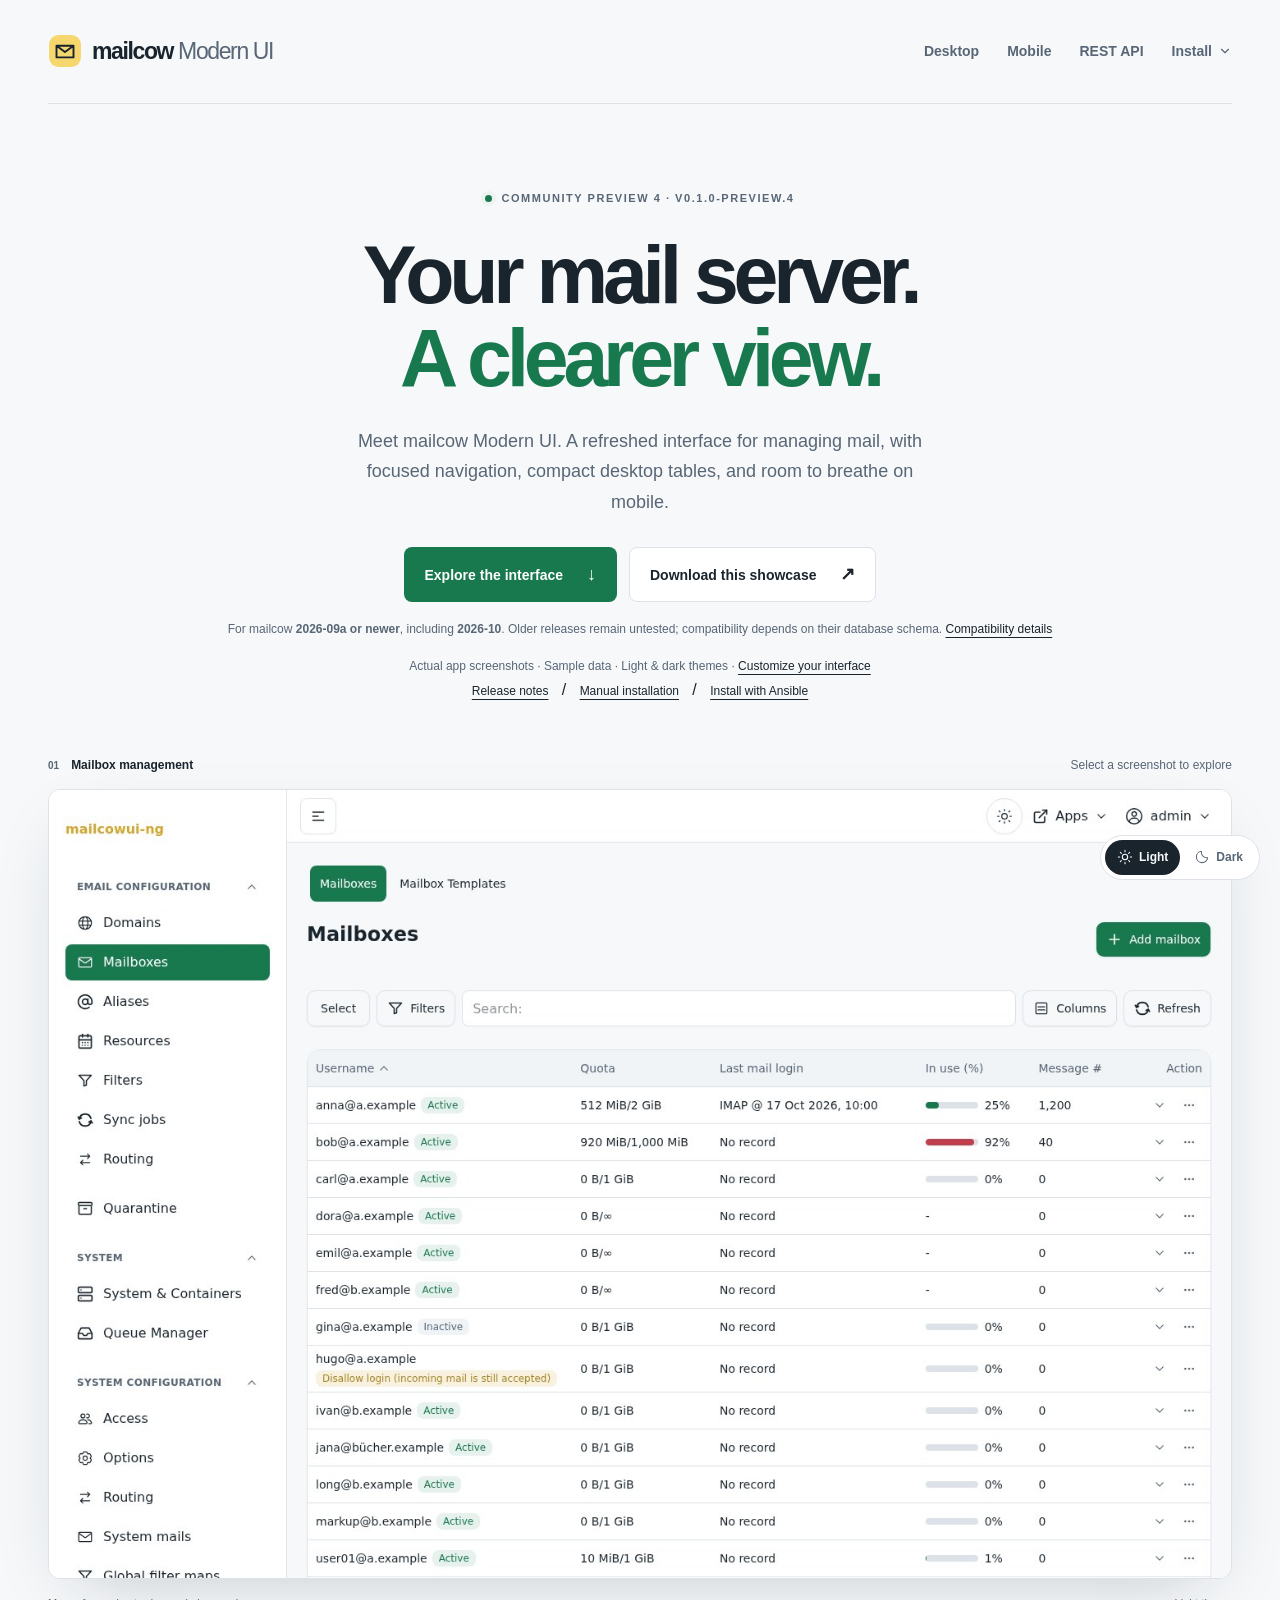
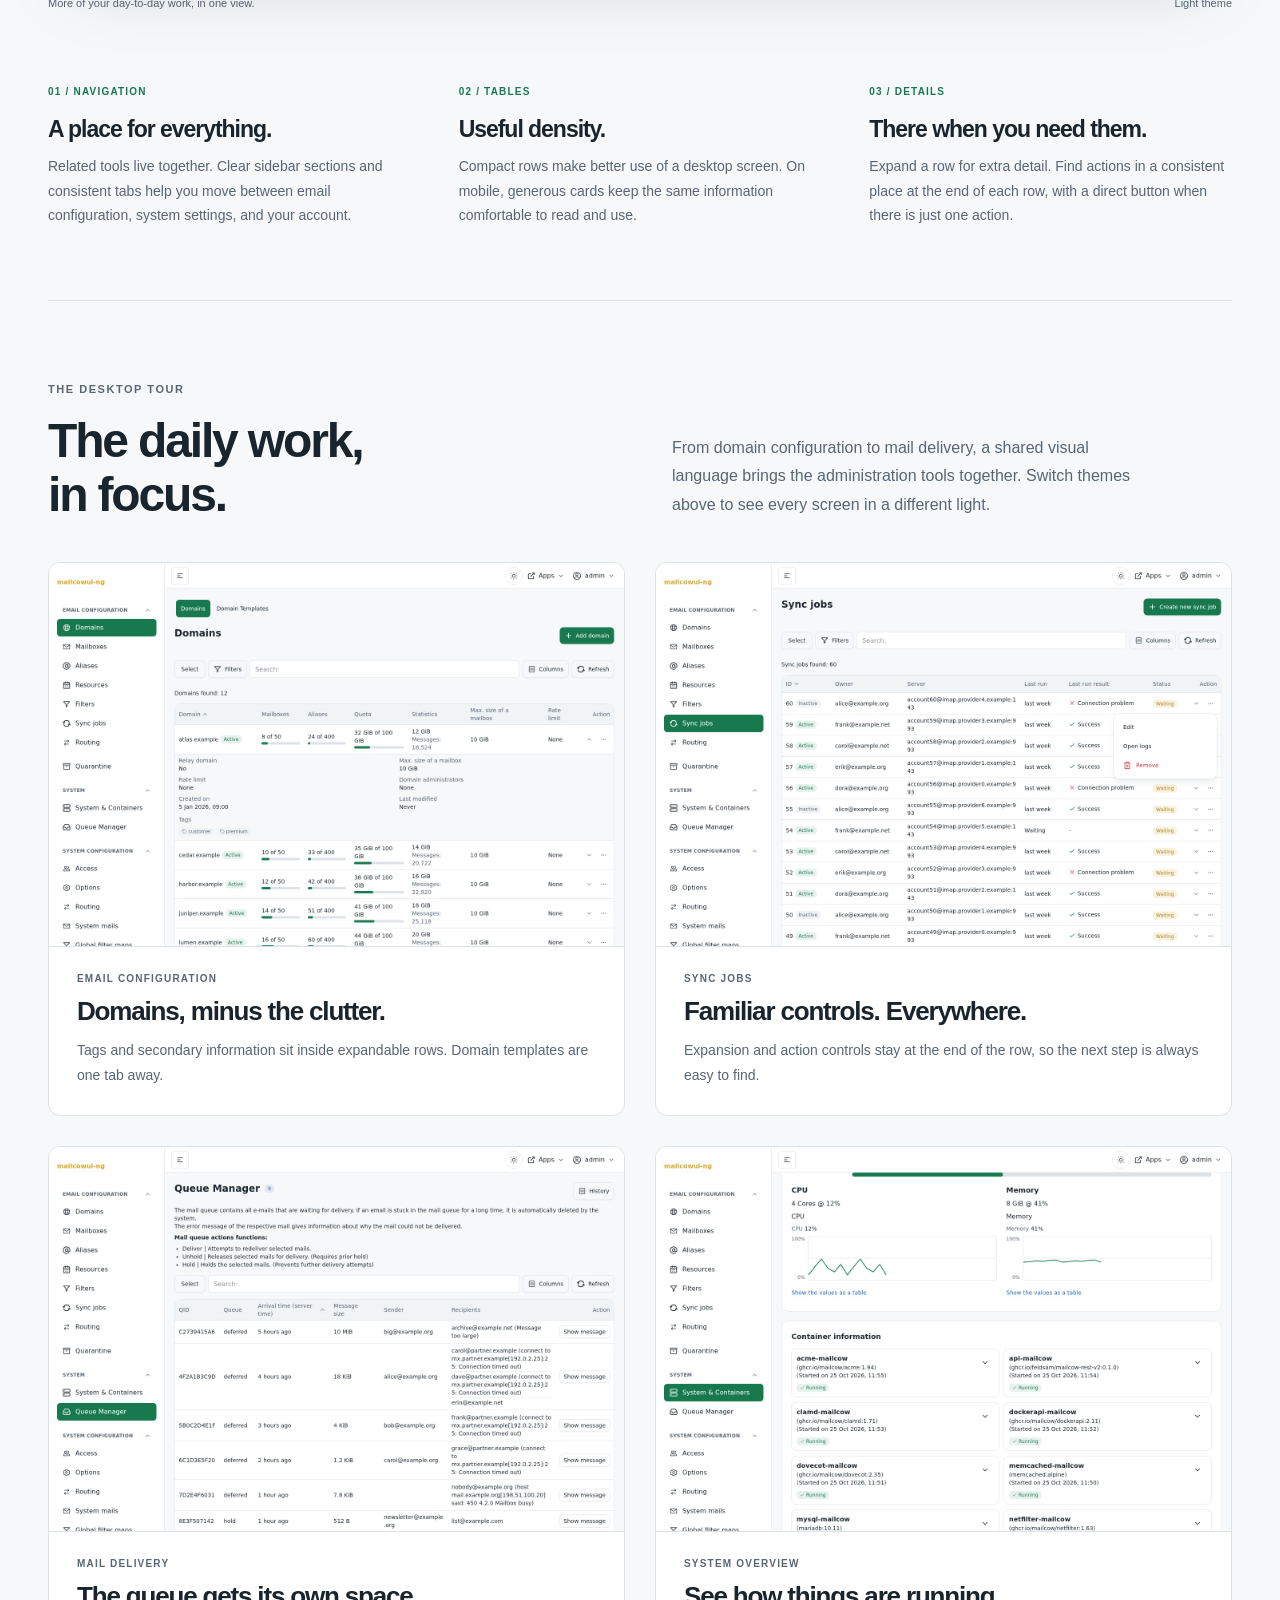
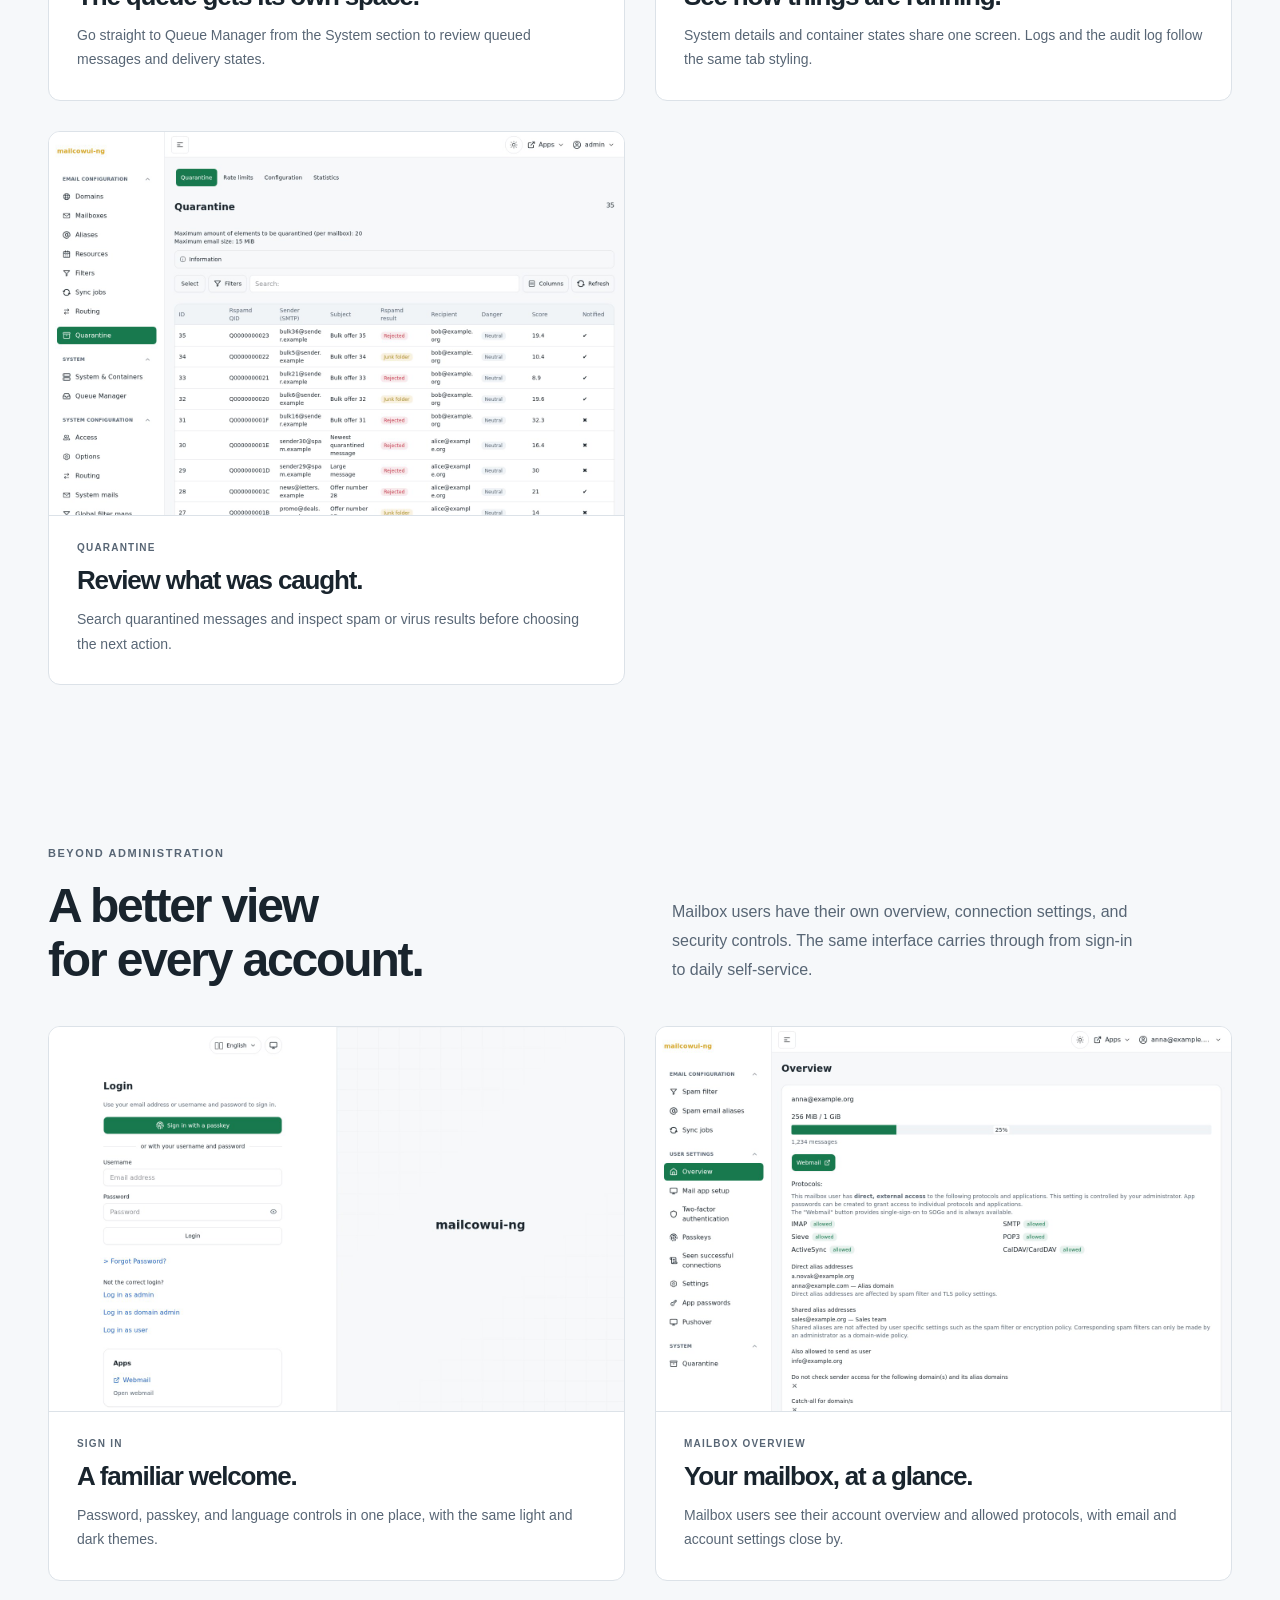
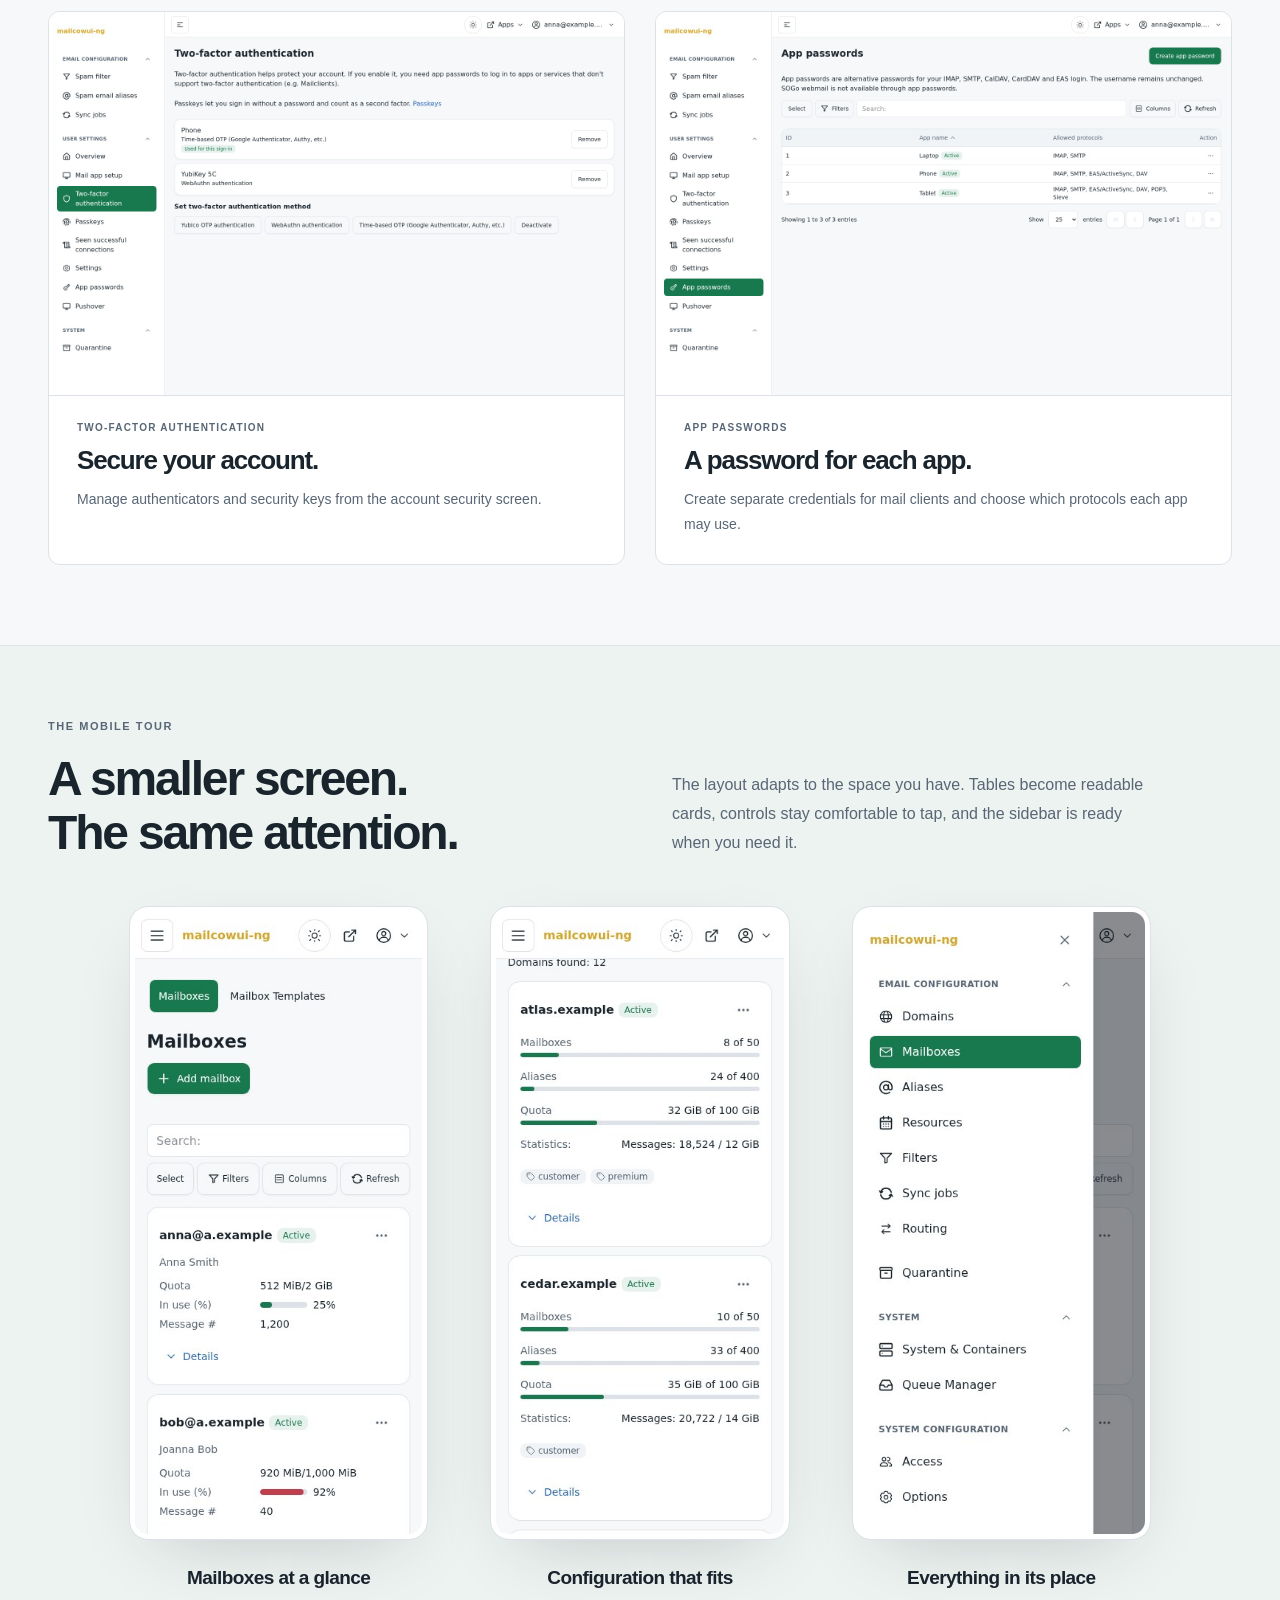
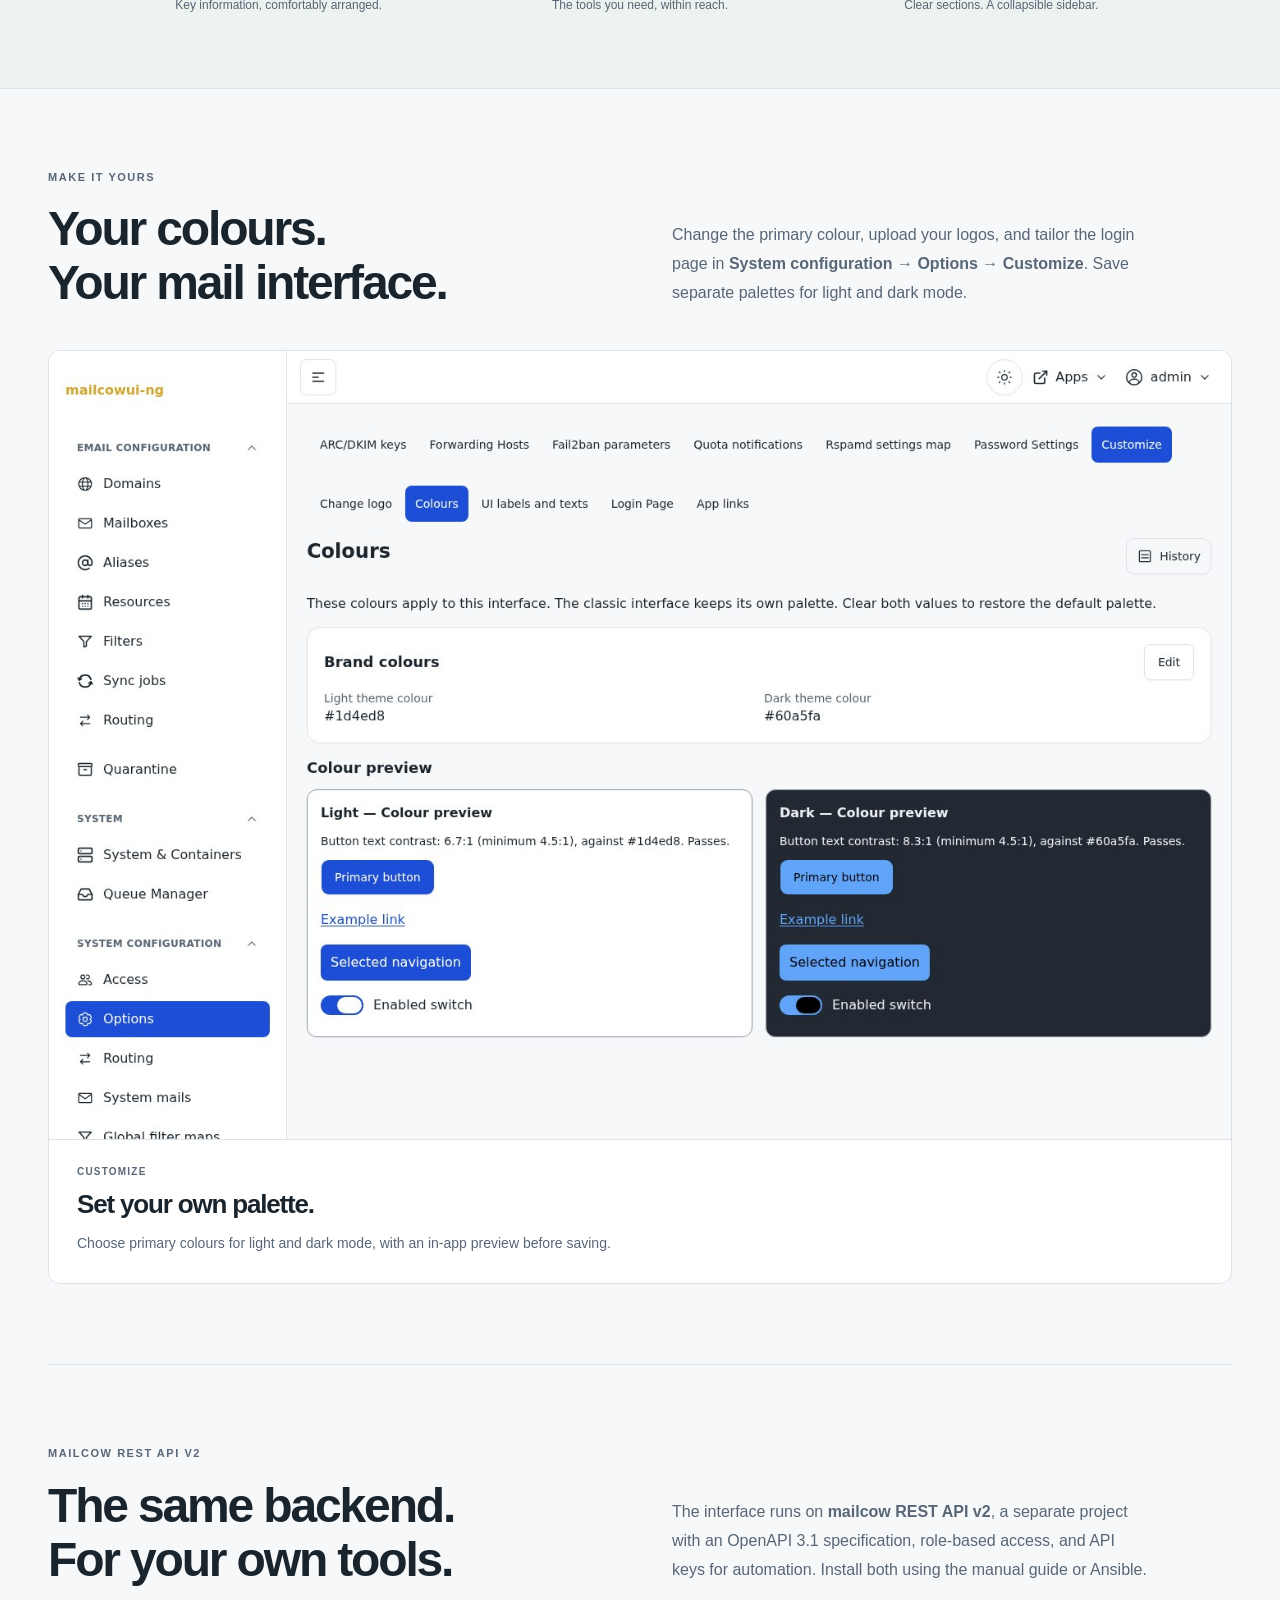
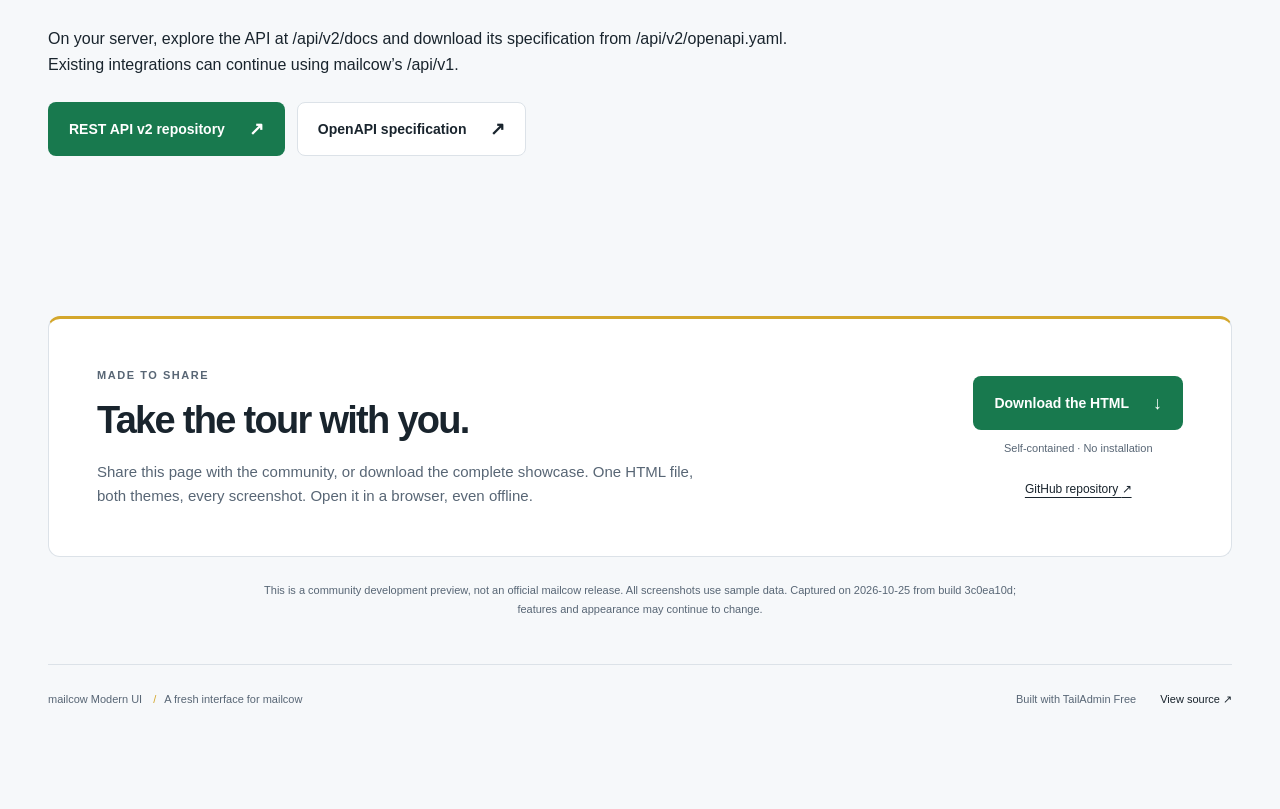
==== commit 0e6b6483: "Release Community Preview 4 with dependency security fixes" ====
--- a/docs/index.html
+++ b/docs/index.html
@@ -29,8 +29,8 @@
       <details class="install-menu">
         <summary>Install <svg viewBox="0 0 24 24" fill="none" stroke="currentColor" stroke-width="2" stroke-linecap="round" stroke-linejoin="round" aria-hidden="true"><path d="m6 9 6 6 6-6" /></svg></summary>
         <div class="install-options">
-          <a href="https://github.com/FELDSAM-INC/mailcow-modern-ui/blob/v0.1.0-preview.3/docs/installation.md"><strong>Manual installation</strong><span>Copy the commands, one step at a time.</span></a>
-          <a href="https://github.com/FELDSAM-INC/mailcow-modern-ui/blob/v0.1.0-preview.3/docs/ansible.md"><strong>Install with Ansible</strong><span>Configure your inventory and run the playbook.</span></a>
+          <a href="https://github.com/FELDSAM-INC/mailcow-modern-ui/blob/v0.1.0-preview.4/docs/installation.md"><strong>Manual installation</strong><span>Copy the commands, one step at a time.</span></a>
+          <a href="https://github.com/FELDSAM-INC/mailcow-modern-ui/blob/v0.1.0-preview.4/docs/ansible.md"><strong>Install with Ansible</strong><span>Configure your inventory and run the playbook.</span></a>
         </div>
       </details>
     </nav>
@@ -41,13 +41,13 @@
   </header>
   <main id="main">
     <section class="hero wrap" aria-labelledby="hero-title">
-      <div class="eyebrow"><span class="status-dot"></span>Community Preview 3 · v0.1.0-preview.3</div>
+      <div class="eyebrow"><span class="status-dot"></span>Community Preview 4 · v0.1.0-preview.4</div>
       <h1 id="hero-title">Your mail server.<br /><span>A clearer view.</span></h1>
       <p class="hero-description">Meet mailcow Modern UI. A refreshed interface for managing mail, with focused navigation, compact desktop tables, and room to breathe on mobile.</p>
       <div class="hero-actions"><a class="button primary" href="#desktop">Explore the interface <span aria-hidden="true">↓</span></a><a class="button secondary" href="mailcow-modern-ui-showcase.html" download="mailcow-modern-ui-showcase.html" data-download>Download this showcase <span aria-hidden="true">↗</span></a></div>
       <p class="hero-note">For mailcow <strong>2026-09a or newer</strong>, including <strong>2026-10</strong>. Older releases remain untested; compatibility depends on their database schema. <a class="text-link" href="https://github.com/FELDSAM-INC/mailcow-modern-ui/blob/main/docs/compatibility.md">Compatibility details</a></p>
       <p class="hero-note">Actual app screenshots · Sample data · Light &amp; dark themes · <a class="text-link" href="#customize">Customize your interface</a></p>
-      <p><a class="text-link" href="https://github.com/FELDSAM-INC/mailcow-modern-ui/releases/tag/v0.1.0-preview.3">Release notes</a> &nbsp; / &nbsp; <a class="text-link" href="https://github.com/FELDSAM-INC/mailcow-modern-ui/blob/v0.1.0-preview.3/docs/installation.md">Manual installation</a> &nbsp; / &nbsp; <a class="text-link" href="https://github.com/FELDSAM-INC/mailcow-modern-ui/blob/v0.1.0-preview.3/docs/ansible.md">Install with Ansible</a></p>
+      <p><a class="text-link" href="https://github.com/FELDSAM-INC/mailcow-modern-ui/releases/tag/v0.1.0-preview.4">Release notes</a> &nbsp; / &nbsp; <a class="text-link" href="https://github.com/FELDSAM-INC/mailcow-modern-ui/blob/v0.1.0-preview.4/docs/installation.md">Manual installation</a> &nbsp; / &nbsp; <a class="text-link" href="https://github.com/FELDSAM-INC/mailcow-modern-ui/blob/v0.1.0-preview.4/docs/ansible.md">Install with Ansible</a></p>
     </section>
     <section class="hero-preview wrap" aria-label="Mailbox management preview">
       <div class="preview-heading"><span><span class="section-number">01</span>Mailbox management</span><span class="enlarge-hint">Select a screenshot to explore</span></div>
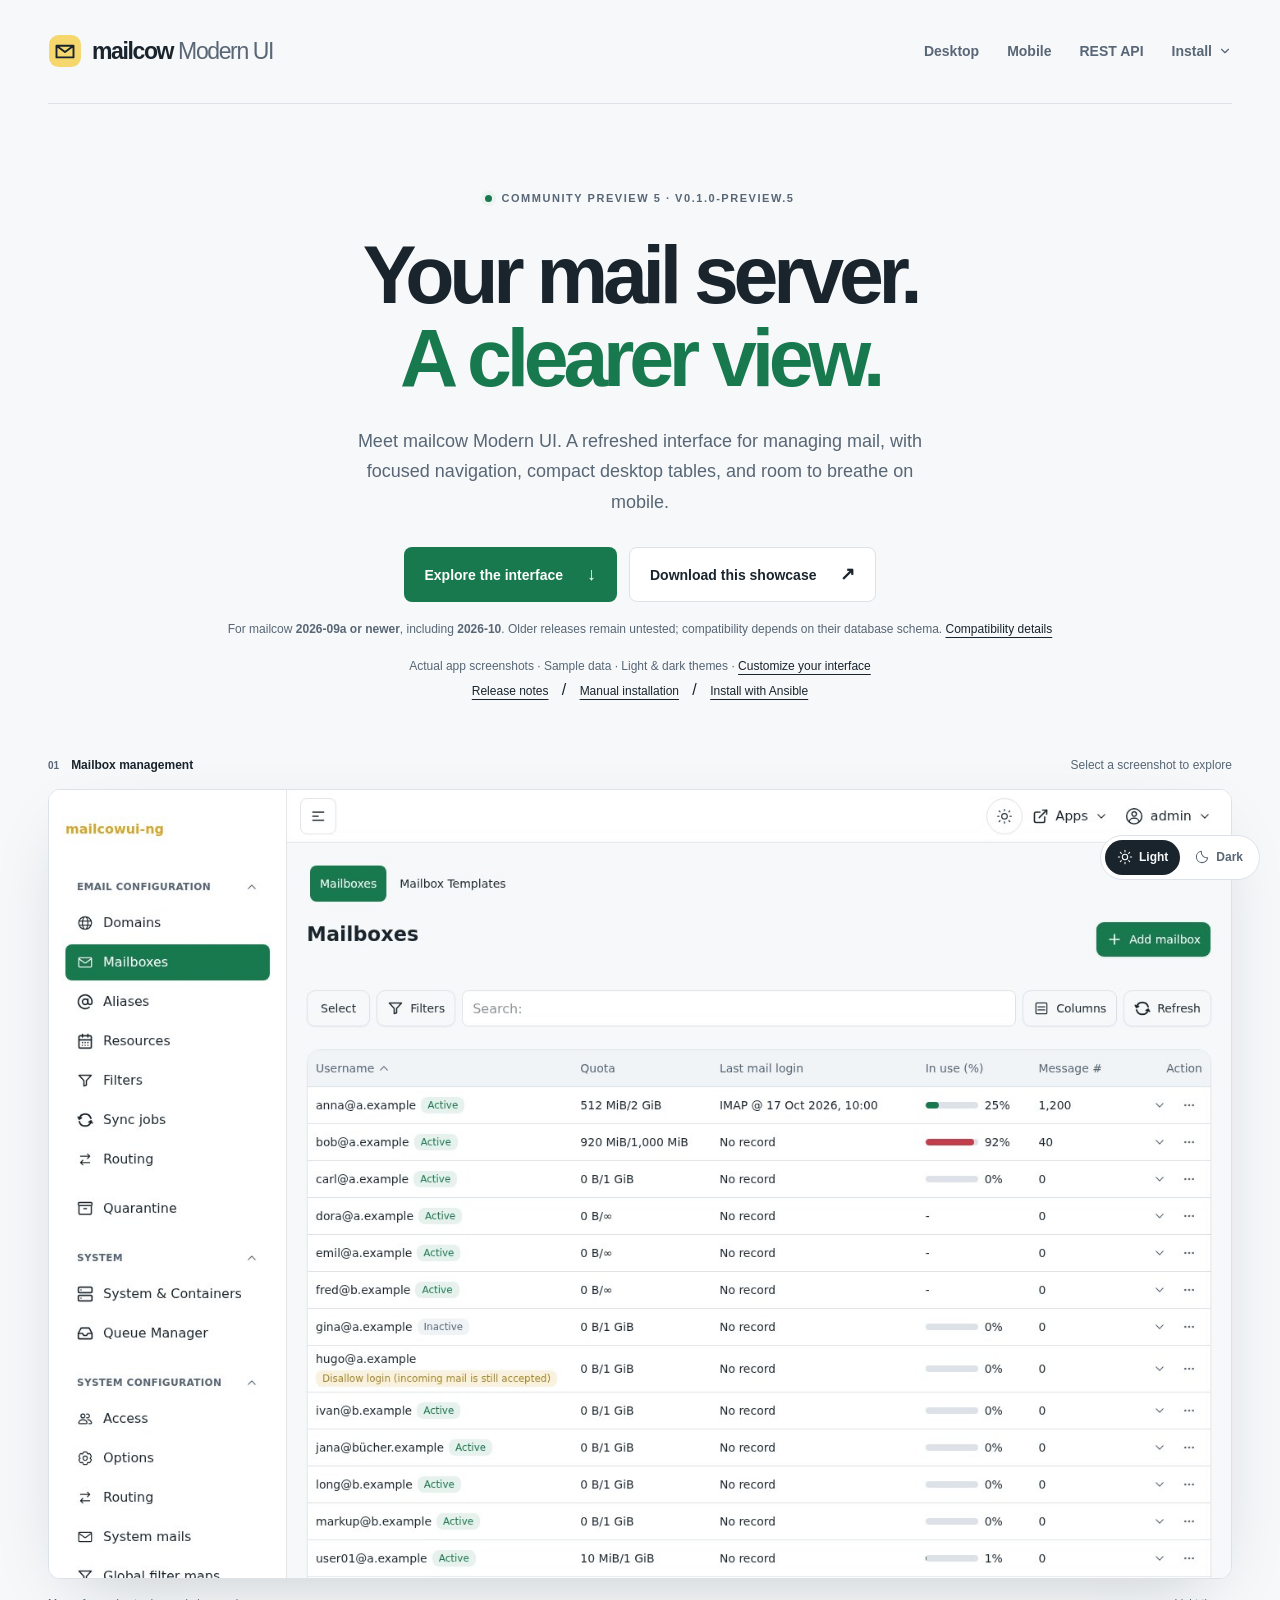
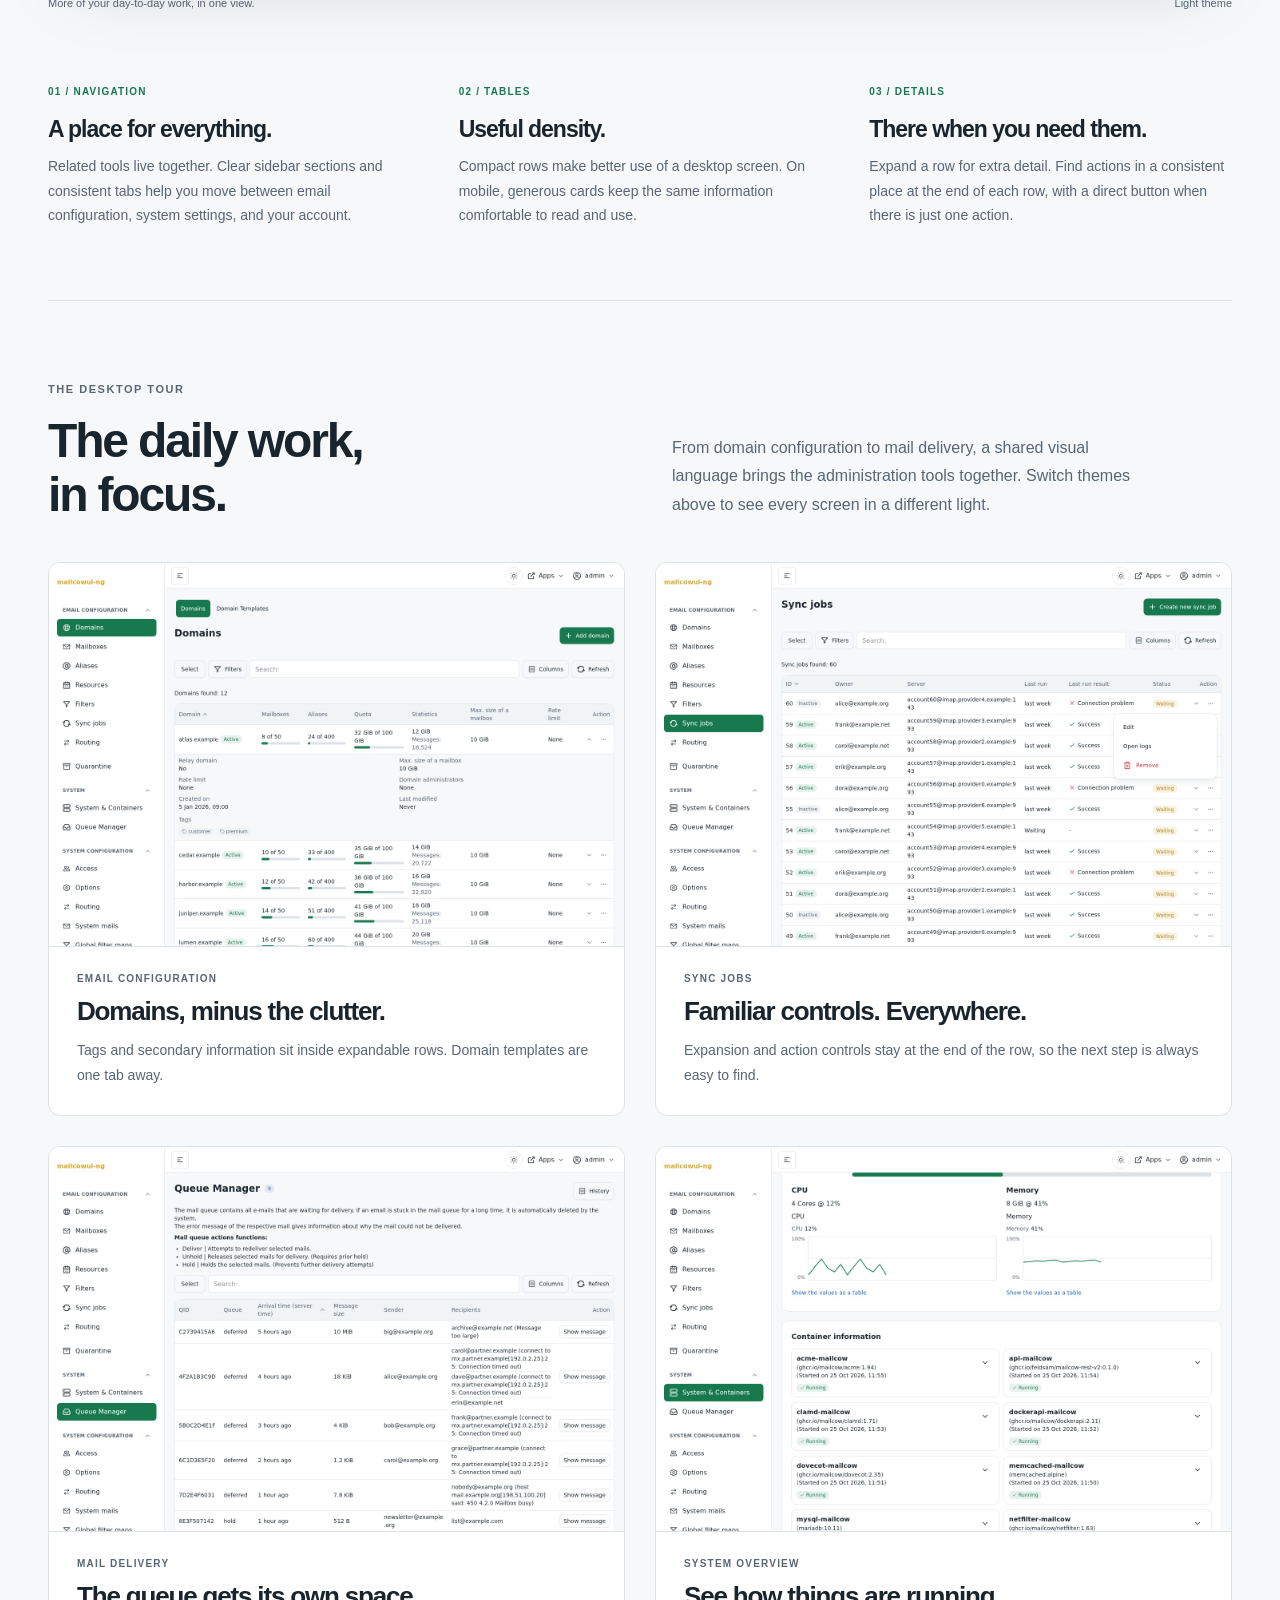
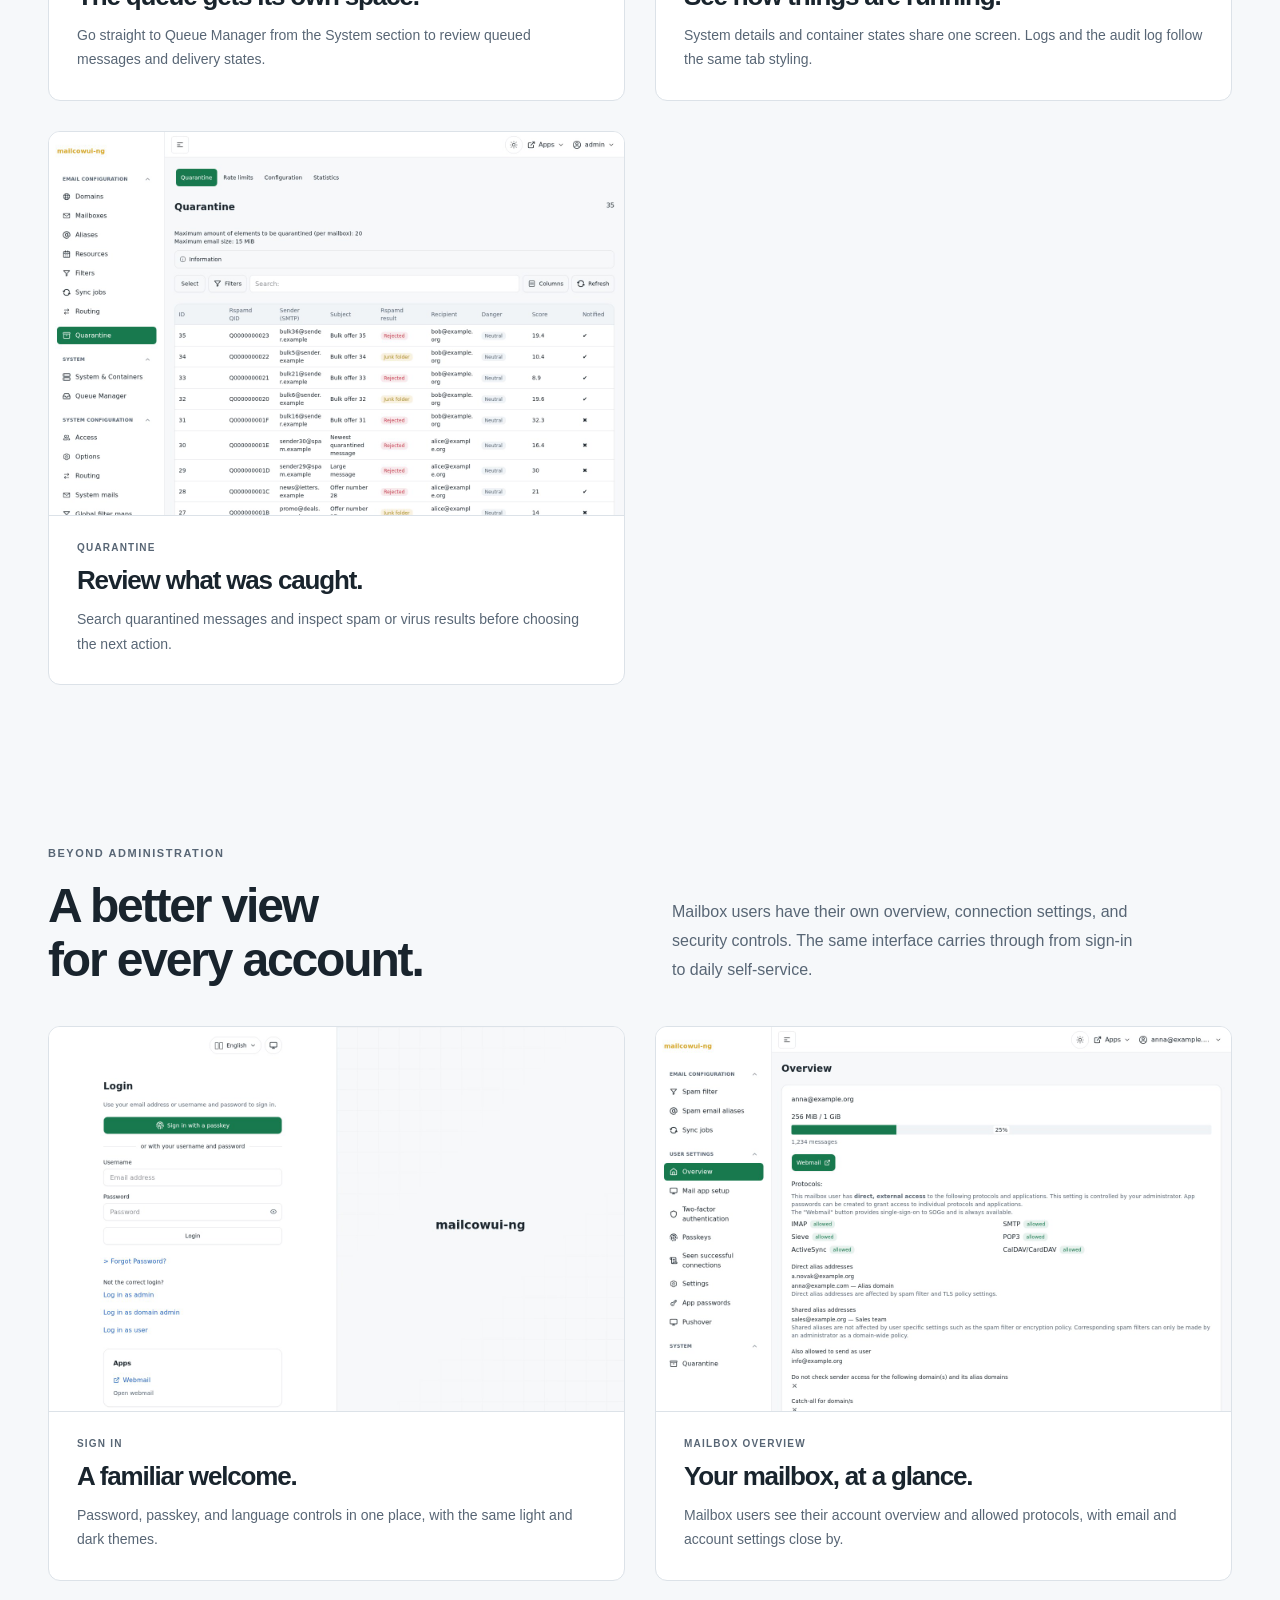
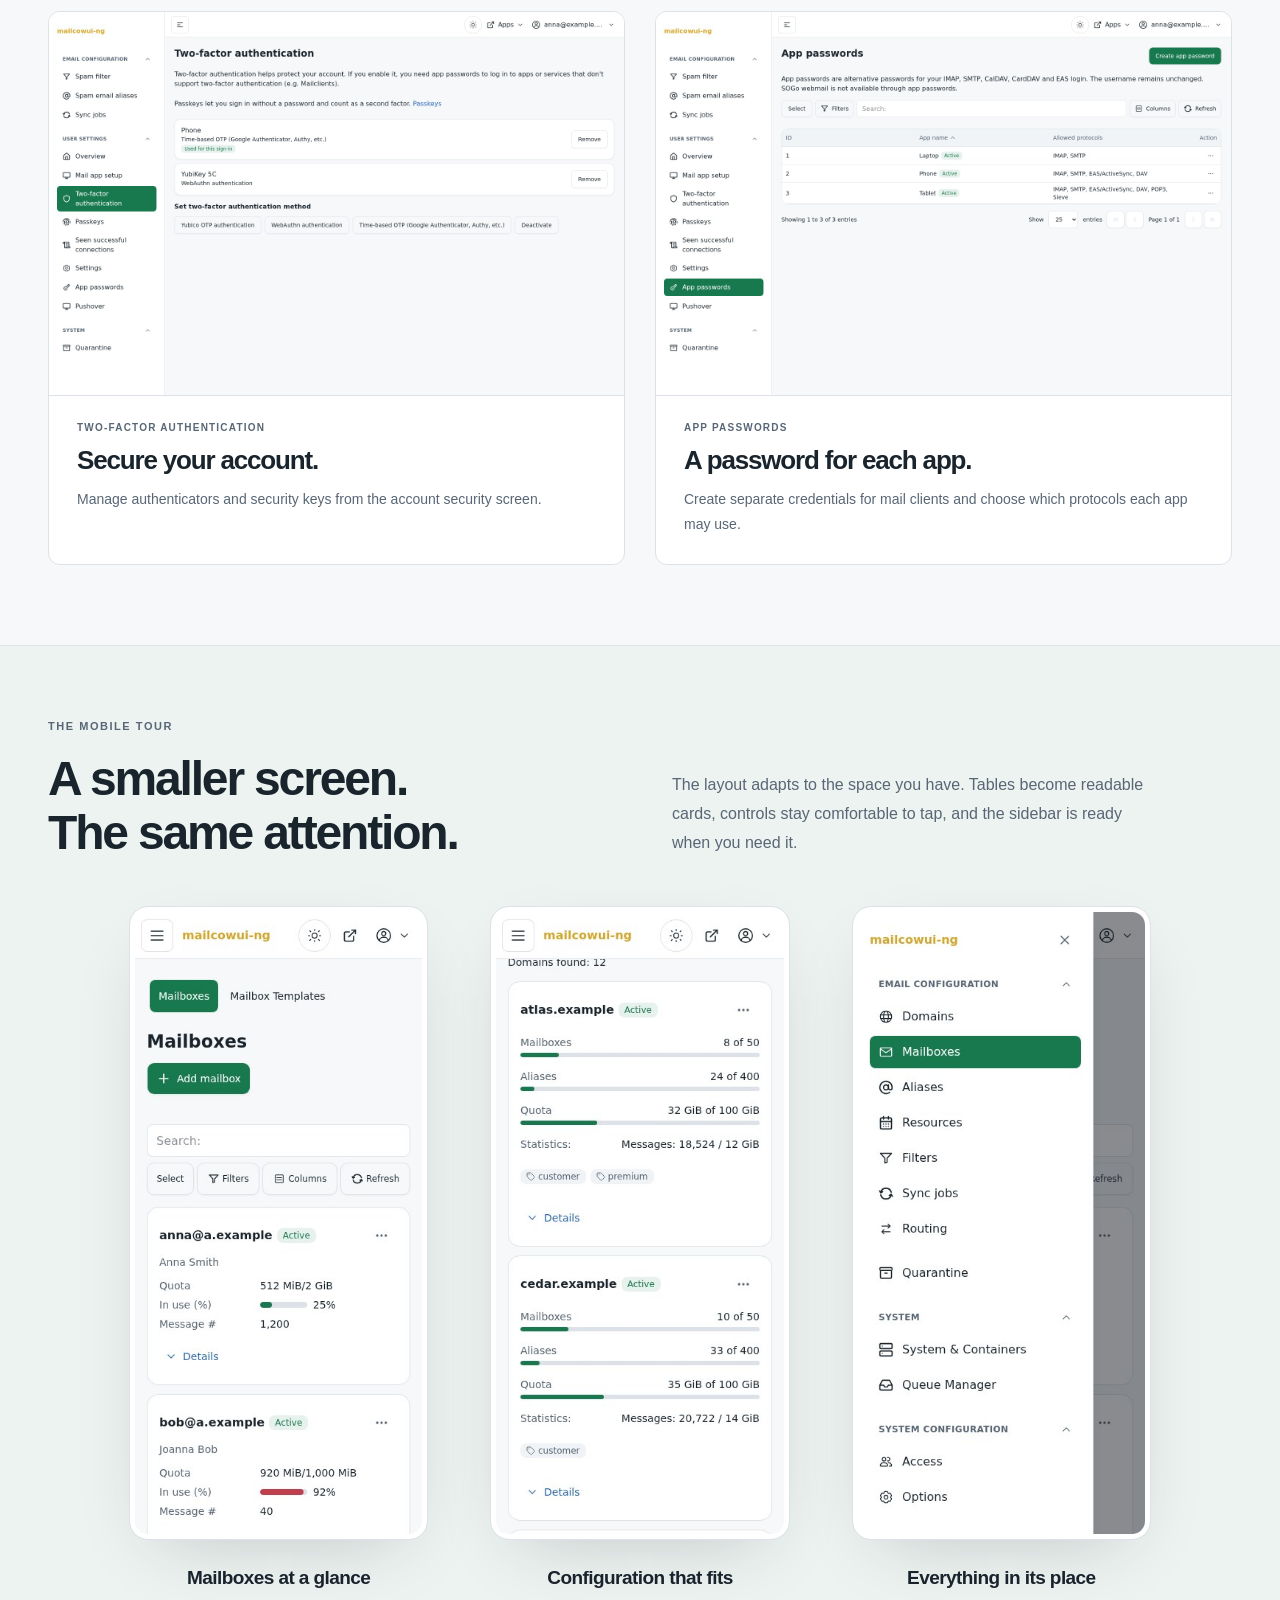
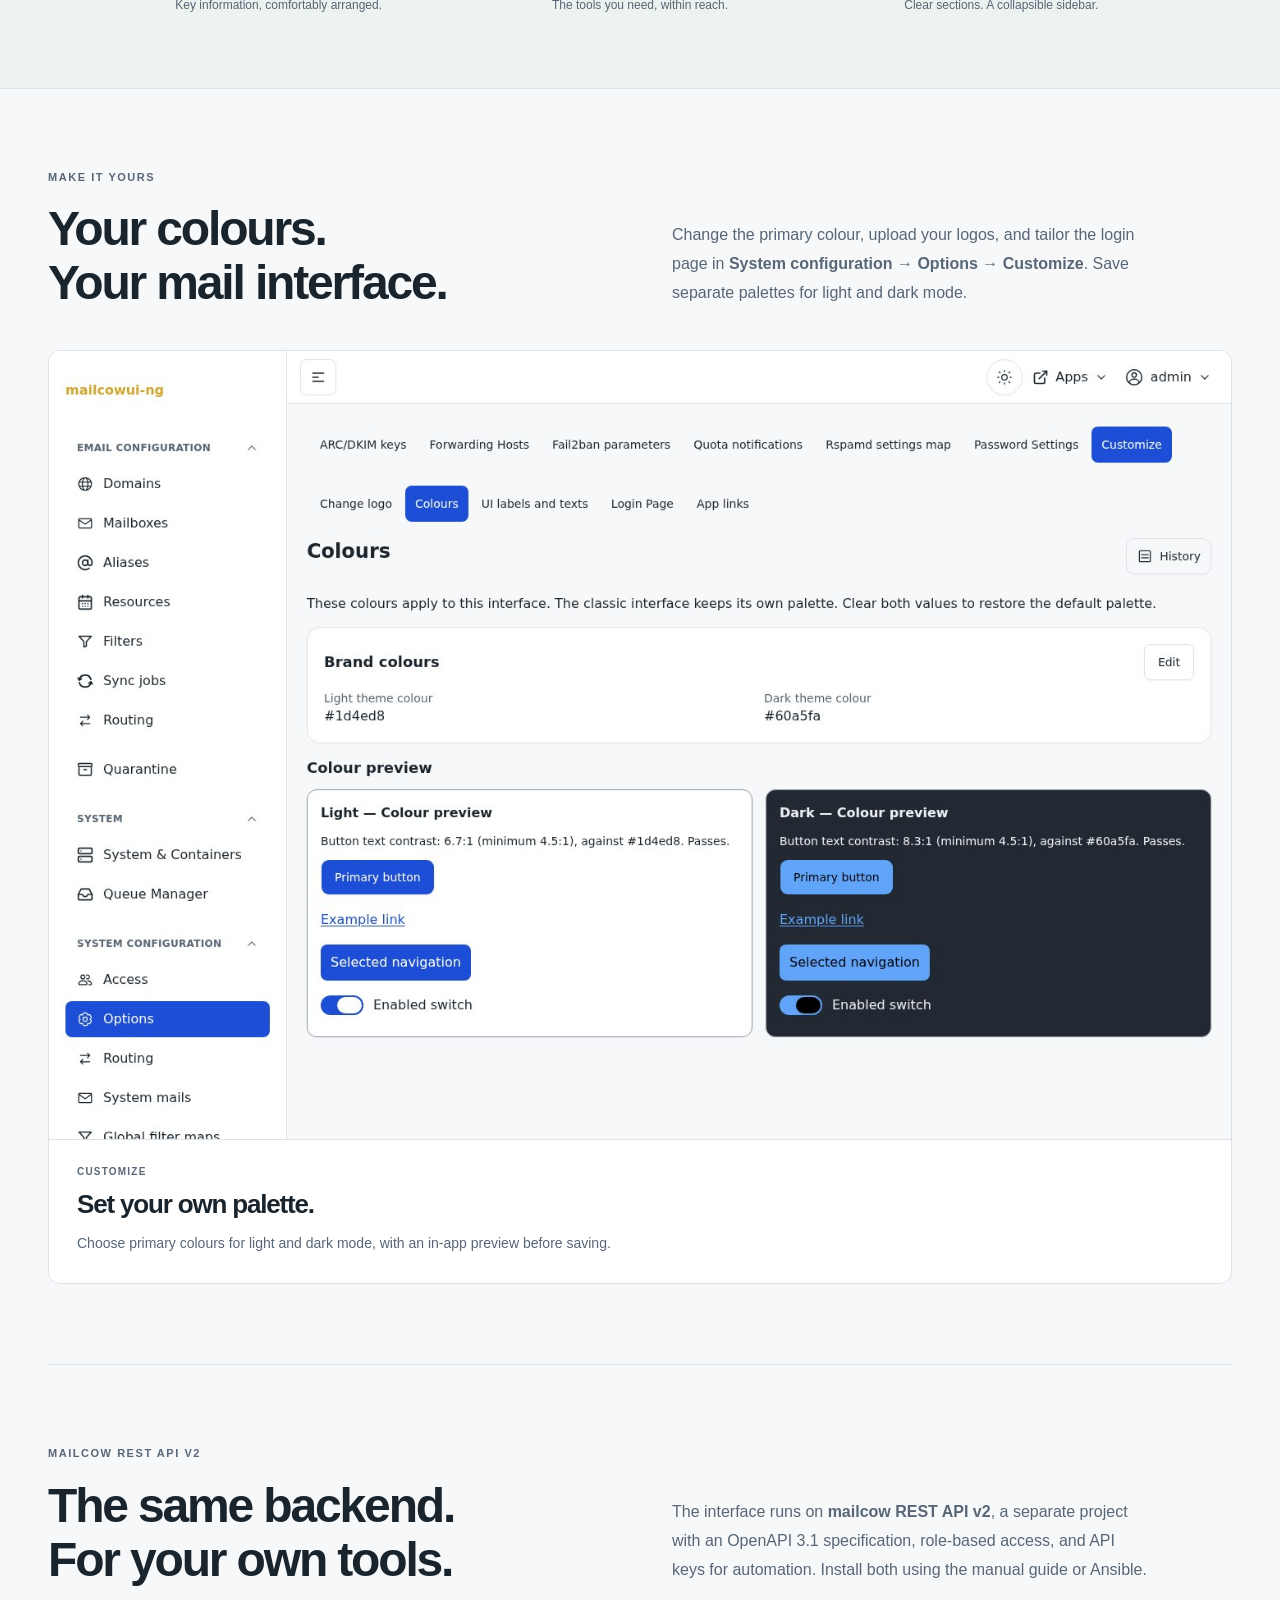
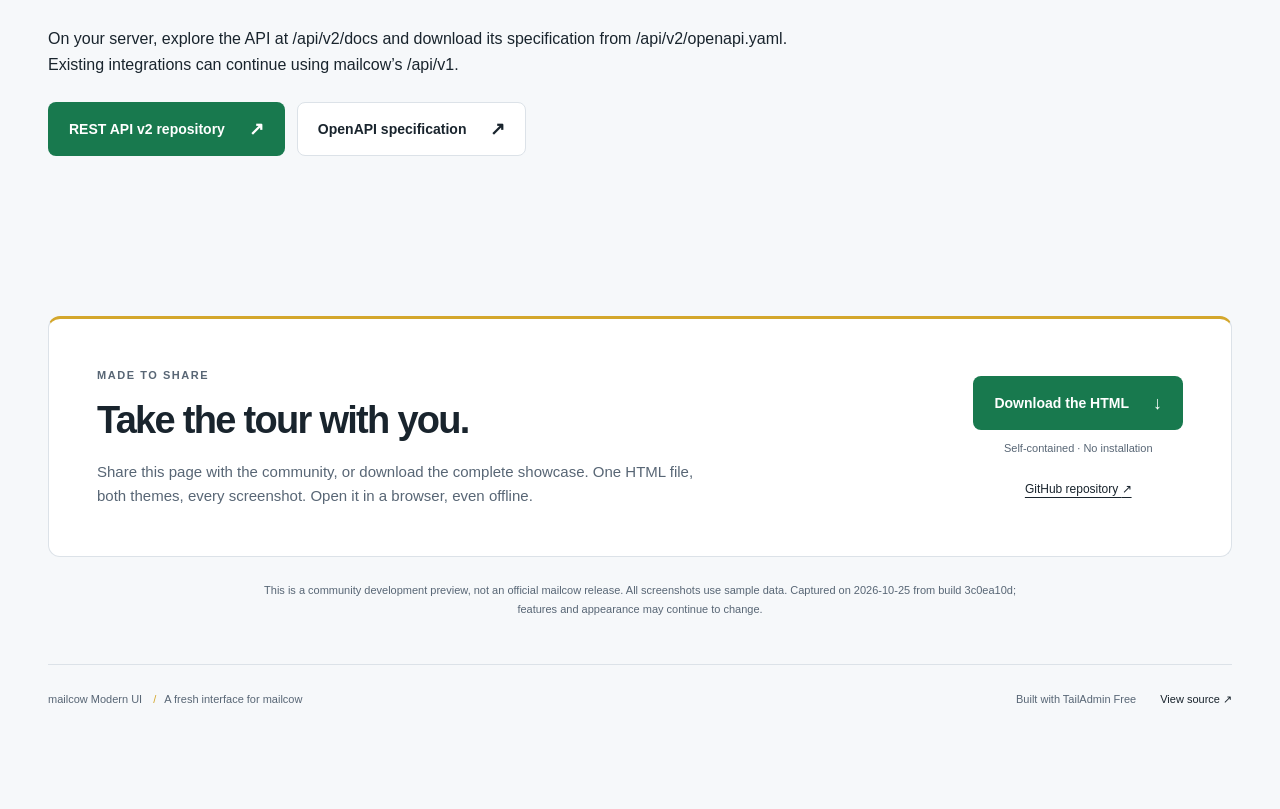
==== commit dacc1229: "Release Community Preview 5 with verified API and UI images" ====
--- a/docs/index.html
+++ b/docs/index.html
@@ -29,8 +29,8 @@
       <details class="install-menu">
         <summary>Install <svg viewBox="0 0 24 24" fill="none" stroke="currentColor" stroke-width="2" stroke-linecap="round" stroke-linejoin="round" aria-hidden="true"><path d="m6 9 6 6 6-6" /></svg></summary>
         <div class="install-options">
-          <a href="https://github.com/FELDSAM-INC/mailcow-modern-ui/blob/v0.1.0-preview.4/docs/installation.md"><strong>Manual installation</strong><span>Copy the commands, one step at a time.</span></a>
-          <a href="https://github.com/FELDSAM-INC/mailcow-modern-ui/blob/v0.1.0-preview.4/docs/ansible.md"><strong>Install with Ansible</strong><span>Configure your inventory and run the playbook.</span></a>
+          <a href="https://github.com/FELDSAM-INC/mailcow-modern-ui/blob/v0.1.0-preview.5/docs/installation.md"><strong>Manual installation</strong><span>Copy the commands, one step at a time.</span></a>
+          <a href="https://github.com/FELDSAM-INC/mailcow-modern-ui/blob/v0.1.0-preview.5/docs/ansible.md"><strong>Install with Ansible</strong><span>Configure your inventory and run the playbook.</span></a>
         </div>
       </details>
     </nav>
@@ -41,13 +41,13 @@
   </header>
   <main id="main">
     <section class="hero wrap" aria-labelledby="hero-title">
-      <div class="eyebrow"><span class="status-dot"></span>Community Preview 4 · v0.1.0-preview.4</div>
+      <div class="eyebrow"><span class="status-dot"></span>Community Preview 5 · v0.1.0-preview.5</div>
       <h1 id="hero-title">Your mail server.<br /><span>A clearer view.</span></h1>
       <p class="hero-description">Meet mailcow Modern UI. A refreshed interface for managing mail, with focused navigation, compact desktop tables, and room to breathe on mobile.</p>
       <div class="hero-actions"><a class="button primary" href="#desktop">Explore the interface <span aria-hidden="true">↓</span></a><a class="button secondary" href="mailcow-modern-ui-showcase.html" download="mailcow-modern-ui-showcase.html" data-download>Download this showcase <span aria-hidden="true">↗</span></a></div>
       <p class="hero-note">For mailcow <strong>2026-09a or newer</strong>, including <strong>2026-10</strong>. Older releases remain untested; compatibility depends on their database schema. <a class="text-link" href="https://github.com/FELDSAM-INC/mailcow-modern-ui/blob/main/docs/compatibility.md">Compatibility details</a></p>
       <p class="hero-note">Actual app screenshots · Sample data · Light &amp; dark themes · <a class="text-link" href="#customize">Customize your interface</a></p>
-      <p><a class="text-link" href="https://github.com/FELDSAM-INC/mailcow-modern-ui/releases/tag/v0.1.0-preview.4">Release notes</a> &nbsp; / &nbsp; <a class="text-link" href="https://github.com/FELDSAM-INC/mailcow-modern-ui/blob/v0.1.0-preview.4/docs/installation.md">Manual installation</a> &nbsp; / &nbsp; <a class="text-link" href="https://github.com/FELDSAM-INC/mailcow-modern-ui/blob/v0.1.0-preview.4/docs/ansible.md">Install with Ansible</a></p>
+      <p><a class="text-link" href="https://github.com/FELDSAM-INC/mailcow-modern-ui/releases/tag/v0.1.0-preview.5">Release notes</a> &nbsp; / &nbsp; <a class="text-link" href="https://github.com/FELDSAM-INC/mailcow-modern-ui/blob/v0.1.0-preview.5/docs/installation.md">Manual installation</a> &nbsp; / &nbsp; <a class="text-link" href="https://github.com/FELDSAM-INC/mailcow-modern-ui/blob/v0.1.0-preview.5/docs/ansible.md">Install with Ansible</a></p>
     </section>
     <section class="hero-preview wrap" aria-label="Mailbox management preview">
       <div class="preview-heading"><span><span class="section-number">01</span>Mailbox management</span><span class="enlarge-hint">Select a screenshot to explore</span></div>
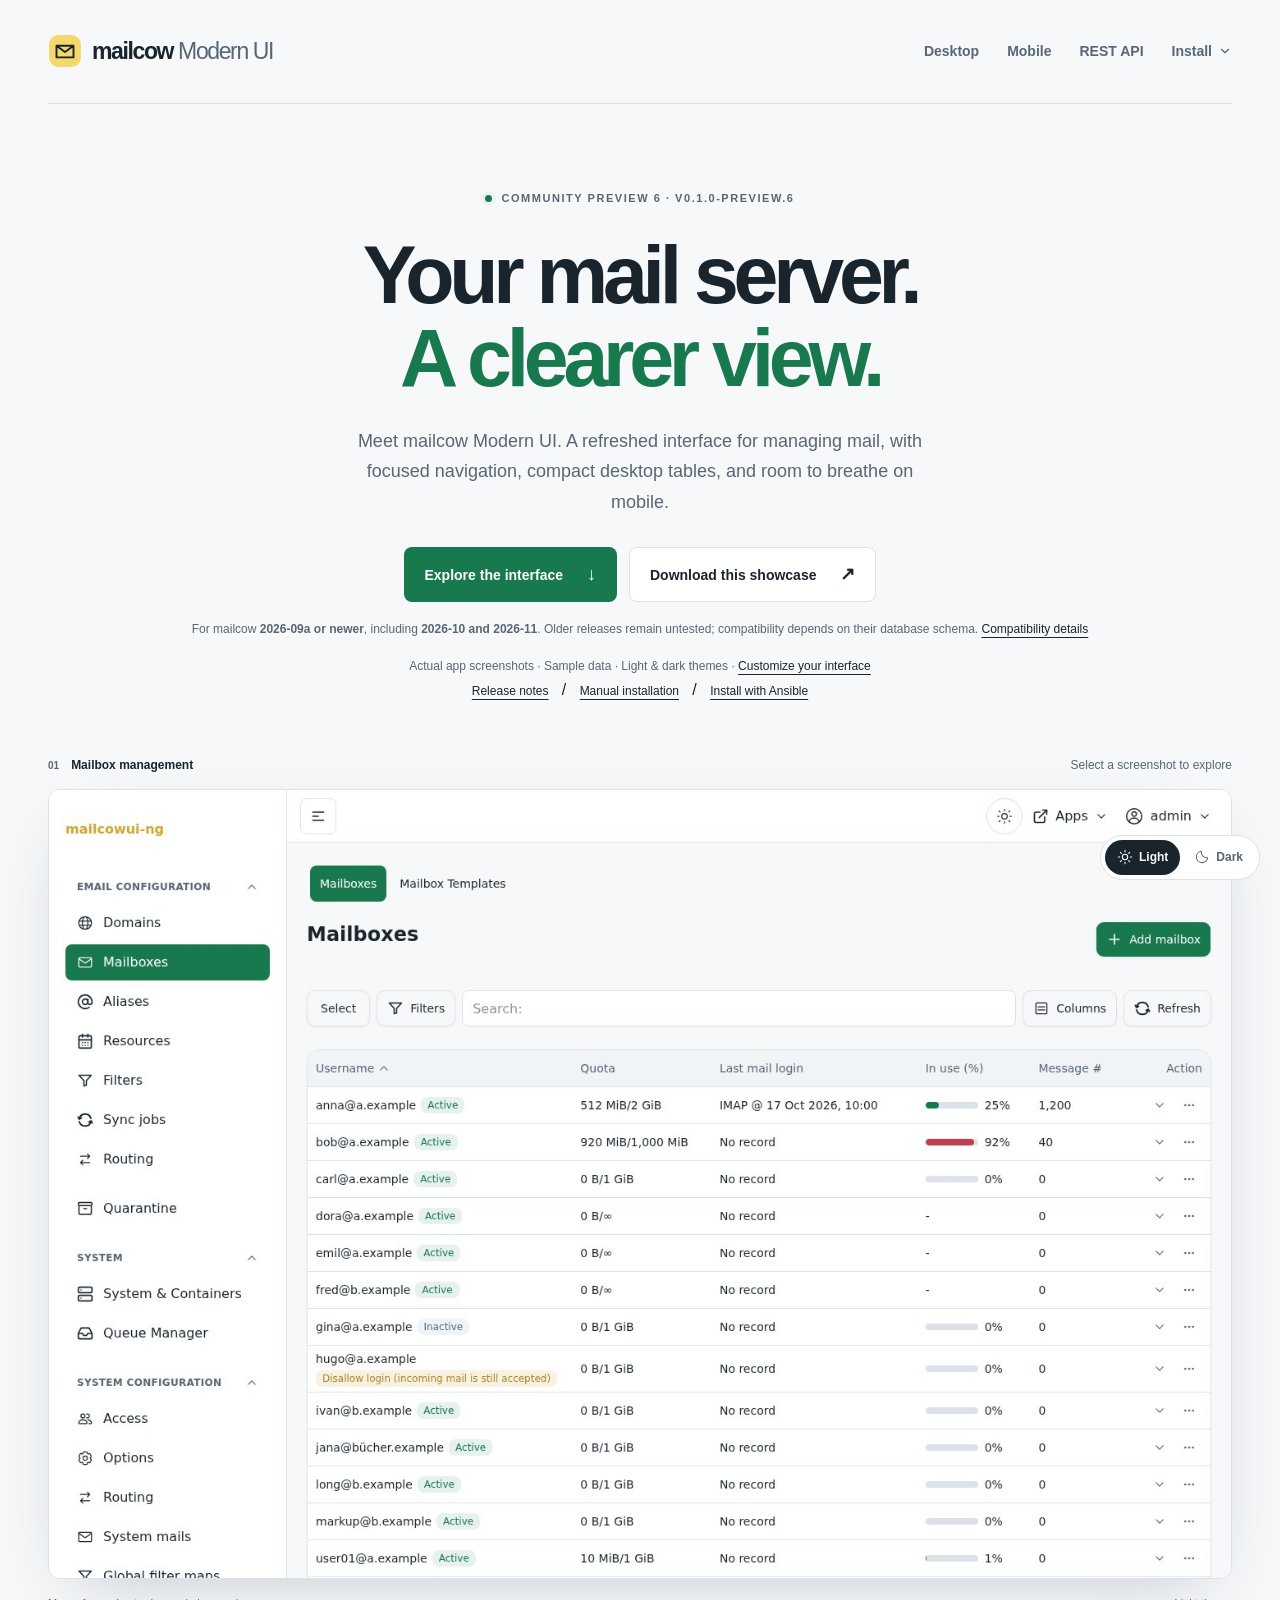
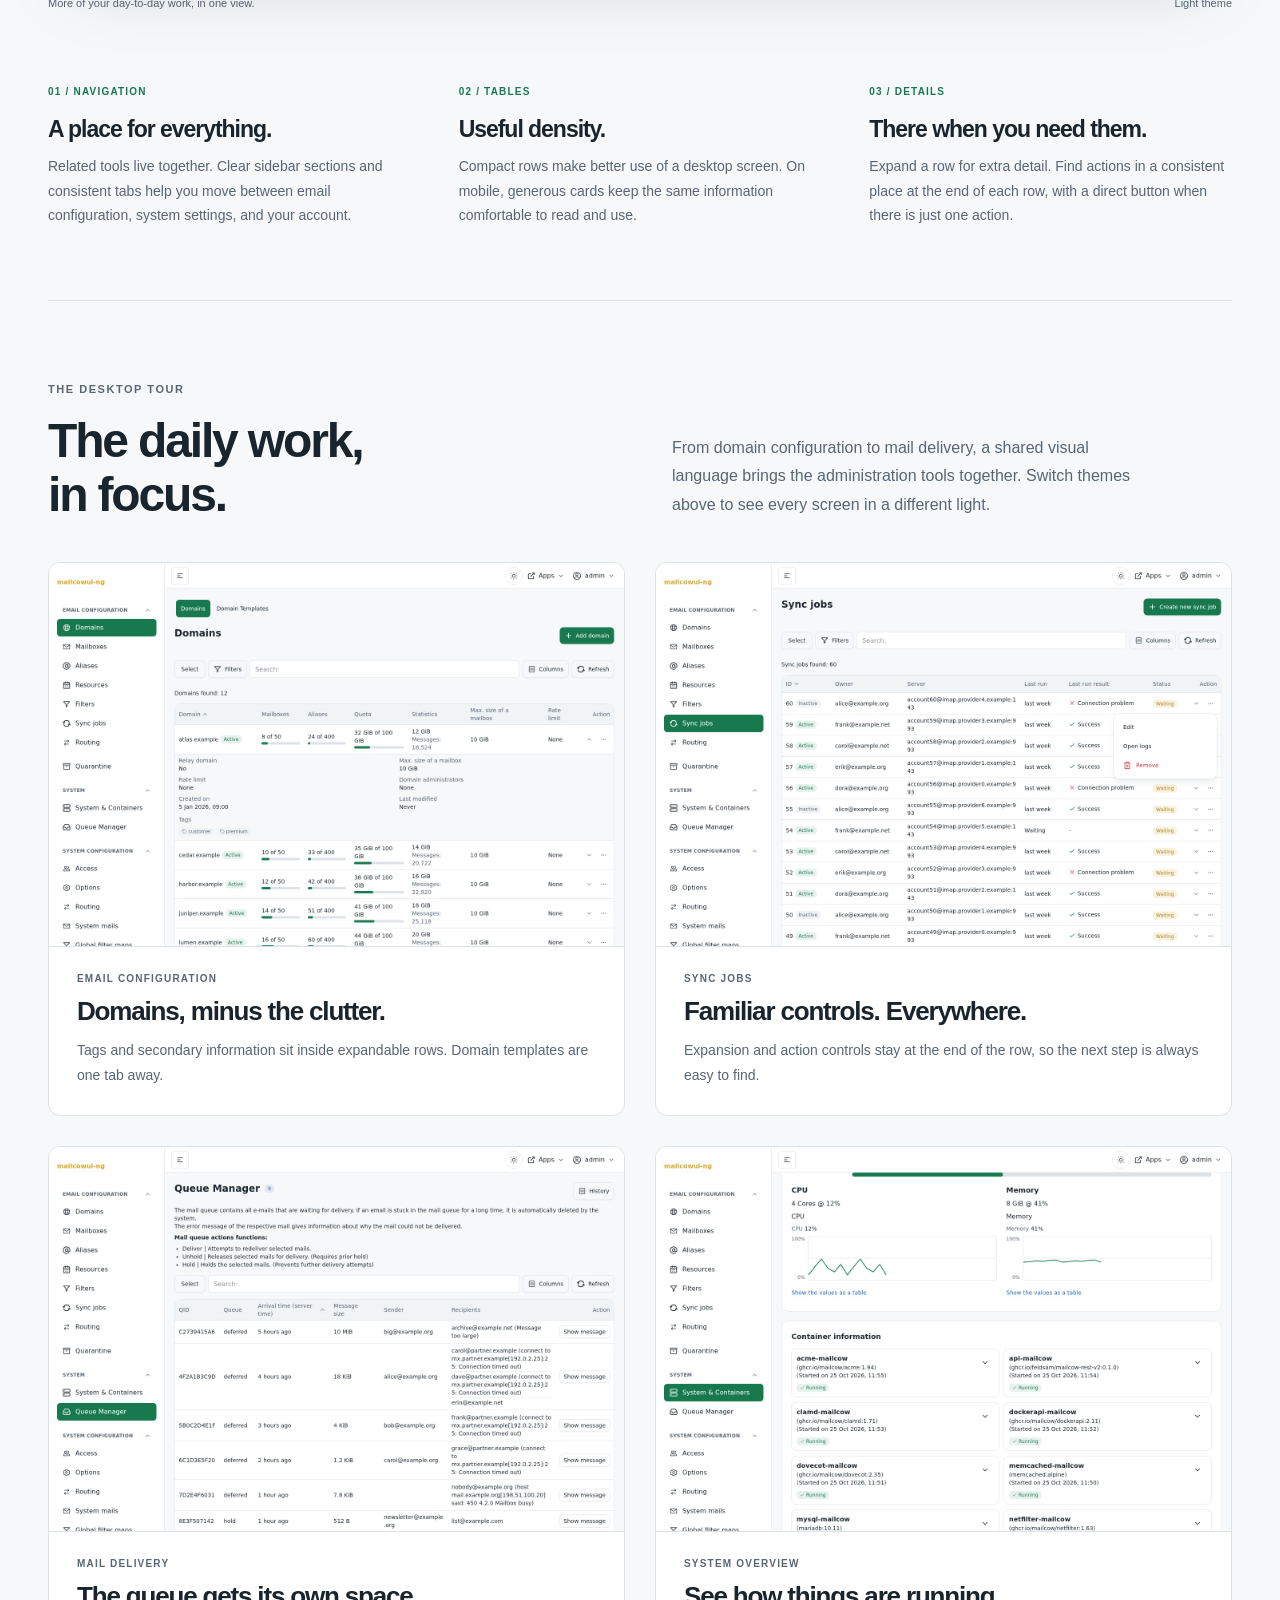
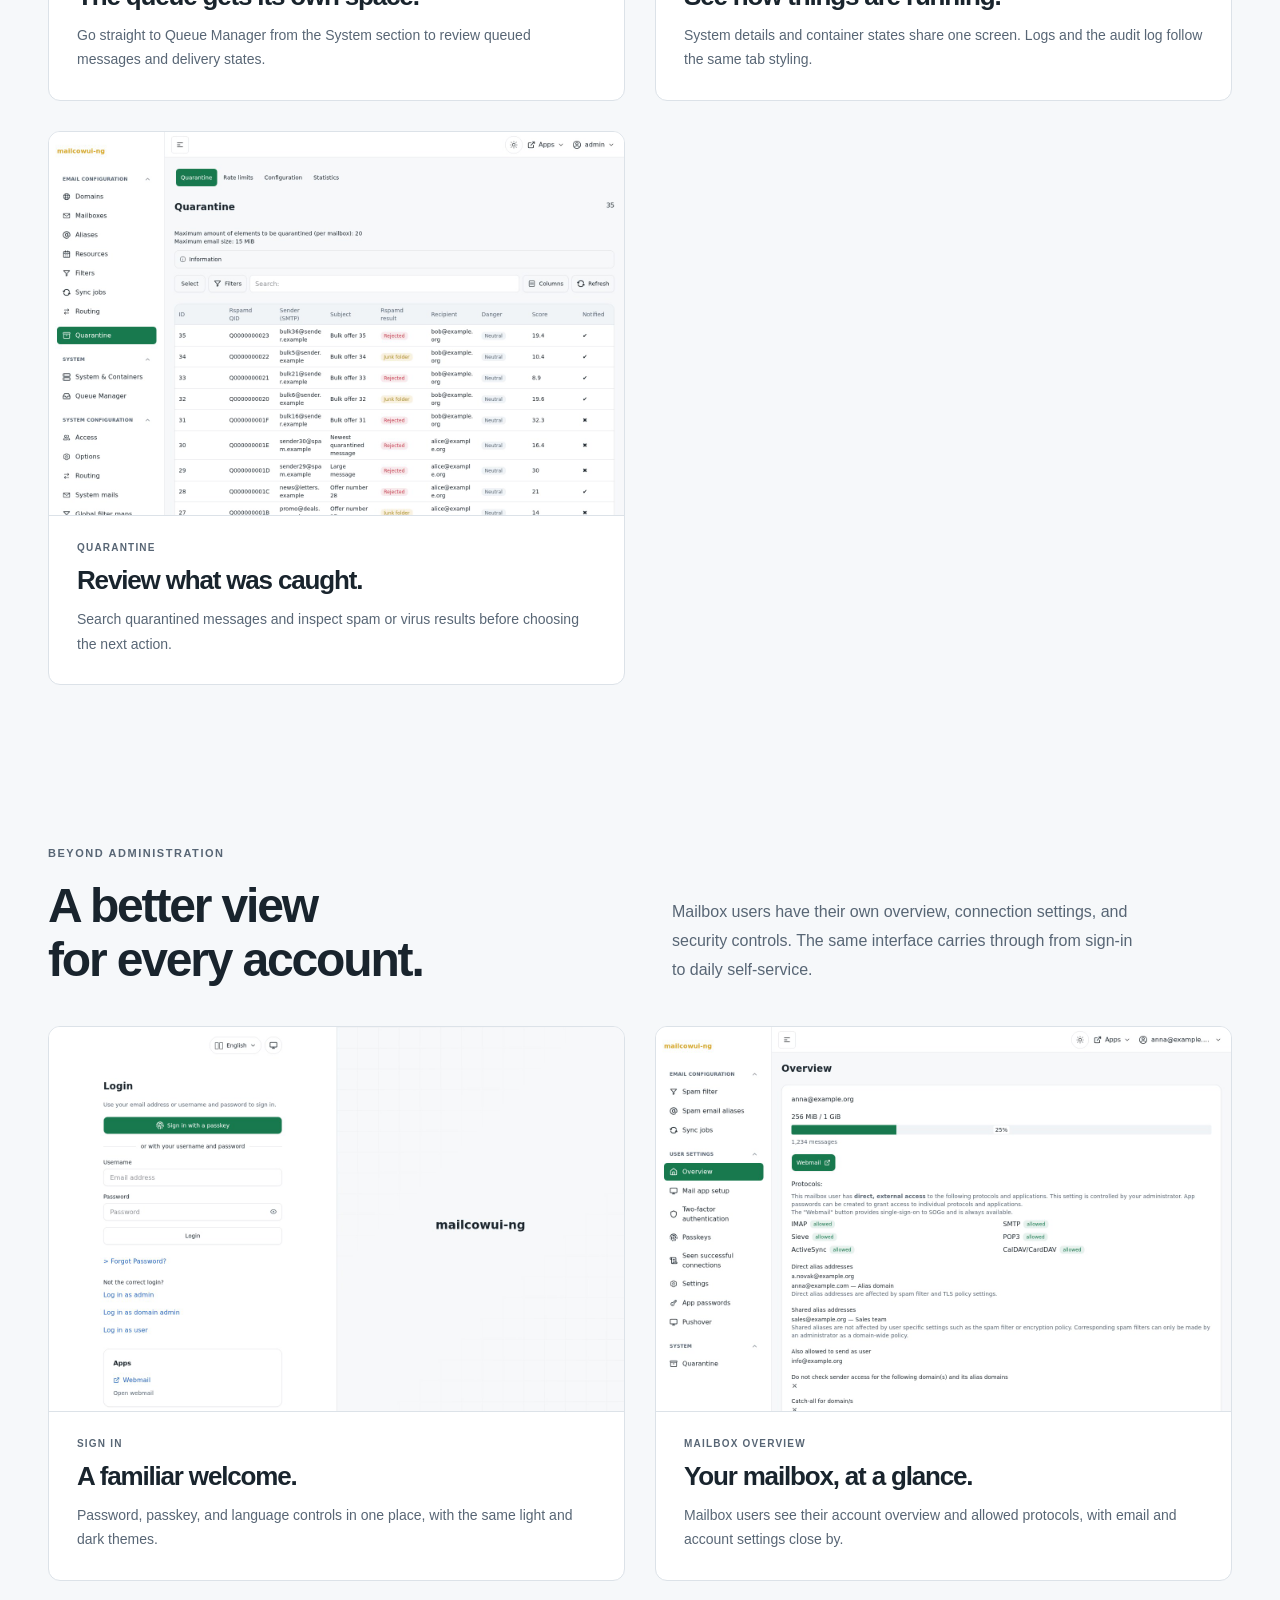
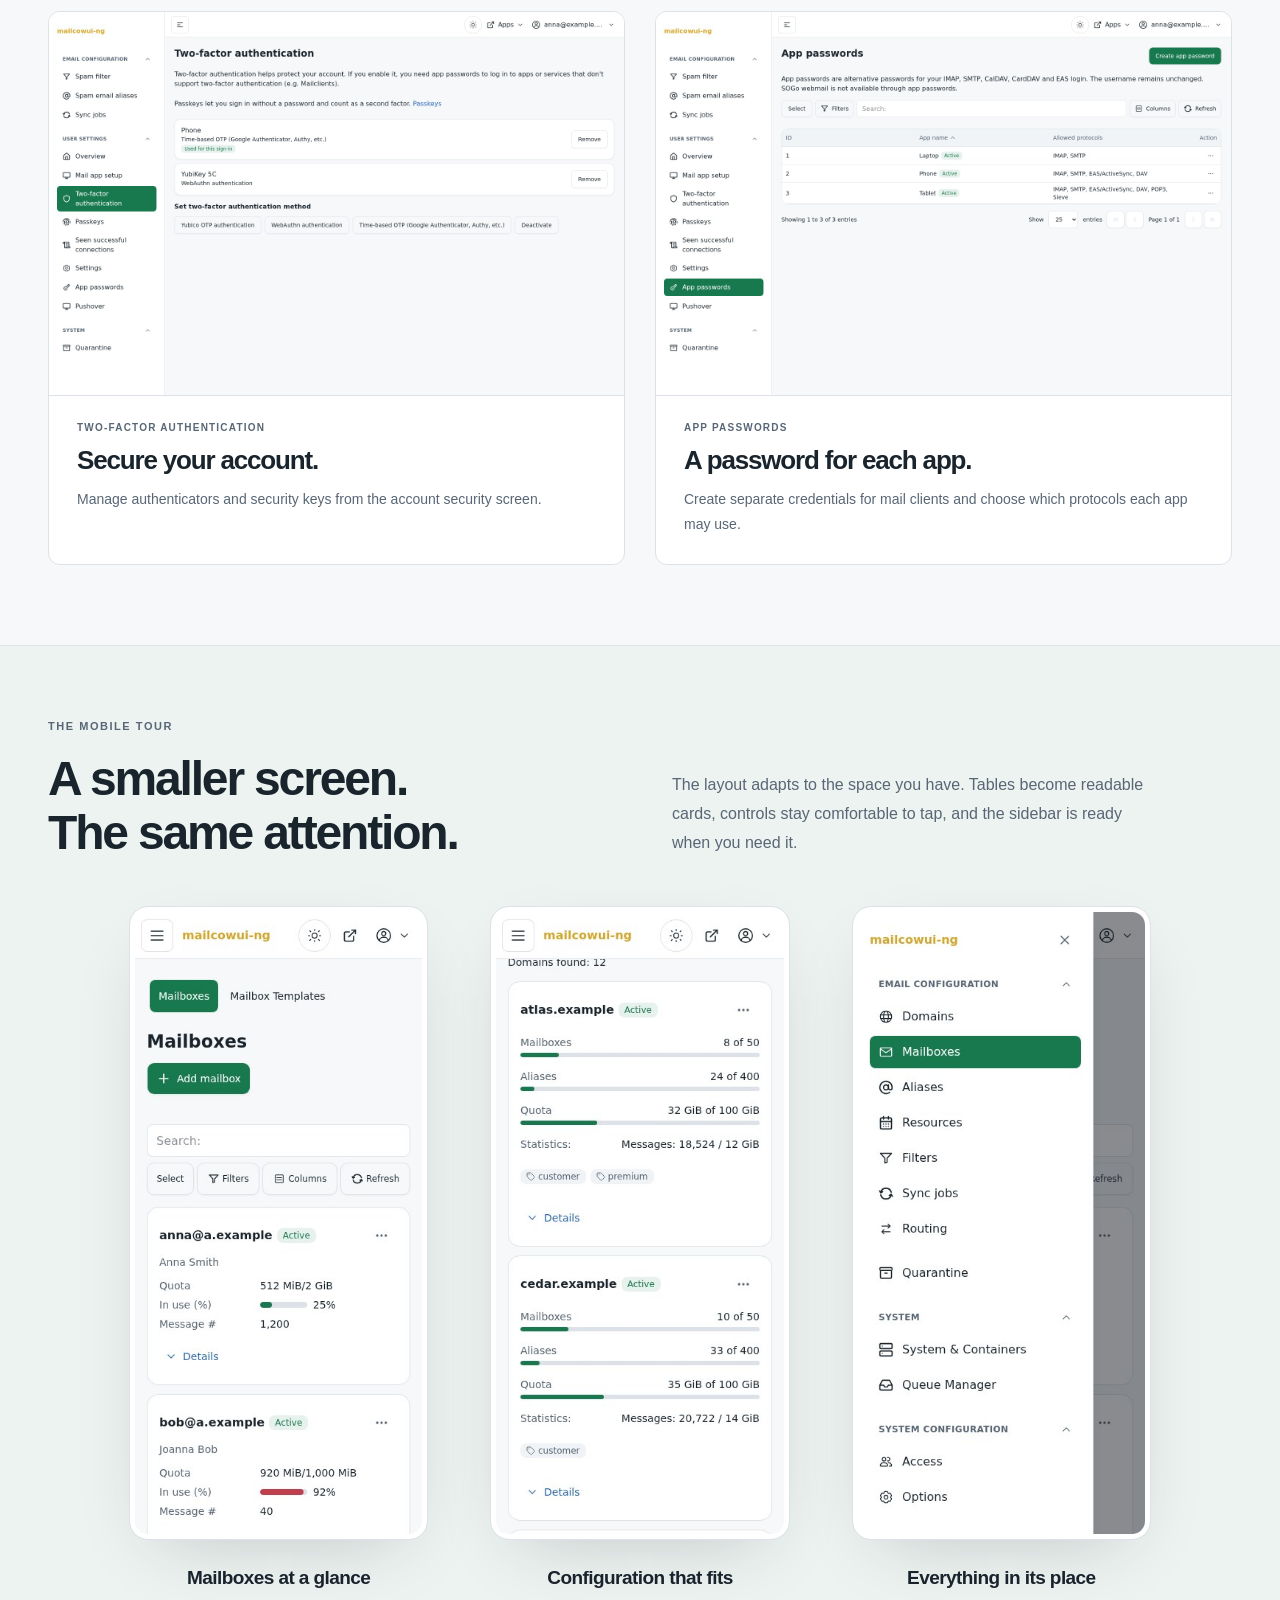
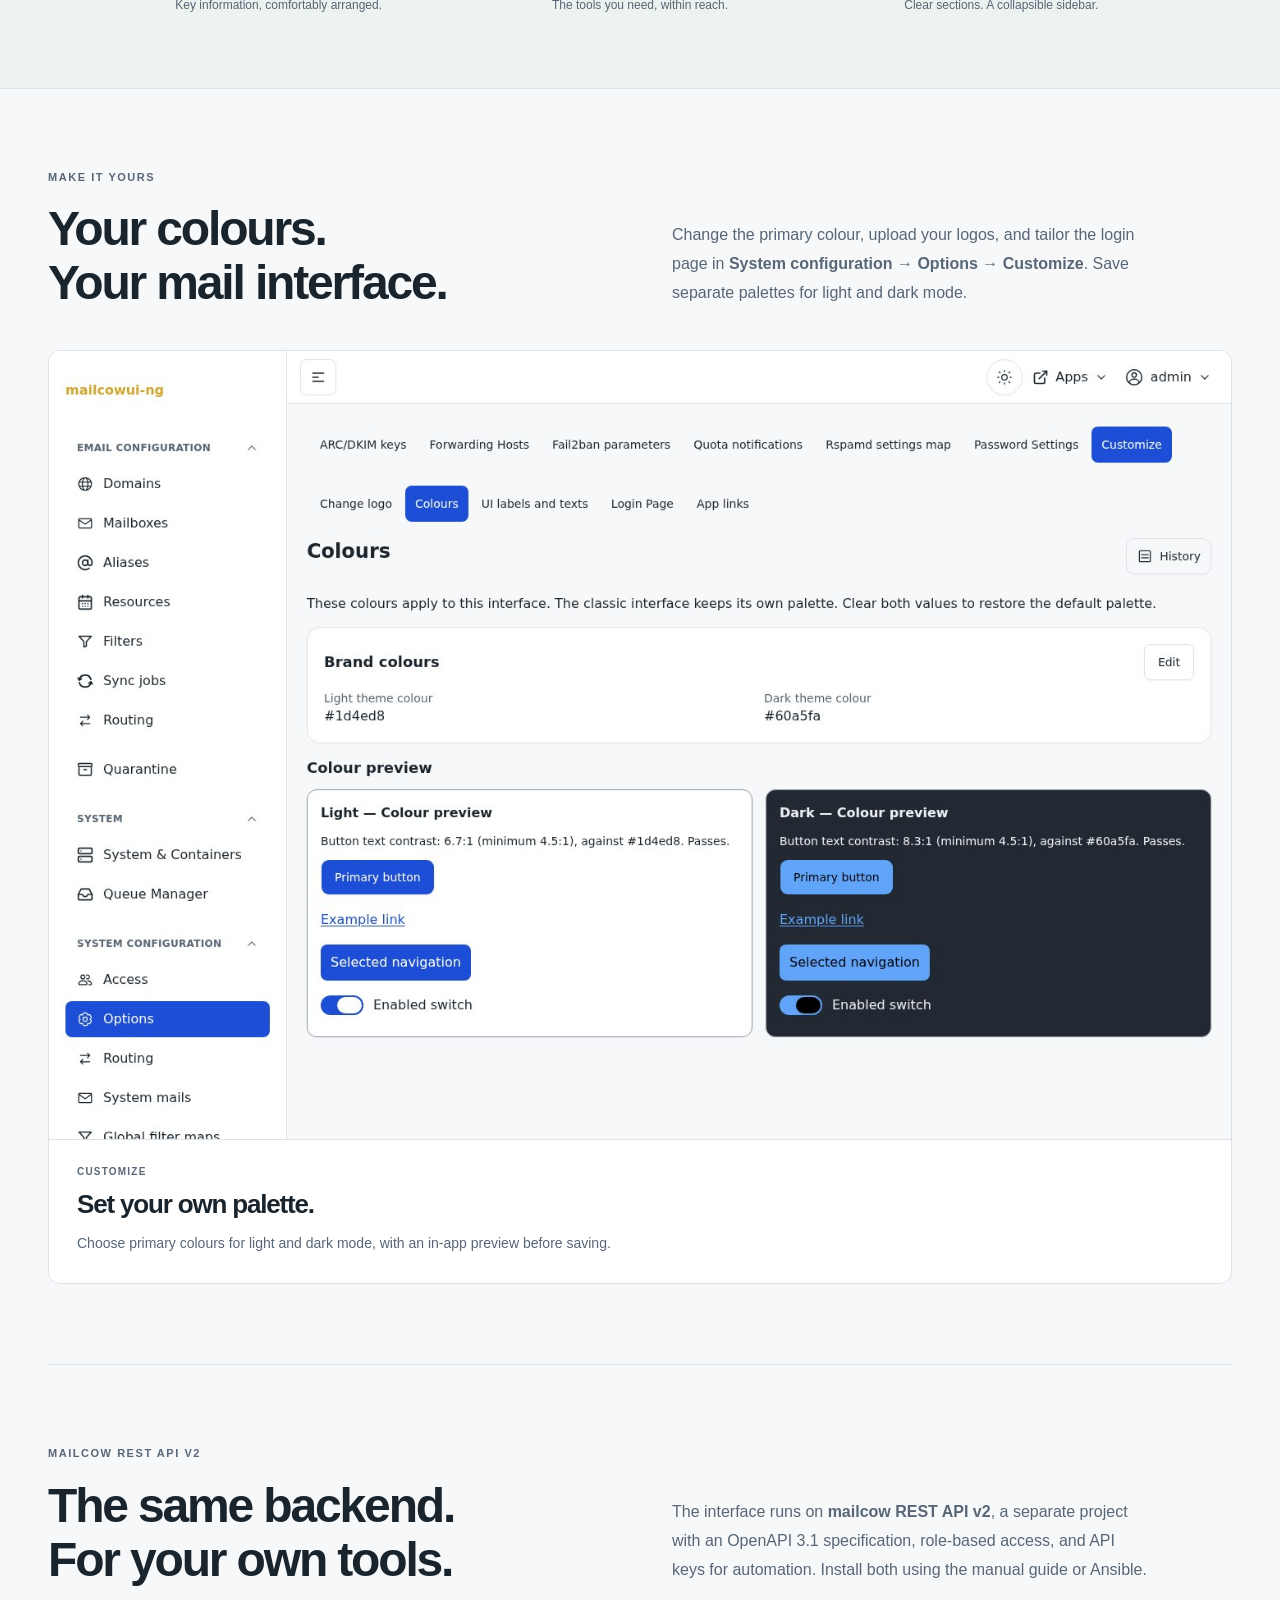
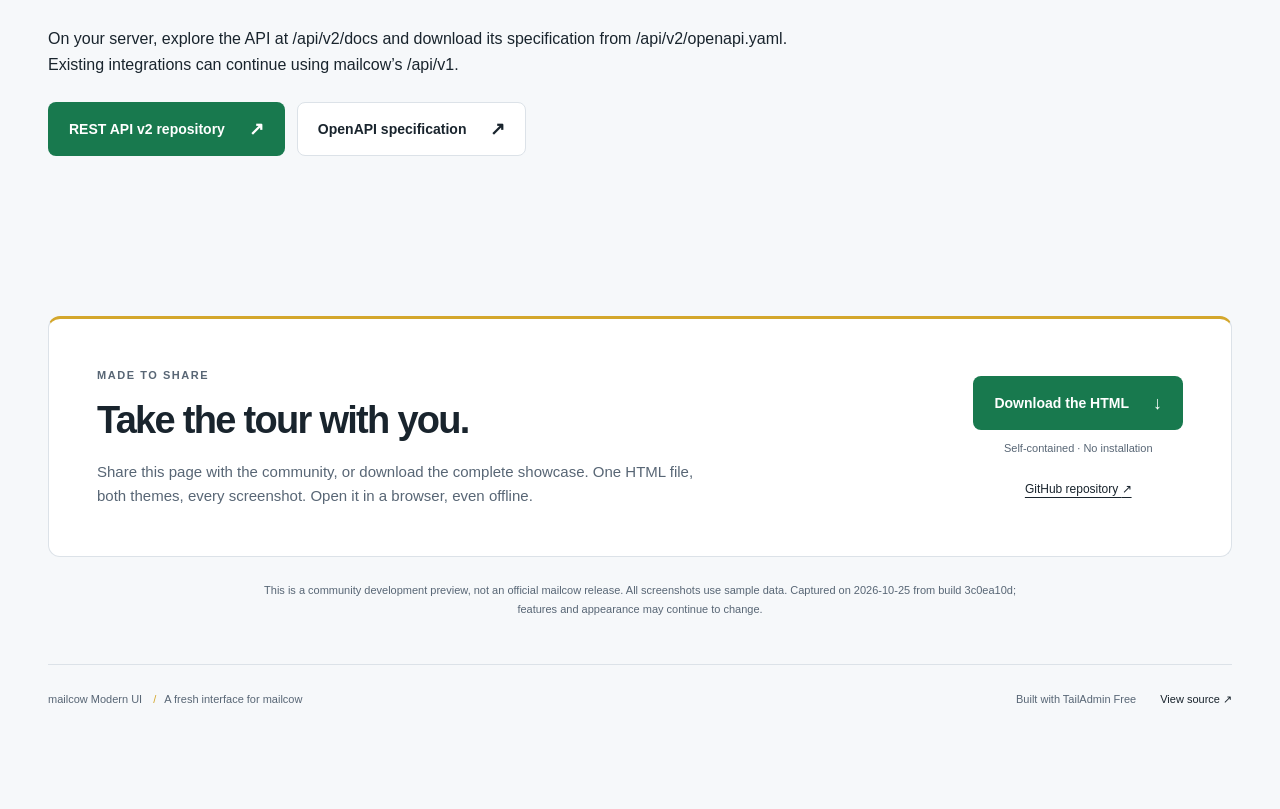
==== commit a3ae022d: "Prepare Community Preview 6 with mailcow 2026-11 support" ====
--- a/docs/index.html
+++ b/docs/index.html
@@ -29,8 +29,8 @@
       <details class="install-menu">
         <summary>Install <svg viewBox="0 0 24 24" fill="none" stroke="currentColor" stroke-width="2" stroke-linecap="round" stroke-linejoin="round" aria-hidden="true"><path d="m6 9 6 6 6-6" /></svg></summary>
         <div class="install-options">
-          <a href="https://github.com/FELDSAM-INC/mailcow-modern-ui/blob/v0.1.0-preview.5/docs/installation.md"><strong>Manual installation</strong><span>Copy the commands, one step at a time.</span></a>
-          <a href="https://github.com/FELDSAM-INC/mailcow-modern-ui/blob/v0.1.0-preview.5/docs/ansible.md"><strong>Install with Ansible</strong><span>Configure your inventory and run the playbook.</span></a>
+          <a href="https://github.com/FELDSAM-INC/mailcow-modern-ui/blob/v0.1.0-preview.6/docs/installation.md"><strong>Manual installation</strong><span>Copy the commands, one step at a time.</span></a>
+          <a href="https://github.com/FELDSAM-INC/mailcow-modern-ui/blob/v0.1.0-preview.6/docs/ansible.md"><strong>Install with Ansible</strong><span>Configure your inventory and run the playbook.</span></a>
         </div>
       </details>
     </nav>
@@ -41,13 +41,13 @@
   </header>
   <main id="main">
     <section class="hero wrap" aria-labelledby="hero-title">
-      <div class="eyebrow"><span class="status-dot"></span>Community Preview 5 · v0.1.0-preview.5</div>
+      <div class="eyebrow"><span class="status-dot"></span>Community Preview 6 · v0.1.0-preview.6</div>
       <h1 id="hero-title">Your mail server.<br /><span>A clearer view.</span></h1>
       <p class="hero-description">Meet mailcow Modern UI. A refreshed interface for managing mail, with focused navigation, compact desktop tables, and room to breathe on mobile.</p>
       <div class="hero-actions"><a class="button primary" href="#desktop">Explore the interface <span aria-hidden="true">↓</span></a><a class="button secondary" href="mailcow-modern-ui-showcase.html" download="mailcow-modern-ui-showcase.html" data-download>Download this showcase <span aria-hidden="true">↗</span></a></div>
-      <p class="hero-note">For mailcow <strong>2026-09a or newer</strong>, including <strong>2026-10</strong>. Older releases remain untested; compatibility depends on their database schema. <a class="text-link" href="https://github.com/FELDSAM-INC/mailcow-modern-ui/blob/main/docs/compatibility.md">Compatibility details</a></p>
+      <p class="hero-note">For mailcow <strong>2026-09a or newer</strong>, including <strong>2026-10 and 2026-11</strong>. Older releases remain untested; compatibility depends on their database schema. <a class="text-link" href="https://github.com/FELDSAM-INC/mailcow-modern-ui/blob/main/docs/compatibility.md">Compatibility details</a></p>
       <p class="hero-note">Actual app screenshots · Sample data · Light &amp; dark themes · <a class="text-link" href="#customize">Customize your interface</a></p>
-      <p><a class="text-link" href="https://github.com/FELDSAM-INC/mailcow-modern-ui/releases/tag/v0.1.0-preview.5">Release notes</a> &nbsp; / &nbsp; <a class="text-link" href="https://github.com/FELDSAM-INC/mailcow-modern-ui/blob/v0.1.0-preview.5/docs/installation.md">Manual installation</a> &nbsp; / &nbsp; <a class="text-link" href="https://github.com/FELDSAM-INC/mailcow-modern-ui/blob/v0.1.0-preview.5/docs/ansible.md">Install with Ansible</a></p>
+      <p><a class="text-link" href="https://github.com/FELDSAM-INC/mailcow-modern-ui/releases/tag/v0.1.0-preview.6">Release notes</a> &nbsp; / &nbsp; <a class="text-link" href="https://github.com/FELDSAM-INC/mailcow-modern-ui/blob/v0.1.0-preview.6/docs/installation.md">Manual installation</a> &nbsp; / &nbsp; <a class="text-link" href="https://github.com/FELDSAM-INC/mailcow-modern-ui/blob/v0.1.0-preview.6/docs/ansible.md">Install with Ansible</a></p>
     </section>
     <section class="hero-preview wrap" aria-label="Mailbox management preview">
       <div class="preview-heading"><span><span class="section-number">01</span>Mailbox management</span><span class="enlarge-hint">Select a screenshot to explore</span></div>
